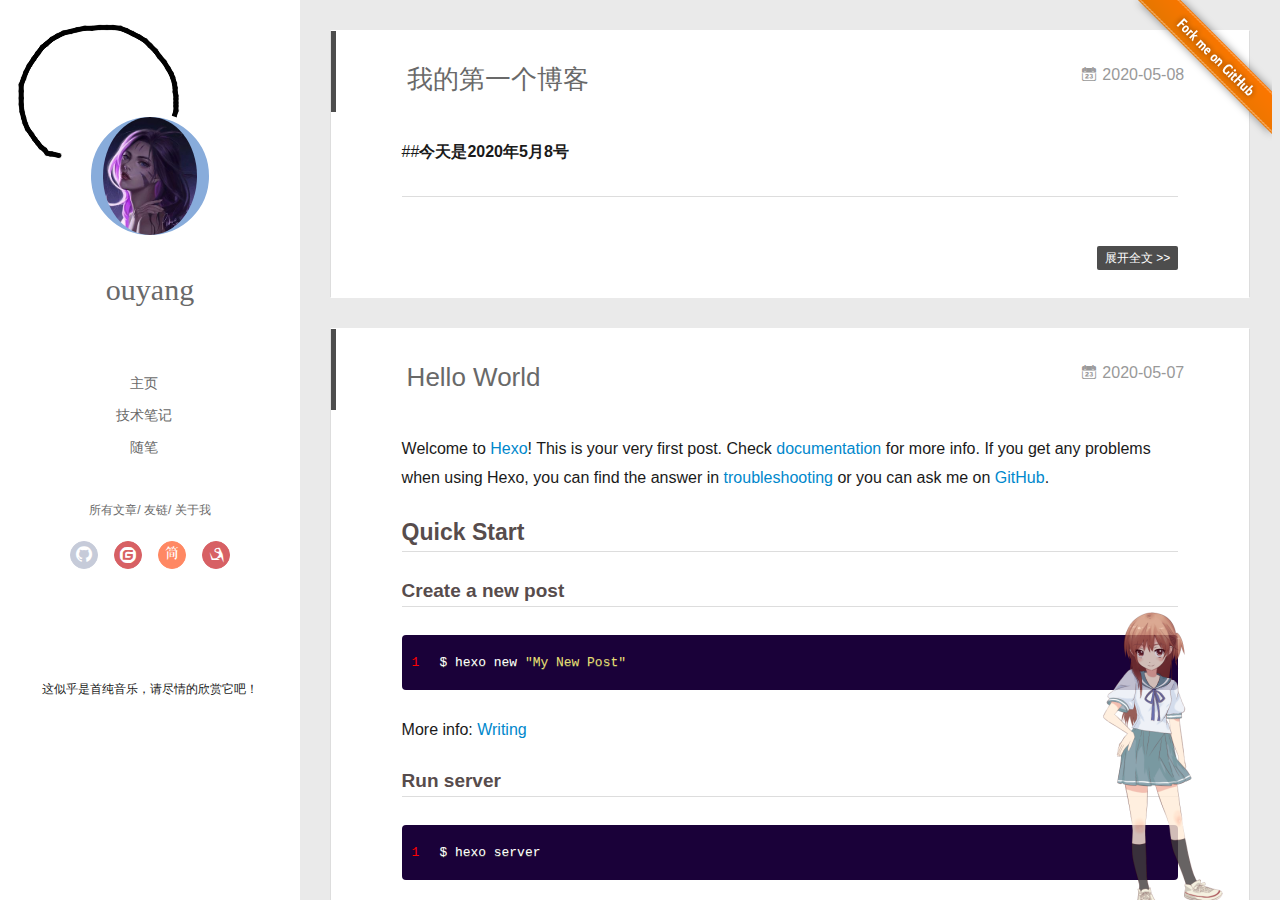
==== index.html @ 6e68d368 "Site updated: 2020-05-08 09:09:51" ====
<!DOCTYPE html>
<html>
<head>
  <meta charset="utf-8">
  
  <meta name="renderer" content="webkit">
  <meta http-equiv="X-UA-Compatible" content="IE=edge" >
  <link rel="dns-prefetch" href="http://yoursite.com">
  <title>OuYang0-0</title>
  <meta name="generator" content="hexo-theme-yilia-plus">
  <meta name="viewport" content="width=device-width, initial-scale=1, maximum-scale=1">
  
    
    <!-- <meta name="keywords" content="">
    <meta name="description" content=""> -->
  
  <meta property="og:type" content="website">
<meta property="og:title" content="OuYang0-0">
<meta property="og:url" content="http://yoursite.com/index.html">
<meta property="og:site_name" content="OuYang0-0">
<meta property="og:locale" content="en_US">
<meta property="article:author" content="ouyang">
<meta name="twitter:card" content="summary">
  
    <link rel="alternative" href="/atom.xml" title="OuYang0-0" type="application/atom+xml">
  
  
    <link rel="icon" href="/favicon.ico">
  
  
    <link rel="apple-touch-icon" href="/apple-touch-icon-180x180.png">
  
  <link rel="stylesheet" type="text/css" href="/./main.a5fda8.css">
  <style type="text/css">
    
    #container.show {
      background: linear-gradient(200deg,#a0cfe4,#e8c37e);
    }
  </style>
  

  

  
    
 	  <script src="/lib/clickLove.js"></script>
  
  


  

</head>

<body>
  <div id="container" q-class="show:isCtnShow">
    <canvas id="anm-canvas" class="anm-canvas"></canvas>
    <div class="left-col" q-class="show:isShow">
      


<div class="overlay" style="background: #4d4d4d;background: url('/img/biubiubiu.gif') no-repeat ;"></div>
<div class="intrude-less">
	<header id="header" class="inner">
		<a href="/" class="profilepic">
			<img src="/img/head.jpg" class="js-avatar">
		</a>
		<hgroup>
			<h1 class="header-author"><a href="/">ouyang</a></h1>
		</hgroup>
		

		<nav class="header-menu">
			<ul>
			
				<li><a href="/" target="_blank">主页</a></li>
			
				<li><a href="https://www.baidu.com" target="_blank">技术笔记</a></li>
			
				<li><a href="/tags/%E9%9A%8F%E7%AC%94/" target="_blank">随笔</a></li>
			
			</ul>
		</nav>
		<nav class="header-smart-menu">
			
				
					<a q-on="click: openSlider(e, 'innerArchive')" href="javascript:void(0)">所有文章</a>
				
			
				
					<a q-on="click: openSlider(e, 'friends')" href="javascript:void(0)">友链</a>
				
			
				
					<a q-on="click: openSlider(e, 'aboutme')" href="javascript:void(0)">关于我</a>
				
			
		</nav>
		<nav class="header-nav">
			<div class="social">
				
					<a class="github" href="#" title="GitHub" target="_blank"><i class="icon-github"></i></a>
				
					<a class="gitee" href="#" title="gitee" target="_blank"><i class="icon-gitee"></i></a>
				
					<a class="jianshu" href="#" title="jianshu" target="_blank"><i class="icon-jianshu"></i></a>
				
					<a class="cnblog" href="#" title="cnblog" target="_blank"><i class="icon-cnblog"></i></a>
				
			</div>
		
			
			
			
			
			<div>
				<iframe frameborder="no" border="0" marginwidth="0" marginheight="0" width="240" height="86" src="//music.163.com/outchain/player?type=2&id=1334445174&auto=1&height=66"></iframe>
			</div>
			
				
				<p style="font-size: 12px;">这似乎是首纯音乐，请尽情的欣赏它吧！<p>
			
		
		</nav>
	</header>		
</div>

    </div>
    <div class="mid-col" q-class="show:isShow,hide:isShow|isFalse">
      
      
      <a class="forkMe" style="position:absolute;z-index:999;top:0;right:0.5em;" 
        href="https://github.com/JoeyBling/hexo-theme-yilia-plus" target="_blank">
        <img src="/img/forkme.png"
          class="attachment-full size-full" alt="Fork me on GitHub" data-recalc-dims="1"></a>
      
      
<nav id="mobile-nav">
  	<div class="overlay js-overlay" style="background: #4d4d4d"></div>
	<div class="btnctn js-mobile-btnctn">
  		<div class="slider-trigger list" q-on="click: openSlider(e)"><i class="icon icon-sort"></i></div>
	</div>
	<div class="intrude-less">
		<header id="header" class="inner">
			<div class="profilepic">
				<a href="/">
					<img src="/img/head.jpg" class="js-avatar">
				</a>
			</div>
			<hgroup>
			  <h1 class="header-author js-header-author">ouyang</h1>
			</hgroup>
			
			
			
				
			
				
			
				
			
			
			
			<nav class="header-nav">
				<div class="social">
					
						<a class="github" target="_blank" href="#" title="GitHub"><i class="icon-github"></i></a>
			        
						<a class="gitee" target="_blank" href="#" title="gitee"><i class="icon-gitee"></i></a>
			        
						<a class="jianshu" target="_blank" href="#" title="jianshu"><i class="icon-jianshu"></i></a>
			        
						<a class="cnblog" target="_blank" href="#" title="cnblog"><i class="icon-cnblog"></i></a>
			        
				</div>
			</nav>

			<nav class="header-menu js-header-menu">
				<ul style="width: 70%">
				
				
					<li style="width: 33.333333333333336%"><a href="/">主页</a></li>
		        
					<li style="width: 33.333333333333336%"><a href="https://www.baidu.com" target="_blank" rel="noopener">技术笔记</a></li>
		        
					<li style="width: 33.333333333333336%"><a href="/tags/%E9%9A%8F%E7%AC%94/">随笔</a></li>
		        
				</ul>
			</nav>
		</header>				
	</div>
	<div class="mobile-mask" style="display:none" q-show="isShow"></div>
</nav>

      <div id="wrapper" class="body-wrap">
        <div class="menu-l">
          <div class="canvas-wrap">
            <canvas data-colors="#eaeaea" data-sectionHeight="100" data-contentId="js-content" id="myCanvas1"
              class="anm-canvas"></canvas>
          </div>
          <div id="js-content" class="content-ll">
            

  
    <article id="post-我的第一个博客" class="article article-type-post  article-index" itemscope itemprop="blogPost">
  <div class="article-inner">
    
      <header class="article-header">
  
  
    <h1 itemprop="name">
	
	  <a class="article-title" href="/2020/05/08/%E6%88%91%E7%9A%84%E7%AC%AC%E4%B8%80%E4%B8%AA%E5%8D%9A%E5%AE%A2/" target="_blank">我的第一个博客</a>
  
    </h1>
  


  
  
<a href="/2020/05/08/%E6%88%91%E7%9A%84%E7%AC%AC%E4%B8%80%E4%B8%AA%E5%8D%9A%E5%AE%A2/" class="archive-article-date">
        <time datetime="2020-05-08T00:57:03.000Z" itemprop="datePublished"><i class="icon-calendar icon"></i>2020-05-08</time>
</a>

  
  
    

  
  </header>
  
  <div class="article-entry" itemprop="articleBody">
    
    <p>  ##<strong>今天是2020年5月8号</strong></p>
<p><u></u></p>

    

    

    

  </div>
  <div class="article-info article-info-index">
    
    
    

    
    <p class="article-more-link">
      <a class="article-more-a" href="/2020/05/08/%E6%88%91%E7%9A%84%E7%AC%AC%E4%B8%80%E4%B8%AA%E5%8D%9A%E5%AE%A2/">展开全文 >></a>
    </p>
    

    
    <div class="clearfix"></div>
  </div>
  </div>
</article>

<aside class="wrap-side-operation">
    <div class="mod-side-operation">
        
        <div class="jump-container" id="js-jump-container" style="display:none;">
            <a href="javascript:void(0)" class="mod-side-operation__jump-to-top">
                <i class="icon-font icon-back"></i>
            </a>
            <div id="js-jump-plan-container" class="jump-plan-container" style="top: -11px;">
                <i class="icon-font icon-plane jump-plane"></i>
            </div>
        </div>
        
        
    </div>
</aside>




  
    <article id="post-hello-world" class="article article-type-post  article-index" itemscope itemprop="blogPost">
  <div class="article-inner">
    
      <header class="article-header">
  
  
    <h1 itemprop="name">
	
	  <a class="article-title" href="/2020/05/07/hello-world/" target="_blank">Hello World</a>
  
    </h1>
  


  
  
<a href="/2020/05/07/hello-world/" class="archive-article-date">
        <time datetime="2020-05-07T12:29:23.844Z" itemprop="datePublished"><i class="icon-calendar icon"></i>2020-05-07</time>
</a>

  
  
    

  
  </header>
  
  <div class="article-entry" itemprop="articleBody">
    
    <p>Welcome to <a href="https://hexo.io/" target="_blank" rel="noopener">Hexo</a>! This is your very first post. Check <a href="https://hexo.io/docs/" target="_blank" rel="noopener">documentation</a> for more info. If you get any problems when using Hexo, you can find the answer in <a href="https://hexo.io/docs/troubleshooting.html" target="_blank" rel="noopener">troubleshooting</a> or you can ask me on <a href="https://github.com/hexojs/hexo/issues" target="_blank" rel="noopener">GitHub</a>.</p>
<h2 id="Quick-Start"><a href="#Quick-Start" class="headerlink" title="Quick Start"></a>Quick Start</h2><h3 id="Create-a-new-post"><a href="#Create-a-new-post" class="headerlink" title="Create a new post"></a>Create a new post</h3><figure class="highlight bash"><table><tr><td class="gutter"><pre><span class="line">1</span><br></pre></td><td class="code"><pre><span class="line">$ hexo new <span class="string">"My New Post"</span></span><br></pre></td></tr></table></figure>

<p>More info: <a href="https://hexo.io/docs/writing.html" target="_blank" rel="noopener">Writing</a></p>
<h3 id="Run-server"><a href="#Run-server" class="headerlink" title="Run server"></a>Run server</h3><figure class="highlight bash"><table><tr><td class="gutter"><pre><span class="line">1</span><br></pre></td><td class="code"><pre><span class="line">$ hexo server</span><br></pre></td></tr></table></figure>

<p>More info: <a href="https://hexo.io/docs/server.html" target="_blank" rel="noopener">Server</a></p>
<h3 id="Generate-static-files"><a href="#Generate-static-files" class="headerlink" title="Generate static files"></a>Generate static files</h3><figure class="highlight bash"><table><tr><td class="gutter"><pre><span class="line">1</span><br></pre></td><td class="code"><pre><span class="line">$ hexo generate</span><br></pre></td></tr></table></figure>

<p>More info: <a href="https://hexo.io/docs/generating.html" target="_blank" rel="noopener">Generating</a></p>
<h3 id="Deploy-to-remote-sites"><a href="#Deploy-to-remote-sites" class="headerlink" title="Deploy to remote sites"></a>Deploy to remote sites</h3><figure class="highlight bash"><table><tr><td class="gutter"><pre><span class="line">1</span><br></pre></td><td class="code"><pre><span class="line">$ hexo deploy</span><br></pre></td></tr></table></figure>

<p>More info: <a href="https://hexo.io/docs/one-command-deployment.html" target="_blank" rel="noopener">Deployment</a></p>

    

    

    

  </div>
  <div class="article-info article-info-index">
    
    
    

    
    <p class="article-more-link">
      <a class="article-more-a" href="/2020/05/07/hello-world/">展开全文 >></a>
    </p>
    

    
    <div class="clearfix"></div>
  </div>
  </div>
</article>

<aside class="wrap-side-operation">
    <div class="mod-side-operation">
        
        <div class="jump-container" id="js-jump-container" style="display:none;">
            <a href="javascript:void(0)" class="mod-side-operation__jump-to-top">
                <i class="icon-font icon-back"></i>
            </a>
            <div id="js-jump-plan-container" class="jump-plan-container" style="top: -11px;">
                <i class="icon-font icon-plane jump-plane"></i>
            </div>
        </div>
        
        
    </div>
</aside>




  
  


          </div>
        </div>
      </div>
      <footer id="footer">
  <div class="outer">
    <div id="footer-info">
    	<div class="footer-left">
    		&copy; 2018-2020 <a href="http://yoursite.com/" target="_blank">ouyang</a>
    	</div>
      	<div class="footer-right">
			
			
      		GitHub:<a href="https://github.com/JoeyBling/hexo-theme-yilia-plus" target="_blank">hexo-theme-yilia-plus</a> by Litten
      	</div>
    </div>
  </div>
  
  
	<script src="/lib/busuanzi.pure.js"></script>
	
  
  
	
	<span id="busuanzi_container_site_pv" style="display:none">
		本站总访问量<span id="busuanzi_value_site_pv"></span>次	
	        <span class="post-meta-divider" >|</span>
	</span>
  	<span id="busuanzi_container_site_uv" style='display:none'>
  		本站访客数<span id="busuanzi_value_site_uv"></span>人
  	</span>
  
</footer>

    </div>
    <script>
	var yiliaConfig = {
		mathjax: false,
		isHome: true,
		isPost: false,
		isArchive: false,
		isTag: false,
		isCategory: false,
		open_in_new: true,
		toc_hide_index: true,
		root: "/",
		innerArchive: true,
		showTags: true
	}
</script>

<script>!function(r){function e(t){if(i[t])return i[t].exports;var n=i[t]={exports:{},id:t,loaded:!1};return r[t].call(n.exports,n,n.exports,e),n.loaded=!0,n.exports}var i={};e.m=r,e.c=i,e.p="./",e(0)}([function(t,n,r){r(208),t.exports=r(205)},function(t,n,r){var d=r(3),y=r(46),g=r(26),b=r(27),x=r(47),m="prototype",S=function(t,n,r){var e,i,o,u,c=t&S.F,f=t&S.G,a=t&S.S,s=t&S.P,l=t&S.B,h=f?d:a?d[n]||(d[n]={}):(d[n]||{})[m],v=f?y:y[n]||(y[n]={}),p=v[m]||(v[m]={});for(e in f&&(r=n),r)o=((i=!c&&h&&void 0!==h[e])?h:r)[e],u=l&&i?x(o,d):s&&"function"==typeof o?x(Function.call,o):o,h&&b(h,e,o,t&S.U),v[e]!=o&&g(v,e,u),s&&p[e]!=o&&(p[e]=o)};d.core=y,S.F=1,S.G=2,S.S=4,S.P=8,S.B=16,S.W=32,S.U=64,S.R=128,t.exports=S},function(t,n,r){var e=r(5);t.exports=function(t){if(!e(t))throw TypeError(t+" is not an object!");return t}},function(t,n){var r=t.exports="undefined"!=typeof window&&window.Math==Math?window:"undefined"!=typeof self&&self.Math==Math?self:Function("return this")();"number"==typeof __g&&(__g=r)},function(t,n){t.exports=function(t){try{return!!t()}catch(t){return!0}}},function(t,n){t.exports=function(t){return"object"==typeof t?null!==t:"function"==typeof t}},function(t,n){var r=t.exports="undefined"!=typeof window&&window.Math==Math?window:"undefined"!=typeof self&&self.Math==Math?self:Function("return this")();"number"==typeof __g&&(__g=r)},function(t,n,r){var e=r(118)("wks"),i=r(79),o=r(3).Symbol,u="function"==typeof o;(t.exports=function(t){return e[t]||(e[t]=u&&o[t]||(u?o:i)("Symbol."+t))}).store=e},function(t,n,r){var e=r(49),i=Math.min;t.exports=function(t){return 0<t?i(e(t),9007199254740991):0}},function(t,n){var r={}.hasOwnProperty;t.exports=function(t,n){return r.call(t,n)}},function(t,n,r){t.exports=!r(4)(function(){return 7!=Object.defineProperty({},"a",{get:function(){return 7}}).a})},function(t,n,r){var e=r(2),i=r(174),o=r(53),u=Object.defineProperty;n.f=r(10)?Object.defineProperty:function(t,n,r){if(e(t),n=o(n,!0),e(r),i)try{return u(t,n,r)}catch(t){}if("get"in r||"set"in r)throw TypeError("Accessors not supported!");return"value"in r&&(t[n]=r.value),t}},function(t,n,r){t.exports=!r(20)(function(){return 7!=Object.defineProperty({},"a",{get:function(){return 7}}).a})},function(t,n,r){var e=r(14),i=r(24);t.exports=r(12)?function(t,n,r){return e.f(t,n,i(1,r))}:function(t,n,r){return t[n]=r,t}},function(t,n,r){var e=r(22),i=r(60),o=r(42),u=Object.defineProperty;n.f=r(12)?Object.defineProperty:function(t,n,r){if(e(t),n=o(n,!0),e(r),i)try{return u(t,n,r)}catch(t){}if("get"in r||"set"in r)throw TypeError("Accessors not supported!");return"value"in r&&(t[n]=r.value),t}},function(t,n,r){var e=r(96),i=r(34);t.exports=function(t){return e(i(t))}},function(t,n,r){var e=r(40)("wks"),i=r(25),o=r(6).Symbol,u="function"==typeof o;(t.exports=function(t){return e[t]||(e[t]=u&&o[t]||(u?o:i)("Symbol."+t))}).store=e},function(t,n,r){var e=r(51);t.exports=function(t){return Object(e(t))}},function(t,n){t.exports=function(t){return"object"==typeof t?null!==t:"function"==typeof t}},function(t,n){var r=t.exports={version:"2.6.9"};"number"==typeof __e&&(__e=r)},function(t,n){t.exports=function(t){try{return!!t()}catch(t){return!0}}},function(t,n){t.exports=function(t){if("function"!=typeof t)throw TypeError(t+" is not a function!");return t}},function(t,n,r){var e=r(18);t.exports=function(t){if(!e(t))throw TypeError(t+" is not an object!");return t}},function(t,n){t.exports=!0},function(t,n){t.exports=function(t,n){return{enumerable:!(1&t),configurable:!(2&t),writable:!(4&t),value:n}}},function(t,n){var r=0,e=Math.random();t.exports=function(t){return"Symbol(".concat(void 0===t?"":t,")_",(++r+e).toString(36))}},function(t,n,r){var e=r(11),i=r(75);t.exports=r(10)?function(t,n,r){return e.f(t,n,i(1,r))}:function(t,n,r){return t[n]=r,t}},function(t,n,r){var o=r(3),u=r(26),c=r(30),f=r(79)("src"),e=r(219),i="toString",a=(""+e).split(i);r(46).inspectSource=function(t){return e.call(t)},(t.exports=function(t,n,r,e){var i="function"==typeof r;i&&(c(r,"name")||u(r,"name",n)),t[n]!==r&&(i&&(c(r,f)||u(r,f,t[n]?""+t[n]:a.join(String(n)))),t===o?t[n]=r:e?t[n]?t[n]=r:u(t,n,r):(delete t[n],u(t,n,r)))})(Function.prototype,i,function(){return"function"==typeof this&&this[f]||e.call(this)})},function(t,n,r){var e=r(1),i=r(4),u=r(51),c=/"/g,o=function(t,n,r,e){var i=String(u(t)),o="<"+n;return""!==r&&(o+=" "+r+'="'+String(e).replace(c,"&quot;")+'"'),o+">"+i+"</"+n+">"};t.exports=function(n,t){var r={};r[n]=t(o),e(e.P+e.F*i(function(){var t=""[n]('"');return t!==t.toLowerCase()||3<t.split('"').length}),"String",r)}},function(t,n,r){var e=r(65),i=r(35);t.exports=Object.keys||function(t){return e(t,i)}},function(t,n){var r={}.hasOwnProperty;t.exports=function(t,n){return r.call(t,n)}},function(t,n,r){var e=r(117),i=r(75),o=r(33),u=r(53),c=r(30),f=r(174),a=Object.getOwnPropertyDescriptor;n.f=r(10)?a:function(t,n){if(t=o(t),n=u(n,!0),f)try{return a(t,n)}catch(t){}if(c(t,n))return i(!e.f.call(t,n),t[n])}},function(t,n,r){var e=r(30),i=r(17),o=r(154)("IE_PROTO"),u=Object.prototype;t.exports=Object.getPrototypeOf||function(t){return t=i(t),e(t,o)?t[o]:"function"==typeof t.constructor&&t instanceof t.constructor?t.constructor.prototype:t instanceof Object?u:null}},function(t,n,r){var e=r(116),i=r(51);t.exports=function(t){return e(i(t))}},function(t,n){t.exports=function(t){if(null==t)throw TypeError("Can't call method on  "+t);return t}},function(t,n){t.exports="constructor,hasOwnProperty,isPrototypeOf,propertyIsEnumerable,toLocaleString,toString,valueOf".split(",")},function(t,n){t.exports={}},function(t,n){n.f={}.propertyIsEnumerable},function(t,n,r){var e=r(14).f,i=r(9),o=r(16)("toStringTag");t.exports=function(t,n,r){t&&!i(t=r?t:t.prototype,o)&&e(t,o,{configurable:!0,value:n})}},function(t,n,r){var e=r(40)("keys"),i=r(25);t.exports=function(t){return e[t]||(e[t]=i(t))}},function(t,n,r){var e=r(19),i=r(6),o="__core-js_shared__",u=i[o]||(i[o]={});(t.exports=function(t,n){return u[t]||(u[t]=void 0!==n?n:{})})("versions",[]).push({version:e.version,mode:r(23)?"pure":"global",copyright:"© 2019 Denis Pushkarev (zloirock.ru)"})},function(t,n){var r=Math.ceil,e=Math.floor;t.exports=function(t){return isNaN(t=+t)?0:(0<t?e:r)(t)}},function(t,n,r){var i=r(18);t.exports=function(t,n){if(!i(t))return t;var r,e;if(n&&"function"==typeof(r=t.toString)&&!i(e=r.call(t)))return e;if("function"==typeof(r=t.valueOf)&&!i(e=r.call(t)))return e;if(!n&&"function"==typeof(r=t.toString)&&!i(e=r.call(t)))return e;throw TypeError("Can't convert object to primitive value")}},function(t,n,r){var e=r(6),i=r(19),o=r(23),u=r(44),c=r(14).f;t.exports=function(t){var n=i.Symbol||(i.Symbol=o?{}:e.Symbol||{});"_"==t.charAt(0)||t in n||c(n,t,{value:u.f(t)})}},function(t,n,r){n.f=r(16)},function(t,n){var r={}.toString;t.exports=function(t){return r.call(t).slice(8,-1)}},function(t,n){var r=t.exports={version:"2.6.9"};"number"==typeof __e&&(__e=r)},function(t,n,r){var o=r(21);t.exports=function(e,i,t){if(o(e),void 0===i)return e;switch(t){case 1:return function(t){return e.call(i,t)};case 2:return function(t,n){return e.call(i,t,n)};case 3:return function(t,n,r){return e.call(i,t,n,r)}}return function(){return e.apply(i,arguments)}}},function(t,n,r){"use strict";var e=r(4);t.exports=function(t,n){return!!t&&e(function(){n?t.call(null,function(){},1):t.call(null)})}},function(t,n){var r=Math.ceil,e=Math.floor;t.exports=function(t){return isNaN(t=+t)?0:(0<t?e:r)(t)}},function(t,n,r){var x=r(47),m=r(116),S=r(17),w=r(8),e=r(138);t.exports=function(l,t){var h=1==l,v=2==l,p=3==l,d=4==l,y=6==l,g=5==l||y,b=t||e;return function(t,n,r){for(var e,i,o=S(t),u=m(o),c=x(n,r,3),f=w(u.length),a=0,s=h?b(t,f):v?b(t,0):void 0;a<f;a++)if((g||a in u)&&(i=c(e=u[a],a,o),l))if(h)s[a]=i;else if(i)switch(l){case 3:return!0;case 5:return e;case 6:return a;case 2:s.push(e)}else if(d)return!1;return y?-1:p||d?d:s}}},function(t,n){t.exports=function(t){if(null==t)throw TypeError("Can't call method on  "+t);return t}},function(t,n,r){var i=r(1),o=r(46),u=r(4);t.exports=function(t,n){var r=(o.Object||{})[t]||Object[t],e={};e[t]=n(r),i(i.S+i.F*u(function(){r(1)}),"Object",e)}},function(t,n,r){var i=r(5);t.exports=function(t,n){if(!i(t))return t;var r,e;if(n&&"function"==typeof(r=t.toString)&&!i(e=r.call(t)))return e;if("function"==typeof(r=t.valueOf)&&!i(e=r.call(t)))return e;if(!n&&"function"==typeof(r=t.toString)&&!i(e=r.call(t)))return e;throw TypeError("Can't convert object to primitive value")}},function(t,n,r){var d=r(6),y=r(19),g=r(93),b=r(13),x=r(9),m="prototype",S=function(t,n,r){var e,i,o,u=t&S.F,c=t&S.G,f=t&S.S,a=t&S.P,s=t&S.B,l=t&S.W,h=c?y:y[n]||(y[n]={}),v=h[m],p=c?d:f?d[n]:(d[n]||{})[m];for(e in c&&(r=n),r)(i=!u&&p&&void 0!==p[e])&&x(h,e)||(o=i?p[e]:r[e],h[e]=c&&"function"!=typeof p[e]?r[e]:s&&i?g(o,d):l&&p[e]==o?function(e){var t=function(t,n,r){if(this instanceof e){switch(arguments.length){case 0:return new e;case 1:return new e(t);case 2:return new e(t,n)}return new e(t,n,r)}return e.apply(this,arguments)};return t[m]=e[m],t}(o):a&&"function"==typeof o?g(Function.call,o):o,a&&((h.virtual||(h.virtual={}))[e]=o,t&S.R&&v&&!v[e]&&b(v,e,o)))};S.F=1,S.G=2,S.S=4,S.P=8,S.B=16,S.W=32,S.U=64,S.R=128,t.exports=S},function(t,n,r){var e=r(34);t.exports=function(t){return Object(e(t))}},function(t,n,r){var o=r(196),e=r(1),i=r(118)("metadata"),u=i.store||(i.store=new(r(200))),c=function(t,n,r){var e=u.get(t);if(!e){if(!r)return;u.set(t,e=new o)}var i=e.get(n);if(!i){if(!r)return;e.set(n,i=new o)}return i};t.exports={store:u,map:c,has:function(t,n,r){var e=c(n,r,!1);return void 0!==e&&e.has(t)},get:function(t,n,r){var e=c(n,r,!1);return void 0===e?void 0:e.get(t)},set:function(t,n,r,e){c(r,e,!0).set(t,n)},keys:function(t,n){var r=c(t,n,!1),e=[];return r&&r.forEach(function(t,n){e.push(n)}),e},key:function(t){return void 0===t||"symbol"==typeof t?t:String(t)},exp:function(t){e(e.S,"Reflect",t)}}},function(t,n,r){"use strict";if(r(10)){var g=r(68),b=r(3),x=r(4),m=r(1),S=r(132),e=r(159),h=r(47),w=r(70),i=r(75),_=r(26),o=r(76),u=r(49),O=r(8),E=r(194),c=r(78),f=r(53),a=r(30),M=r(81),P=r(5),v=r(17),p=r(145),j=r(72),F=r(32),A=r(73).f,d=r(161),s=r(79),l=r(7),y=r(50),I=r(120),L=r(119),N=r(162),T=r(82),k=r(125),R=r(77),C=r(137),D=r(166),G=r(11),W=r(31),U=G.f,V=W.f,B=b.RangeError,q=b.TypeError,z=b.Uint8Array,K="ArrayBuffer",H="Shared"+K,J="BYTES_PER_ELEMENT",$="prototype",Y=Array[$],X=e.ArrayBuffer,Q=e.DataView,Z=y(0),tt=y(2),nt=y(3),rt=y(4),et=y(5),it=y(6),ot=I(!0),ut=I(!1),ct=N.values,ft=N.keys,at=N.entries,st=Y.lastIndexOf,lt=Y.reduce,ht=Y.reduceRight,vt=Y.join,pt=Y.sort,dt=Y.slice,yt=Y.toString,gt=Y.toLocaleString,bt=l("iterator"),xt=l("toStringTag"),mt=s("typed_constructor"),St=s("def_constructor"),wt=S.CONSTR,_t=S.TYPED,Ot=S.VIEW,Et="Wrong length!",Mt=y(1,function(t,n){return It(L(t,t[St]),n)}),Pt=x(function(){return 1===new z(new Uint16Array([1]).buffer)[0]}),jt=!!z&&!!z[$].set&&x(function(){new z(1).set({})}),Ft=function(t,n){var r=u(t);if(r<0||r%n)throw B("Wrong offset!");return r},At=function(t){if(P(t)&&_t in t)return t;throw q(t+" is not a typed array!")},It=function(t,n){if(!(P(t)&&mt in t))throw q("It is not a typed array constructor!");return new t(n)},Lt=function(t,n){return Nt(L(t,t[St]),n)},Nt=function(t,n){for(var r=0,e=n.length,i=It(t,e);r<e;)i[r]=n[r++];return i},Tt=function(t,n,r){U(t,n,{get:function(){return this._d[r]}})},kt=function(t){var n,r,e,i,o,u,c=v(t),f=arguments.length,a=1<f?arguments[1]:void 0,s=void 0!==a,l=d(c);if(null!=l&&!p(l)){for(u=l.call(c),e=[],n=0;!(o=u.next()).done;n++)e.push(o.value);c=e}for(s&&2<f&&(a=h(a,arguments[2],2)),n=0,r=O(c.length),i=It(this,r);n<r;n++)i[n]=s?a(c[n],n):c[n];return i},Rt=function(){for(var t=0,n=arguments.length,r=It(this,n);t<n;)r[t]=arguments[t++];return r},Ct=!!z&&x(function(){gt.call(new z(1))}),Dt=function(){return gt.apply(Ct?dt.call(At(this)):At(this),arguments)},Gt={copyWithin:function(t,n){return D.call(At(this),t,n,2<arguments.length?arguments[2]:void 0)},every:function(t){return rt(At(this),t,1<arguments.length?arguments[1]:void 0)},fill:function(t){return C.apply(At(this),arguments)},filter:function(t){return Lt(this,tt(At(this),t,1<arguments.length?arguments[1]:void 0))},find:function(t){return et(At(this),t,1<arguments.length?arguments[1]:void 0)},findIndex:function(t){return it(At(this),t,1<arguments.length?arguments[1]:void 0)},forEach:function(t){Z(At(this),t,1<arguments.length?arguments[1]:void 0)},indexOf:function(t){return ut(At(this),t,1<arguments.length?arguments[1]:void 0)},includes:function(t){return ot(At(this),t,1<arguments.length?arguments[1]:void 0)},join:function(t){return vt.apply(At(this),arguments)},lastIndexOf:function(t){return st.apply(At(this),arguments)},map:function(t){return Mt(At(this),t,1<arguments.length?arguments[1]:void 0)},reduce:function(t){return lt.apply(At(this),arguments)},reduceRight:function(t){return ht.apply(At(this),arguments)},reverse:function(){for(var t,n=this,r=At(n).length,e=Math.floor(r/2),i=0;i<e;)t=n[i],n[i++]=n[--r],n[r]=t;return n},some:function(t){return nt(At(this),t,1<arguments.length?arguments[1]:void 0)},sort:function(t){return pt.call(At(this),t)},subarray:function(t,n){var r=At(this),e=r.length,i=c(t,e);return new(L(r,r[St]))(r.buffer,r.byteOffset+i*r.BYTES_PER_ELEMENT,O((void 0===n?e:c(n,e))-i))}},Wt=function(t,n){return Lt(this,dt.call(At(this),t,n))},Ut=function(t){At(this);var n=Ft(arguments[1],1),r=this.length,e=v(t),i=O(e.length),o=0;if(r<i+n)throw B(Et);for(;o<i;)this[n+o]=e[o++]},Vt={entries:function(){return at.call(At(this))},keys:function(){return ft.call(At(this))},values:function(){return ct.call(At(this))}},Bt=function(t,n){return P(t)&&t[_t]&&"symbol"!=typeof n&&n in t&&String(+n)==String(n)},qt=function(t,n){return Bt(t,n=f(n,!0))?i(2,t[n]):V(t,n)},zt=function(t,n,r){return!(Bt(t,n=f(n,!0))&&P(r)&&a(r,"value"))||a(r,"get")||a(r,"set")||r.configurable||a(r,"writable")&&!r.writable||a(r,"enumerable")&&!r.enumerable?U(t,n,r):(t[n]=r.value,t)};wt||(W.f=qt,G.f=zt),m(m.S+m.F*!wt,"Object",{getOwnPropertyDescriptor:qt,defineProperty:zt}),x(function(){yt.call({})})&&(yt=gt=function(){return vt.call(this)});var Kt=o({},Gt);o(Kt,Vt),_(Kt,bt,Vt.values),o(Kt,{slice:Wt,set:Ut,constructor:function(){},toString:yt,toLocaleString:Dt}),Tt(Kt,"buffer","b"),Tt(Kt,"byteOffset","o"),Tt(Kt,"byteLength","l"),Tt(Kt,"length","e"),U(Kt,xt,{get:function(){return this[_t]}}),t.exports=function(t,l,n,o){var h=t+((o=!!o)?"Clamped":"")+"Array",r="get"+t,u="set"+t,v=b[h],c=v||{},e=v&&F(v),i=!v||!S.ABV,f={},a=v&&v[$],p=function(t,i){U(t,i,{get:function(){return t=i,(n=this._d).v[r](t*l+n.o,Pt);var t,n},set:function(t){return n=i,r=t,e=this._d,o&&(r=(r=Math.round(r))<0?0:255<r?255:255&r),void e.v[u](n*l+e.o,r,Pt);var n,r,e},enumerable:!0})};i?(v=n(function(t,n,r,e){w(t,v,h,"_d");var i,o,u,c,f=0,a=0;if(P(n)){if(!(n instanceof X||(c=M(n))==K||c==H))return _t in n?Nt(v,n):kt.call(v,n);i=n,a=Ft(r,l);var s=n.byteLength;if(void 0===e){if(s%l)throw B(Et);if((o=s-a)<0)throw B(Et)}else if(s<(o=O(e)*l)+a)throw B(Et);u=o/l}else u=E(n),i=new X(o=u*l);for(_(t,"_d",{b:i,o:a,l:o,e:u,v:new Q(i)});f<u;)p(t,f++)}),a=v[$]=j(Kt),_(a,"constructor",v)):x(function(){v(1)})&&x(function(){new v(-1)})&&k(function(t){new v,new v(null),new v(1.5),new v(t)},!0)||(v=n(function(t,n,r,e){var i;return w(t,v,h),P(n)?n instanceof X||(i=M(n))==K||i==H?void 0!==e?new c(n,Ft(r,l),e):void 0!==r?new c(n,Ft(r,l)):new c(n):_t in n?Nt(v,n):kt.call(v,n):new c(E(n))}),Z(e!==Function.prototype?A(c).concat(A(e)):A(c),function(t){t in v||_(v,t,c[t])}),v[$]=a,g||(a.constructor=v));var s=a[bt],d=!!s&&("values"==s.name||null==s.name),y=Vt.values;_(v,mt,!0),_(a,_t,h),_(a,Ot,!0),_(a,St,v),(o?new v(1)[xt]==h:xt in a)||U(a,xt,{get:function(){return h}}),f[h]=v,m(m.G+m.W+m.F*(v!=c),f),m(m.S,h,{BYTES_PER_ELEMENT:l}),m(m.S+m.F*x(function(){c.of.call(v,1)}),h,{from:kt,of:Rt}),J in a||_(a,J,l),m(m.P,h,Gt),R(h),m(m.P+m.F*jt,h,{set:Ut}),m(m.P+m.F*!d,h,Vt),g||a.toString==yt||(a.toString=yt),m(m.P+m.F*x(function(){new v(1).slice()}),h,{slice:Wt}),m(m.P+m.F*(x(function(){return[1,2].toLocaleString()!=new v([1,2]).toLocaleString()})||!x(function(){a.toLocaleString.call([1,2])})),h,{toLocaleString:Dt}),T[h]=d?s:y,g||d||_(a,bt,y)}}else t.exports=function(){}},function(t,n){var r={}.toString;t.exports=function(t){return r.call(t).slice(8,-1)}},function(t,n,r){var e=r(18),i=r(6).document,o=e(i)&&e(i.createElement);t.exports=function(t){return o?i.createElement(t):{}}},function(t,n,r){t.exports=!r(12)&&!r(20)(function(){return 7!=Object.defineProperty(r(59)("div"),"a",{get:function(){return 7}}).a})},function(t,n,r){"use strict";var x=r(23),m=r(54),S=r(66),w=r(13),_=r(36),O=r(98),E=r(38),M=r(104),P=r(16)("iterator"),j=!([].keys&&"next"in[].keys()),F="values",A=function(){return this};t.exports=function(t,n,r,e,i,o,u){O(r,n,e);var c,f,a,s=function(t){if(!j&&t in p)return p[t];switch(t){case"keys":case F:return function(){return new r(this,t)}}return function(){return new r(this,t)}},l=n+" Iterator",h=i==F,v=!1,p=t.prototype,d=p[P]||p["@@iterator"]||i&&p[i],y=d||s(i),g=i?h?s("entries"):y:void 0,b="Array"==n&&p.entries||d;if(b&&((a=M(b.call(new t)))!==Object.prototype&&a.next&&(E(a,l,!0),x||"function"==typeof a[P]||w(a,P,A))),h&&d&&d.name!==F&&(v=!0,y=function(){return d.call(this)}),x&&!u||!j&&!v&&p[P]||w(p,P,y),_[n]=y,_[l]=A,i)if(c={values:h?y:s(F),keys:o?y:s("keys"),entries:g},u)for(f in c)f in p||S(p,f,c[f]);else m(m.P+m.F*(j||v),n,c);return c}},function(t,n,e){var i=e(22),o=e(101),u=e(35),c=e(39)("IE_PROTO"),f=function(){},a="prototype",s=function(){var t,n=e(59)("iframe"),r=u.length;for(n.style.display="none",e(95).appendChild(n),n.src="javascript:",(t=n.contentWindow.document).open(),t.write("<script>document.F=Object<\/script>"),t.close(),s=t.F;r--;)delete s[a][u[r]];return s()};t.exports=Object.create||function(t,n){var r;return null!==t?(f[a]=i(t),r=new f,f[a]=null,r[c]=t):r=s(),void 0===n?r:o(r,n)}},function(t,n,r){var e=r(65),i=r(35).concat("length","prototype");n.f=Object.getOwnPropertyNames||function(t){return e(t,i)}},function(t,n){n.f=Object.getOwnPropertySymbols},function(t,n,r){var u=r(9),c=r(15),f=r(92)(!1),a=r(39)("IE_PROTO");t.exports=function(t,n){var r,e=c(t),i=0,o=[];for(r in e)r!=a&&u(e,r)&&o.push(r);for(;n.length>i;)u(e,r=n[i++])&&(~f(o,r)||o.push(r));return o}},function(t,n,r){t.exports=r(13)},function(t,n,r){var e=r(7)("unscopables"),i=Array.prototype;null==i[e]&&r(26)(i,e,{}),t.exports=function(t){i[e][t]=!0}},function(t,n){t.exports=!1},function(t,n,r){var e=r(79)("meta"),i=r(5),o=r(30),u=r(11).f,c=0,f=Object.isExtensible||function(){return!0},a=!r(4)(function(){return f(Object.preventExtensions({}))}),s=function(t){u(t,e,{value:{i:"O"+ ++c,w:{}}})},l=t.exports={KEY:e,NEED:!1,fastKey:function(t,n){if(!i(t))return"symbol"==typeof t?t:("string"==typeof t?"S":"P")+t;if(!o(t,e)){if(!f(t))return"F";if(!n)return"E";s(t)}return t[e].i},getWeak:function(t,n){if(!o(t,e)){if(!f(t))return!0;if(!n)return!1;s(t)}return t[e].w},onFreeze:function(t){return a&&l.NEED&&f(t)&&!o(t,e)&&s(t),t}}},function(t,n){t.exports=function(t,n,r,e){if(!(t instanceof n)||void 0!==e&&e in t)throw TypeError(r+": incorrect invocation!");return t}},function(t,n,r){var h=r(47),v=r(177),p=r(145),d=r(2),y=r(8),g=r(161),b={},x={};(n=t.exports=function(t,n,r,e,i){var o,u,c,f,a=i?function(){return t}:g(t),s=h(r,e,n?2:1),l=0;if("function"!=typeof a)throw TypeError(t+" is not iterable!");if(p(a)){for(o=y(t.length);l<o;l++)if((f=n?s(d(u=t[l])[0],u[1]):s(t[l]))===b||f===x)return f}else for(c=a.call(t);!(u=c.next()).done;)if((f=v(c,s,u.value,n))===b||f===x)return f}).BREAK=b,n.RETURN=x},function(t,n,e){var i=e(2),o=e(183),u=e(141),c=e(154)("IE_PROTO"),f=function(){},a="prototype",s=function(){var t,n=e(140)("iframe"),r=u.length;for(n.style.display="none",e(143).appendChild(n),n.src="javascript:",(t=n.contentWindow.document).open(),t.write("<script>document.F=Object<\/script>"),t.close(),s=t.F;r--;)delete s[a][u[r]];return s()};t.exports=Object.create||function(t,n){var r;return null!==t?(f[a]=i(t),r=new f,f[a]=null,r[c]=t):r=s(),void 0===n?r:o(r,n)}},function(t,n,r){var e=r(185),i=r(141).concat("length","prototype");n.f=Object.getOwnPropertyNames||function(t){return e(t,i)}},function(t,n,r){var e=r(185),i=r(141);t.exports=Object.keys||function(t){return e(t,i)}},function(t,n){t.exports=function(t,n){return{enumerable:!(1&t),configurable:!(2&t),writable:!(4&t),value:n}}},function(t,n,r){var i=r(27);t.exports=function(t,n,r){for(var e in n)i(t,e,n[e],r);return t}},function(t,n,r){"use strict";var e=r(3),i=r(11),o=r(10),u=r(7)("species");t.exports=function(t){var n=e[t];o&&n&&!n[u]&&i.f(n,u,{configurable:!0,get:function(){return this}})}},function(t,n,r){var e=r(49),i=Math.max,o=Math.min;t.exports=function(t,n){return(t=e(t))<0?i(t+n,0):o(t,n)}},function(t,n){var r=0,e=Math.random();t.exports=function(t){return"Symbol(".concat(void 0===t?"":t,")_",(++r+e).toString(36))}},function(t,n,r){var e=r(5);t.exports=function(t,n){if(!e(t)||t._t!==n)throw TypeError("Incompatible receiver, "+n+" required!");return t}},function(t,n,r){var i=r(45),o=r(7)("toStringTag"),u="Arguments"==i(function(){return arguments}());t.exports=function(t){var n,r,e;return void 0===t?"Undefined":null===t?"Null":"string"==typeof(r=function(t,n){try{return t[n]}catch(t){}}(n=Object(t),o))?r:u?i(n):"Object"==(e=i(n))&&"function"==typeof n.callee?"Arguments":e}},function(t,n){t.exports={}},function(t,n,r){var e=r(11).f,i=r(30),o=r(7)("toStringTag");t.exports=function(t,n,r){t&&!i(t=r?t:t.prototype,o)&&e(t,o,{configurable:!0,value:n})}},function(t,n,r){var u=r(1),e=r(51),c=r(4),f=r(157),i="["+f+"]",o=RegExp("^"+i+i+"*"),a=RegExp(i+i+"*$"),s=function(t,n,r){var e={},i=c(function(){return!!f[t]()||"​"!="​"[t]()}),o=e[t]=i?n(l):f[t];r&&(e[r]=o),u(u.P+u.F*i,"String",e)},l=s.trim=function(t,n){return t=String(e(t)),1&n&&(t=t.replace(o,"")),2&n&&(t=t.replace(a,"")),t};t.exports=s},function(t,n,r){t.exports={default:r(88),__esModule:!0}},function(t,n,r){t.exports={default:r(89),__esModule:!0}},function(t,n,r){"use strict";function e(t){return t&&t.__esModule?t:{default:t}}n.__esModule=!0;var i=e(r(86)),o=e(r(85)),u="function"==typeof o.default&&"symbol"==typeof i.default?function(t){return typeof t}:function(t){return t&&"function"==typeof o.default&&t.constructor===o.default&&t!==o.default.prototype?"symbol":typeof t};n.default="function"==typeof o.default&&"symbol"===u(i.default)?function(t){return void 0===t?"undefined":u(t)}:function(t){return t&&"function"==typeof o.default&&t.constructor===o.default&&t!==o.default.prototype?"symbol":void 0===t?"undefined":u(t)}},function(t,n,r){r(111),r(109),r(112),r(113),t.exports=r(19).Symbol},function(t,n,r){r(110),r(114),t.exports=r(44).f("iterator")},function(t,n){t.exports=function(t){if("function"!=typeof t)throw TypeError(t+" is not a function!");return t}},function(t,n){t.exports=function(){}},function(t,n,r){var f=r(15),a=r(107),s=r(106);t.exports=function(c){return function(t,n,r){var e,i=f(t),o=a(i.length),u=s(r,o);if(c&&n!=n){for(;u<o;)if((e=i[u++])!=e)return!0}else for(;u<o;u++)if((c||u in i)&&i[u]===n)return c||u||0;return!c&&-1}}},function(t,n,r){var o=r(90);t.exports=function(e,i,t){if(o(e),void 0===i)return e;switch(t){case 1:return function(t){return e.call(i,t)};case 2:return function(t,n){return e.call(i,t,n)};case 3:return function(t,n,r){return e.call(i,t,n,r)}}return function(){return e.apply(i,arguments)}}},function(t,n,r){var c=r(29),f=r(64),a=r(37);t.exports=function(t){var n=c(t),r=f.f;if(r)for(var e,i=r(t),o=a.f,u=0;i.length>u;)o.call(t,e=i[u++])&&n.push(e);return n}},function(t,n,r){var e=r(6).document;t.exports=e&&e.documentElement},function(t,n,r){var e=r(58);t.exports=Object("z").propertyIsEnumerable(0)?Object:function(t){return"String"==e(t)?t.split(""):Object(t)}},function(t,n,r){var e=r(58);t.exports=Array.isArray||function(t){return"Array"==e(t)}},function(t,n,r){"use strict";var e=r(62),i=r(24),o=r(38),u={};r(13)(u,r(16)("iterator"),function(){return this}),t.exports=function(t,n,r){t.prototype=e(u,{next:i(1,r)}),o(t,n+" Iterator")}},function(t,n){t.exports=function(t,n){return{value:n,done:!!t}}},function(t,n,r){var e=r(25)("meta"),i=r(18),o=r(9),u=r(14).f,c=0,f=Object.isExtensible||function(){return!0},a=!r(20)(function(){return f(Object.preventExtensions({}))}),s=function(t){u(t,e,{value:{i:"O"+ ++c,w:{}}})},l=t.exports={KEY:e,NEED:!1,fastKey:function(t,n){if(!i(t))return"symbol"==typeof t?t:("string"==typeof t?"S":"P")+t;if(!o(t,e)){if(!f(t))return"F";if(!n)return"E";s(t)}return t[e].i},getWeak:function(t,n){if(!o(t,e)){if(!f(t))return!0;if(!n)return!1;s(t)}return t[e].w},onFreeze:function(t){return a&&l.NEED&&f(t)&&!o(t,e)&&s(t),t}}},function(t,n,r){var u=r(14),c=r(22),f=r(29);t.exports=r(12)?Object.defineProperties:function(t,n){c(t);for(var r,e=f(n),i=e.length,o=0;o<i;)u.f(t,r=e[o++],n[r]);return t}},function(t,n,r){var e=r(37),i=r(24),o=r(15),u=r(42),c=r(9),f=r(60),a=Object.getOwnPropertyDescriptor;n.f=r(12)?a:function(t,n){if(t=o(t),n=u(n,!0),f)try{return a(t,n)}catch(t){}if(c(t,n))return i(!e.f.call(t,n),t[n])}},function(t,n,r){var e=r(15),i=r(63).f,o={}.toString,u="object"==typeof window&&window&&Object.getOwnPropertyNames?Object.getOwnPropertyNames(window):[];t.exports.f=function(t){return u&&"[object Window]"==o.call(t)?function(t){try{return i(t)}catch(t){return u.slice()}}(t):i(e(t))}},function(t,n,r){var e=r(9),i=r(55),o=r(39)("IE_PROTO"),u=Object.prototype;t.exports=Object.getPrototypeOf||function(t){return t=i(t),e(t,o)?t[o]:"function"==typeof t.constructor&&t instanceof t.constructor?t.constructor.prototype:t instanceof Object?u:null}},function(t,n,r){var f=r(41),a=r(34);t.exports=function(c){return function(t,n){var r,e,i=String(a(t)),o=f(n),u=i.length;return o<0||u<=o?c?"":void 0:(r=i.charCodeAt(o))<55296||56319<r||o+1===u||(e=i.charCodeAt(o+1))<56320||57343<e?c?i.charAt(o):r:c?i.slice(o,o+2):e-56320+(r-55296<<10)+65536}}},function(t,n,r){var e=r(41),i=Math.max,o=Math.min;t.exports=function(t,n){return(t=e(t))<0?i(t+n,0):o(t,n)}},function(t,n,r){var e=r(41),i=Math.min;t.exports=function(t){return 0<t?i(e(t),9007199254740991):0}},function(t,n,r){"use strict";var e=r(91),i=r(99),o=r(36),u=r(15);t.exports=r(61)(Array,"Array",function(t,n){this._t=u(t),this._i=0,this._k=n},function(){var t=this._t,n=this._k,r=this._i++;return!t||r>=t.length?(this._t=void 0,i(1)):i(0,"keys"==n?r:"values"==n?t[r]:[r,t[r]])},"values"),o.Arguments=o.Array,e("keys"),e("values"),e("entries")},function(t,n){},function(t,n,r){"use strict";var e=r(105)(!0);r(61)(String,"String",function(t){this._t=String(t),this._i=0},function(){var t,n=this._t,r=this._i;return r>=n.length?{value:void 0,done:!0}:(t=e(n,r),this._i+=t.length,{value:t,done:!1})})},function(t,n,r){"use strict";var e=r(6),u=r(9),i=r(12),o=r(54),c=r(66),f=r(100).KEY,a=r(20),s=r(40),l=r(38),h=r(25),v=r(16),p=r(44),d=r(43),y=r(94),g=r(97),b=r(22),x=r(18),m=r(55),S=r(15),w=r(42),_=r(24),O=r(62),E=r(103),M=r(102),P=r(64),j=r(14),F=r(29),A=M.f,I=j.f,L=E.f,N=e.Symbol,T=e.JSON,k=T&&T.stringify,R="prototype",C=v("_hidden"),D=v("toPrimitive"),G={}.propertyIsEnumerable,W=s("symbol-registry"),U=s("symbols"),V=s("op-symbols"),B=Object[R],q="function"==typeof N&&!!P.f,z=e.QObject,K=!z||!z[R]||!z[R].findChild,H=i&&a(function(){return 7!=O(I({},"a",{get:function(){return I(this,"a",{value:7}).a}})).a})?function(t,n,r){var e=A(B,n);e&&delete B[n],I(t,n,r),e&&t!==B&&I(B,n,e)}:I,J=function(t){var n=U[t]=O(N[R]);return n._k=t,n},$=q&&"symbol"==typeof N.iterator?function(t){return"symbol"==typeof t}:function(t){return t instanceof N},Y=function(t,n,r){return t===B&&Y(V,n,r),b(t),n=w(n,!0),b(r),u(U,n)?(r.enumerable?(u(t,C)&&t[C][n]&&(t[C][n]=!1),r=O(r,{enumerable:_(0,!1)})):(u(t,C)||I(t,C,_(1,{})),t[C][n]=!0),H(t,n,r)):I(t,n,r)},X=function(t,n){b(t);for(var r,e=y(n=S(n)),i=0,o=e.length;i<o;)Y(t,r=e[i++],n[r]);return t},Q=function(t){var n=G.call(this,t=w(t,!0));return!(this===B&&u(U,t)&&!u(V,t))&&(!(n||!u(this,t)||!u(U,t)||u(this,C)&&this[C][t])||n)},Z=function(t,n){if(t=S(t),n=w(n,!0),t!==B||!u(U,n)||u(V,n)){var r=A(t,n);return!r||!u(U,n)||u(t,C)&&t[C][n]||(r.enumerable=!0),r}},tt=function(t){for(var n,r=L(S(t)),e=[],i=0;r.length>i;)u(U,n=r[i++])||n==C||n==f||e.push(n);return e},nt=function(t){for(var n,r=t===B,e=L(r?V:S(t)),i=[],o=0;e.length>o;)!u(U,n=e[o++])||r&&!u(B,n)||i.push(U[n]);return i};q||(c((N=function(){if(this instanceof N)throw TypeError("Symbol is not a constructor!");var n=h(0<arguments.length?arguments[0]:void 0),r=function(t){this===B&&r.call(V,t),u(this,C)&&u(this[C],n)&&(this[C][n]=!1),H(this,n,_(1,t))};return i&&K&&H(B,n,{configurable:!0,set:r}),J(n)})[R],"toString",function(){return this._k}),M.f=Z,j.f=Y,r(63).f=E.f=tt,r(37).f=Q,P.f=nt,i&&!r(23)&&c(B,"propertyIsEnumerable",Q,!0),p.f=function(t){return J(v(t))}),o(o.G+o.W+o.F*!q,{Symbol:N});for(var rt="hasInstance,isConcatSpreadable,iterator,match,replace,search,species,split,toPrimitive,toStringTag,unscopables".split(","),et=0;rt.length>et;)v(rt[et++]);for(var it=F(v.store),ot=0;it.length>ot;)d(it[ot++]);o(o.S+o.F*!q,"Symbol",{for:function(t){return u(W,t+="")?W[t]:W[t]=N(t)},keyFor:function(t){if(!$(t))throw TypeError(t+" is not a symbol!");for(var n in W)if(W[n]===t)return n},useSetter:function(){K=!0},useSimple:function(){K=!1}}),o(o.S+o.F*!q,"Object",{create:function(t,n){return void 0===n?O(t):X(O(t),n)},defineProperty:Y,defineProperties:X,getOwnPropertyDescriptor:Z,getOwnPropertyNames:tt,getOwnPropertySymbols:nt});var ut=a(function(){P.f(1)});o(o.S+o.F*ut,"Object",{getOwnPropertySymbols:function(t){return P.f(m(t))}}),T&&o(o.S+o.F*(!q||a(function(){var t=N();return"[null]"!=k([t])||"{}"!=k({a:t})||"{}"!=k(Object(t))})),"JSON",{stringify:function(t){for(var n,r,e=[t],i=1;arguments.length>i;)e.push(arguments[i++]);if(r=n=e[1],(x(n)||void 0!==t)&&!$(t))return g(n)||(n=function(t,n){if("function"==typeof r&&(n=r.call(this,t,n)),!$(n))return n}),e[1]=n,k.apply(T,e)}}),N[R][D]||r(13)(N[R],D,N[R].valueOf),l(N,"Symbol"),l(Math,"Math",!0),l(e.JSON,"JSON",!0)},function(t,n,r){r(43)("asyncIterator")},function(t,n,r){r(43)("observable")},function(t,n,r){r(108);for(var e=r(6),i=r(13),o=r(36),u=r(16)("toStringTag"),c="CSSRuleList,CSSStyleDeclaration,CSSValueList,ClientRectList,DOMRectList,DOMStringList,DOMTokenList,DataTransferItemList,FileList,HTMLAllCollection,HTMLCollection,HTMLFormElement,HTMLSelectElement,MediaList,MimeTypeArray,NamedNodeMap,NodeList,PaintRequestList,Plugin,PluginArray,SVGLengthList,SVGNumberList,SVGPathSegList,SVGPointList,SVGStringList,SVGTransformList,SourceBufferList,StyleSheetList,TextTrackCueList,TextTrackList,TouchList".split(","),f=0;f<c.length;f++){var a=c[f],s=e[a],l=s&&s.prototype;l&&!l[u]&&i(l,u,a),o[a]=o.Array}},function(t,n,r){"use strict";var e=r(2);t.exports=function(){var t=e(this),n="";return t.global&&(n+="g"),t.ignoreCase&&(n+="i"),t.multiline&&(n+="m"),t.unicode&&(n+="u"),t.sticky&&(n+="y"),n}},function(t,n,r){var e=r(45);t.exports=Object("z").propertyIsEnumerable(0)?Object:function(t){return"String"==e(t)?t.split(""):Object(t)}},function(t,n){n.f={}.propertyIsEnumerable},function(t,n,r){var e=r(46),i=r(3),o="__core-js_shared__",u=i[o]||(i[o]={});(t.exports=function(t,n){return u[t]||(u[t]=void 0!==n?n:{})})("versions",[]).push({version:e.version,mode:r(68)?"pure":"global",copyright:"© 2019 Denis Pushkarev (zloirock.ru)"})},function(t,n,r){var i=r(2),o=r(21),u=r(7)("species");t.exports=function(t,n){var r,e=i(t).constructor;return void 0===e||null==(r=i(e)[u])?n:o(r)}},function(t,n,r){var f=r(33),a=r(8),s=r(78);t.exports=function(c){return function(t,n,r){var e,i=f(t),o=a(i.length),u=s(r,o);if(c&&n!=n){for(;u<o;)if((e=i[u++])!=e)return!0}else for(;u<o;u++)if((c||u in i)&&i[u]===n)return c||u||0;return!c&&-1}}},function(t,n,r){"use strict";var g=r(3),b=r(1),x=r(27),m=r(76),S=r(69),w=r(71),_=r(70),O=r(5),E=r(4),M=r(125),P=r(83),j=r(144);t.exports=function(e,t,n,r,i,o){var u=g[e],c=u,f=i?"set":"add",a=c&&c.prototype,s={},l=function(t){var r=a[t];x(a,t,"delete"==t?function(t){return!(o&&!O(t))&&r.call(this,0===t?0:t)}:"has"==t?function(t){return!(o&&!O(t))&&r.call(this,0===t?0:t)}:"get"==t?function(t){return o&&!O(t)?void 0:r.call(this,0===t?0:t)}:"add"==t?function(t){return r.call(this,0===t?0:t),this}:function(t,n){return r.call(this,0===t?0:t,n),this})};if("function"==typeof c&&(o||a.forEach&&!E(function(){(new c).entries().next()}))){var h=new c,v=h[f](o?{}:-0,1)!=h,p=E(function(){h.has(1)}),d=M(function(t){new c(t)}),y=!o&&E(function(){for(var t=new c,n=5;n--;)t[f](n,n);return!t.has(-0)});d||(((c=t(function(t,n){_(t,c,e);var r=j(new u,t,c);return null!=n&&w(n,i,r[f],r),r})).prototype=a).constructor=c),(p||y)&&(l("delete"),l("has"),i&&l("get")),(y||v)&&l(f),o&&a.clear&&delete a.clear}else c=r.getConstructor(t,e,i,f),m(c.prototype,n),S.NEED=!0;return P(c,e),s[e]=c,b(b.G+b.W+b.F*(c!=u),s),o||r.setStrong(c,e,i),c}},function(t,n,r){"use strict";r(197);var s=r(27),l=r(26),h=r(4),v=r(51),p=r(7),d=r(152),y=p("species"),g=!h(function(){var t=/./;return t.exec=function(){var t=[];return t.groups={a:"7"},t},"7"!=="".replace(t,"$<a>")}),b=function(){var t=/(?:)/,n=t.exec;t.exec=function(){return n.apply(this,arguments)};var r="ab".split(t);return 2===r.length&&"a"===r[0]&&"b"===r[1]}();t.exports=function(r,t,n){var e=p(r),o=!h(function(){var t={};return t[e]=function(){return 7},7!=""[r](t)}),i=o?!h(function(){var t=!1,n=/a/;return n.exec=function(){return t=!0,null},"split"===r&&(n.constructor={},n.constructor[y]=function(){return n}),n[e](""),!t}):void 0;if(!o||!i||"replace"===r&&!g||"split"===r&&!b){var u=/./[e],c=n(v,e,""[r],function(t,n,r,e,i){return n.exec===d?o&&!i?{done:!0,value:u.call(n,r,e)}:{done:!0,value:t.call(r,n,e)}:{done:!1}}),f=c[0],a=c[1];s(String.prototype,r,f),l(RegExp.prototype,e,2==t?function(t,n){return a.call(t,this,n)}:function(t){return a.call(t,this)})}}},function(t,n,r){var e=r(45);t.exports=Array.isArray||function(t){return"Array"==e(t)}},function(t,n,r){var e=r(5),i=r(45),o=r(7)("match");t.exports=function(t){var n;return e(t)&&(void 0!==(n=t[o])?!!n:"RegExp"==i(t))}},function(t,n,r){var o=r(7)("iterator"),u=!1;try{var e=[7][o]();e.return=function(){u=!0},Array.from(e,function(){throw 2})}catch(t){}t.exports=function(t,n){if(!n&&!u)return!1;var r=!1;try{var e=[7],i=e[o]();i.next=function(){return{done:r=!0}},e[o]=function(){return i},t(e)}catch(t){}return r}},function(t,n,r){"use strict";t.exports=r(68)||!r(4)(function(){var t=Math.random();__defineSetter__.call(null,t,function(){}),delete r(3)[t]})},function(t,n){n.f=Object.getOwnPropertySymbols},function(t,n,r){"use strict";var i=r(81),o=RegExp.prototype.exec;t.exports=function(t,n){var r=t.exec;if("function"==typeof r){var e=r.call(t,n);if("object"!=typeof e)throw new TypeError("RegExp exec method returned something other than an Object or null");return e}if("RegExp"!==i(t))throw new TypeError("RegExp#exec called on incompatible receiver");return o.call(t,n)}},function(t,n,r){"use strict";var e=r(1),u=r(21),c=r(47),f=r(71);t.exports=function(t){e(e.S,t,{from:function(t){var n,r,e,i,o=arguments[1];return u(this),(n=void 0!==o)&&u(o),null==t?new this:(r=[],n?(e=0,i=c(o,arguments[2],2),f(t,!1,function(t){r.push(i(t,e++))})):f(t,!1,r.push,r),new this(r))}})}},function(t,n,r){"use strict";var e=r(1);t.exports=function(t){e(e.S,t,{of:function(){for(var t=arguments.length,n=new Array(t);t--;)n[t]=arguments[t];return new this(n)}})}},function(t,n,r){var f=r(49),a=r(51);t.exports=function(c){return function(t,n){var r,e,i=String(a(t)),o=f(n),u=i.length;return o<0||u<=o?c?"":void 0:(r=i.charCodeAt(o))<55296||56319<r||o+1===u||(e=i.charCodeAt(o+1))<56320||57343<e?c?i.charAt(o):r:c?i.slice(o,o+2):e-56320+(r-55296<<10)+65536}}},function(t,n,r){for(var e,i=r(3),o=r(26),u=r(79),c=u("typed_array"),f=u("view"),a=!(!i.ArrayBuffer||!i.DataView),s=a,l=0,h="Int8Array,Uint8Array,Uint8ClampedArray,Int16Array,Uint16Array,Int32Array,Uint32Array,Float32Array,Float64Array".split(",");l<9;)(e=i[h[l++]])?(o(e.prototype,c,!0),o(e.prototype,f,!0)):s=!1;t.exports={ABV:a,CONSTR:s,TYPED:c,VIEW:f}},function(t,n,r){var e=r(3).navigator;t.exports=e&&e.userAgent||""},function(t,n){"use strict";var r,e={versions:(r=window.navigator.userAgent,{trident:-1<r.indexOf("Trident"),presto:-1<r.indexOf("Presto"),webKit:-1<r.indexOf("AppleWebKit"),gecko:-1<r.indexOf("Gecko")&&-1==r.indexOf("KHTML"),mobile:!!r.match(/AppleWebKit.*Mobile.*/),ios:!!r.match(/\(i[^;]+;( U;)? CPU.+Mac OS X/),android:-1<r.indexOf("Android")||-1<r.indexOf("Linux"),iPhone:-1<r.indexOf("iPhone")||-1<r.indexOf("Mac"),iPad:-1<r.indexOf("iPad"),webApp:-1==r.indexOf("Safari"),weixin:-1==r.indexOf("MicroMessenger")})};t.exports=e},function(t,n,r){"use strict";var e,i=r(87),l=(e=i)&&e.__esModule?e:{default:e},h=function(){function n(t,n,r){return n||r?String.fromCharCode(n||r):o[t]||t}function r(t){return s[t]}var e=/&quot;|&lt;|&gt;|&amp;|&nbsp;|&apos;|&#(\d+);|&#(\d+)/g,i=/['<> "&]/g,o={"&quot;":'"',"&lt;":"<","&gt;":">","&amp;":"&","&nbsp;":" "},u=/\u00a0/g,c=/<br\s*\/?>/gi,f=/\r?\n/g,a=/\s/g,s={};for(var t in o)s[o[t]]=t;return o["&apos;"]="'",s["'"]="&#39;",{encode:function(t){return t?(""+t).replace(i,r).replace(f,"<br/>").replace(a,"&nbsp;"):""},decode:function(t){return t?(""+t).replace(c,"\n").replace(e,n).replace(u," "):""},encodeBase16:function(t){if(!t)return t;for(var n=[],r=0,e=(t+="").length;r<e;r++)n.push(t.charCodeAt(r).toString(16).toUpperCase());return n.join("")},encodeBase16forJSON:function(t){if(!t)return t;for(var n=[],r=0,e=(t=t.replace(/[\u4E00-\u9FBF]/gi,function(t){return escape(t).replace("%u","\\u")})).length;r<e;r++)n.push(t.charCodeAt(r).toString(16).toUpperCase());return n.join("")},decodeBase16:function(t){if(!t)return t;for(var n=[],r=0,e=(t+="").length;r<e;r+=2)n.push(String.fromCharCode("0x"+t.slice(r,r+2)));return n.join("")},encodeObject:function(t){if(t instanceof Array)for(var n=0,r=t.length;n<r;n++)t[n]=h.encodeObject(t[n]);else if("object"==(void 0===t?"undefined":(0,l.default)(t)))for(var e in t)t[e]=h.encodeObject(t[e]);else if("string"==typeof t)return h.encode(t);return t},loadScript:function(t){var n=document.createElement("script");document.getElementsByTagName("body")[0].appendChild(n),n.setAttribute("src",t)},addLoadEvent:function(t){var n=window.onload;"function"!=typeof window.onload?window.onload=t:window.onload=function(){n(),t()}}}}();t.exports=h},function(t,n,r){"use strict";var e=r(131)(!0);t.exports=function(t,n,r){return n+(r?e(t,n).length:1)}},function(t,n,r){"use strict";var c=r(17),f=r(78),a=r(8);t.exports=function(t){for(var n=c(this),r=a(n.length),e=arguments.length,i=f(1<e?arguments[1]:void 0,r),o=2<e?arguments[2]:void 0,u=void 0===o?r:f(o,r);i<u;)n[i++]=t;return n}},function(t,n,r){var e=r(215);t.exports=function(t,n){return new(e(t))(n)}},function(t,n,r){"use strict";var e=r(11),i=r(75);t.exports=function(t,n,r){n in t?e.f(t,n,i(0,r)):t[n]=r}},function(t,n,r){var e=r(5),i=r(3).document,o=e(i)&&e(i.createElement);t.exports=function(t){return o?i.createElement(t):{}}},function(t,n){t.exports="constructor,hasOwnProperty,isPrototypeOf,propertyIsEnumerable,toLocaleString,toString,valueOf".split(",")},function(t,n,r){var e=r(7)("match");t.exports=function(n){var r=/./;try{"/./"[n](r)}catch(t){try{return r[e]=!1,!"/./"[n](r)}catch(n){}}return!0}},function(t,n,r){var e=r(3).document;t.exports=e&&e.documentElement},function(t,n,r){var o=r(5),u=r(153).set;t.exports=function(t,n,r){var e,i=n.constructor;return i!==r&&"function"==typeof i&&(e=i.prototype)!==r.prototype&&o(e)&&u&&u(t,e),t}},function(t,n,r){var e=r(82),i=r(7)("iterator"),o=Array.prototype;t.exports=function(t){return void 0!==t&&(e.Array===t||o[i]===t)}},function(t,n,r){"use strict";var e=r(72),i=r(75),o=r(83),u={};r(26)(u,r(7)("iterator"),function(){return this}),t.exports=function(t,n,r){t.prototype=e(u,{next:i(1,r)}),o(t,n+" Iterator")}},function(t,n,r){"use strict";var x=r(68),m=r(1),S=r(27),w=r(26),_=r(82),O=r(146),E=r(83),M=r(32),P=r(7)("iterator"),j=!([].keys&&"next"in[].keys()),F="values",A=function(){return this};t.exports=function(t,n,r,e,i,o,u){O(r,n,e);var c,f,a,s=function(t){if(!j&&t in p)return p[t];switch(t){case"keys":case F:return function(){return new r(this,t)}}return function(){return new r(this,t)}},l=n+" Iterator",h=i==F,v=!1,p=t.prototype,d=p[P]||p["@@iterator"]||i&&p[i],y=d||s(i),g=i?h?s("entries"):y:void 0,b="Array"==n&&p.entries||d;if(b&&((a=M(b.call(new t)))!==Object.prototype&&a.next&&(E(a,l,!0),x||"function"==typeof a[P]||w(a,P,A))),h&&d&&d.name!==F&&(v=!0,y=function(){return d.call(this)}),x&&!u||!j&&!v&&p[P]||w(p,P,y),_[n]=y,_[l]=A,i)if(c={values:h?y:s(F),keys:o?y:s("keys"),entries:g},u)for(f in c)f in p||S(p,f,c[f]);else m(m.P+m.F*(j||v),n,c);return c}},function(t,n){var r=Math.expm1;t.exports=!r||22025.465794806718<r(10)||r(10)<22025.465794806718||-2e-17!=r(-2e-17)?function(t){return 0==(t=+t)?t:-1e-6<t&&t<1e-6?t+t*t/2:Math.exp(t)-1}:r},function(t,n){t.exports=Math.sign||function(t){return 0==(t=+t)||t!=t?t:t<0?-1:1}},function(t,n,r){var c=r(3),f=r(158).set,a=c.MutationObserver||c.WebKitMutationObserver,s=c.process,l=c.Promise,h="process"==r(45)(s);t.exports=function(){var r,e,i,t=function(){var t,n;for(h&&(t=s.domain)&&t.exit();r;){n=r.fn,r=r.next;try{n()}catch(t){throw r?i():e=void 0,t}}e=void 0,t&&t.enter()};if(h)i=function(){s.nextTick(t)};else if(!a||c.navigator&&c.navigator.standalone)if(l&&l.resolve){var n=l.resolve(void 0);i=function(){n.then(t)}}else i=function(){f.call(c,t)};else{var o=!0,u=document.createTextNode("");new a(t).observe(u,{characterData:!0}),i=function(){u.data=o=!o}}return function(t){var n={fn:t,next:void 0};e&&(e.next=n),r||(r=n,i()),e=n}}},function(t,n,r){"use strict";function e(t){var r,e;this.promise=new t(function(t,n){if(void 0!==r||void 0!==e)throw TypeError("Bad Promise constructor");r=t,e=n}),this.resolve=i(r),this.reject=i(e)}var i=r(21);t.exports.f=function(t){return new e(t)}},function(t,n,r){"use strict";var e,i,u=r(115),c=RegExp.prototype.exec,f=String.prototype.replace,o=c,a="lastIndex",s=(e=/a/,i=/b*/g,c.call(e,"a"),c.call(i,"a"),0!==e[a]||0!==i[a]),l=void 0!==/()??/.exec("")[1];(s||l)&&(o=function(t){var n,r,e,i,o=this;return l&&(r=new RegExp("^"+o.source+"$(?!\\s)",u.call(o))),s&&(n=o[a]),e=c.call(o,t),s&&e&&(o[a]=o.global?e.index+e[0].length:n),l&&e&&1<e.length&&f.call(e[0],r,function(){for(i=1;i<arguments.length-2;i++)void 0===arguments[i]&&(e[i]=void 0)}),e}),t.exports=o},function(t,n,i){var r=i(5),e=i(2),o=function(t,n){if(e(t),!r(n)&&null!==n)throw TypeError(n+": can't set as prototype!")};t.exports={set:Object.setPrototypeOf||("__proto__"in{}?function(t,r,e){try{(e=i(47)(Function.call,i(31).f(Object.prototype,"__proto__").set,2))(t,[]),r=!(t instanceof Array)}catch(t){r=!0}return function(t,n){return o(t,n),r?t.__proto__=n:e(t,n),t}}({},!1):void 0),check:o}},function(t,n,r){var e=r(118)("keys"),i=r(79);t.exports=function(t){return e[t]||(e[t]=i(t))}},function(t,n,r){var e=r(124),i=r(51);t.exports=function(t,n,r){if(e(n))throw TypeError("String#"+r+" doesn't accept regex!");return String(i(t))}},function(t,n,r){"use strict";var i=r(49),o=r(51);t.exports=function(t){var n=String(o(this)),r="",e=i(t);if(e<0||e==1/0)throw RangeError("Count can't be negative");for(;0<e;(e>>>=1)&&(n+=n))1&e&&(r+=n);return r}},function(t,n){t.exports="\t\n\v\f\r   ᠎             　\u2028\u2029\ufeff"},function(t,n,r){var e,i,o,u=r(47),c=r(175),f=r(143),a=r(140),s=r(3),l=s.process,h=s.setImmediate,v=s.clearImmediate,p=s.MessageChannel,d=s.Dispatch,y=0,g={},b="onreadystatechange",x=function(){var t=+this;if(g.hasOwnProperty(t)){var n=g[t];delete g[t],n()}},m=function(t){x.call(t.data)};h&&v||(h=function(t){for(var n=[],r=1;arguments.length>r;)n.push(arguments[r++]);return g[++y]=function(){c("function"==typeof t?t:Function(t),n)},e(y),y},v=function(t){delete g[t]},"process"==r(45)(l)?e=function(t){l.nextTick(u(x,t,1))}:d&&d.now?e=function(t){d.now(u(x,t,1))}:p?(o=(i=new p).port2,i.port1.onmessage=m,e=u(o.postMessage,o,1)):s.addEventListener&&"function"==typeof postMessage&&!s.importScripts?(e=function(t){s.postMessage(t+"","*")},s.addEventListener("message",m,!1)):e=b in a("script")?function(t){f.appendChild(a("script"))[b]=function(){f.removeChild(this),x.call(t)}}:function(t){setTimeout(u(x,t,1),0)}),t.exports={set:h,clear:v}},function(t,n,r){"use strict";function e(t,n,r){var e,i,o,u=new Array(r),c=8*r-n-1,f=(1<<c)-1,a=f>>1,s=23===n?W(2,-24)-W(2,-77):0,l=0,h=t<0||0===t&&1/t<0?1:0;for((t=G(t))!=t||t===C?(i=t!=t?1:0,e=f):(e=U(V(t)/B),t*(o=W(2,-e))<1&&(e--,o*=2),2<=(t+=1<=e+a?s/o:s*W(2,1-a))*o&&(e++,o/=2),f<=e+a?(i=0,e=f):1<=e+a?(i=(t*o-1)*W(2,n),e+=a):(i=t*W(2,a-1)*W(2,n),e=0));8<=n;u[l++]=255&i,i/=256,n-=8);for(e=e<<n|i,c+=n;0<c;u[l++]=255&e,e/=256,c-=8);return u[--l]|=128*h,u}function i(t,n,r){var e,i=8*r-n-1,o=(1<<i)-1,u=o>>1,c=i-7,f=r-1,a=t[f--],s=127&a;for(a>>=7;0<c;s=256*s+t[f],f--,c-=8);for(e=s&(1<<-c)-1,s>>=-c,c+=n;0<c;e=256*e+t[f],f--,c-=8);if(0===s)s=1-u;else{if(s===o)return e?NaN:a?-C:C;e+=W(2,n),s-=u}return(a?-1:1)*e*W(2,s-n)}function o(t){return t[3]<<24|t[2]<<16|t[1]<<8|t[0]}function u(t){return[255&t]}function c(t){return[255&t,t>>8&255]}function f(t){return[255&t,t>>8&255,t>>16&255,t>>24&255]}function a(t){return e(t,52,8)}function s(t){return e(t,23,4)}function l(t,n,r){M(t[I],n,{get:function(){return this[r]}})}function h(t,n,r,e){var i=O(+r);if(i+n>t[H])throw R(L);var o=t[K]._b,u=i+t[J],c=o.slice(u,u+n);return e?c:c.reverse()}function v(t,n,r,e,i,o){var u=O(+r);if(u+n>t[H])throw R(L);for(var c=t[K]._b,f=u+t[J],a=e(+i),s=0;s<n;s++)c[f+s]=a[o?s:n-s-1]}var p=r(3),d=r(10),y=r(68),g=r(132),b=r(26),x=r(76),m=r(4),S=r(70),w=r(49),_=r(8),O=r(194),E=r(73).f,M=r(11).f,P=r(137),j=r(83),F="ArrayBuffer",A="DataView",I="prototype",L="Wrong index!",N=p[F],T=p[A],k=p.Math,R=p.RangeError,C=p.Infinity,D=N,G=k.abs,W=k.pow,U=k.floor,V=k.log,B=k.LN2,q="byteLength",z="byteOffset",K=d?"_b":"buffer",H=d?"_l":q,J=d?"_o":z;if(g.ABV){if(!m(function(){N(1)})||!m(function(){new N(-1)})||m(function(){return new N,new N(1.5),new N(NaN),N.name!=F})){for(var $,Y=(N=function(t){return S(this,N),new D(O(t))})[I]=D[I],X=E(D),Q=0;X.length>Q;)($=X[Q++])in N||b(N,$,D[$]);y||(Y.constructor=N)}var Z=new T(new N(2)),tt=T[I].setInt8;Z.setInt8(0,2147483648),Z.setInt8(1,2147483649),!Z.getInt8(0)&&Z.getInt8(1)||x(T[I],{setInt8:function(t,n){tt.call(this,t,n<<24>>24)},setUint8:function(t,n){tt.call(this,t,n<<24>>24)}},!0)}else N=function(t){S(this,N,F);var n=O(t);this._b=P.call(new Array(n),0),this[H]=n},T=function(t,n,r){S(this,T,A),S(t,N,A);var e=t[H],i=w(n);if(i<0||e<i)throw R("Wrong offset!");if(e<i+(r=void 0===r?e-i:_(r)))throw R("Wrong length!");this[K]=t,this[J]=i,this[H]=r},d&&(l(N,q,"_l"),l(T,"buffer","_b"),l(T,q,"_l"),l(T,z,"_o")),x(T[I],{getInt8:function(t){return h(this,1,t)[0]<<24>>24},getUint8:function(t){return h(this,1,t)[0]},getInt16:function(t){var n=h(this,2,t,arguments[1]);return(n[1]<<8|n[0])<<16>>16},getUint16:function(t){var n=h(this,2,t,arguments[1]);return n[1]<<8|n[0]},getInt32:function(t){return o(h(this,4,t,arguments[1]))},getUint32:function(t){return o(h(this,4,t,arguments[1]))>>>0},getFloat32:function(t){return i(h(this,4,t,arguments[1]),23,4)},getFloat64:function(t){return i(h(this,8,t,arguments[1]),52,8)},setInt8:function(t,n){v(this,1,t,u,n)},setUint8:function(t,n){v(this,1,t,u,n)},setInt16:function(t,n){v(this,2,t,c,n,arguments[2])},setUint16:function(t,n){v(this,2,t,c,n,arguments[2])},setInt32:function(t,n){v(this,4,t,f,n,arguments[2])},setUint32:function(t,n){v(this,4,t,f,n,arguments[2])},setFloat32:function(t,n){v(this,4,t,s,n,arguments[2])},setFloat64:function(t,n){v(this,8,t,a,n,arguments[2])}});j(N,F),j(T,A),b(T[I],g.VIEW,!0),n[F]=N,n[A]=T},function(t,n,r){var e=r(3),i=r(46),o=r(68),u=r(195),c=r(11).f;t.exports=function(t){var n=i.Symbol||(i.Symbol=o?{}:e.Symbol||{});"_"==t.charAt(0)||t in n||c(n,t,{value:u.f(t)})}},function(t,n,r){var e=r(81),i=r(7)("iterator"),o=r(82);t.exports=r(46).getIteratorMethod=function(t){if(null!=t)return t[i]||t["@@iterator"]||o[e(t)]}},function(t,n,r){"use strict";var e=r(67),i=r(178),o=r(82),u=r(33);t.exports=r(147)(Array,"Array",function(t,n){this._t=u(t),this._i=0,this._k=n},function(){var t=this._t,n=this._k,r=this._i++;return!t||r>=t.length?(this._t=void 0,i(1)):i(0,"keys"==n?r:"values"==n?t[r]:[r,t[r]])},"values"),o.Arguments=o.Array,e("keys"),e("values"),e("entries")},function(t,n){t.exports=function(t,n){t.classList?t.classList.add(n):t.className+=" "+n}},function(t,n){t.exports=function(t,n){if(t.classList)t.classList.remove(n);else{var r=new RegExp("(^|\\b)"+n.split(" ").join("|")+"(\\b|$)","gi");t.className=t.className.replace(r," ")}}},function(t,n,r){var e=r(45);t.exports=function(t,n){if("number"!=typeof t&&"Number"!=e(t))throw TypeError(n);return+t}},function(t,n,r){"use strict";var a=r(17),s=r(78),l=r(8);t.exports=[].copyWithin||function(t,n){var r=a(this),e=l(r.length),i=s(t,e),o=s(n,e),u=2<arguments.length?arguments[2]:void 0,c=Math.min((void 0===u?e:s(u,e))-o,e-i),f=1;for(o<i&&i<o+c&&(f=-1,o+=c-1,i+=c-1);0<c--;)o in r?r[i]=r[o]:delete r[i],i+=f,o+=f;return r}},function(t,n,r){var e=r(71);t.exports=function(t,n){var r=[];return e(t,!1,r.push,r,n),r}},function(t,n,r){var s=r(21),l=r(17),h=r(116),v=r(8);t.exports=function(t,n,r,e,i){s(n);var o=l(t),u=h(o),c=v(o.length),f=i?c-1:0,a=i?-1:1;if(r<2)for(;;){if(f in u){e=u[f],f+=a;break}if(f+=a,i?f<0:c<=f)throw TypeError("Reduce of empty array with no initial value")}for(;i?0<=f:f<c;f+=a)f in u&&(e=n(e,u[f],f,o));return e}},function(t,n,r){"use strict";var o=r(21),u=r(5),c=r(175),f=[].slice,a={};t.exports=Function.bind||function(n){var r=o(this),e=f.call(arguments,1),i=function(){var t=e.concat(f.call(arguments));return this instanceof i?function(t,n,r){if(!(n in a)){for(var e=[],i=0;i<n;i++)e[i]="a["+i+"]";a[n]=Function("F,a","return new F("+e.join(",")+")")}return a[n](t,r)}(r,t.length,t):c(r,t,n)};return u(r.prototype)&&(i.prototype=r.prototype),i}},function(t,n,r){"use strict";var u=r(11).f,c=r(72),f=r(76),a=r(47),s=r(70),l=r(71),e=r(147),i=r(178),o=r(77),h=r(10),v=r(69).fastKey,p=r(80),d=h?"_s":"size",y=function(t,n){var r,e=v(n);if("F"!==e)return t._i[e];for(r=t._f;r;r=r.n)if(r.k==n)return r};t.exports={getConstructor:function(t,o,r,e){var i=t(function(t,n){s(t,i,o,"_i"),t._t=o,t._i=c(null),t._f=void 0,t._l=void 0,t[d]=0,null!=n&&l(n,r,t[e],t)});return f(i.prototype,{clear:function(){for(var t=p(this,o),n=t._i,r=t._f;r;r=r.n)r.r=!0,r.p&&(r.p=r.p.n=void 0),delete n[r.i];t._f=t._l=void 0,t[d]=0},delete:function(t){var n=p(this,o),r=y(n,t);if(r){var e=r.n,i=r.p;delete n._i[r.i],r.r=!0,i&&(i.n=e),e&&(e.p=i),n._f==r&&(n._f=e),n._l==r&&(n._l=i),n[d]--}return!!r},forEach:function(t){p(this,o);for(var n,r=a(t,1<arguments.length?arguments[1]:void 0,3);n=n?n.n:this._f;)for(r(n.v,n.k,this);n&&n.r;)n=n.p},has:function(t){return!!y(p(this,o),t)}}),h&&u(i.prototype,"size",{get:function(){return p(this,o)[d]}}),i},def:function(t,n,r){var e,i,o=y(t,n);return o?o.v=r:(t._l=o={i:i=v(n,!0),k:n,v:r,p:e=t._l,n:void 0,r:!1},t._f||(t._f=o),e&&(e.n=o),t[d]++,"F"!==i&&(t._i[i]=o)),t},getEntry:y,setStrong:function(t,r,n){e(t,r,function(t,n){this._t=p(t,r),this._k=n,this._l=void 0},function(){for(var t=this,n=t._k,r=t._l;r&&r.r;)r=r.p;return t._t&&(t._l=r=r?r.n:t._t._f)?i(0,"keys"==n?r.k:"values"==n?r.v:[r.k,r.v]):(t._t=void 0,i(1))},n?"entries":"values",!n,!0),o(r)}}},function(t,n,r){var e=r(81),i=r(167);t.exports=function(t){return function(){if(e(this)!=t)throw TypeError(t+"#toJSON isn't generic");return i(this)}}},function(t,n,r){"use strict";var u=r(76),c=r(69).getWeak,i=r(2),f=r(5),a=r(70),s=r(71),e=r(50),l=r(30),h=r(80),o=e(5),v=e(6),p=0,d=function(t){return t._l||(t._l=new y)},y=function(){this.a=[]},g=function(t,n){return o(t.a,function(t){return t[0]===n})};y.prototype={get:function(t){var n=g(this,t);if(n)return n[1]},has:function(t){return!!g(this,t)},set:function(t,n){var r=g(this,t);r?r[1]=n:this.a.push([t,n])},delete:function(n){var t=v(this.a,function(t){return t[0]===n});return~t&&this.a.splice(t,1),!!~t}},t.exports={getConstructor:function(t,r,e,i){var o=t(function(t,n){a(t,o,r,"_i"),t._t=r,t._i=p++,t._l=void 0,null!=n&&s(n,e,t[i],t)});return u(o.prototype,{delete:function(t){if(!f(t))return!1;var n=c(t);return!0===n?d(h(this,r)).delete(t):n&&l(n,this._i)&&delete n[this._i]},has:function(t){if(!f(t))return!1;var n=c(t);return!0===n?d(h(this,r)).has(t):n&&l(n,this._i)}}),o},def:function(t,n,r){var e=c(i(n),!0);return!0===e?d(t).set(n,r):e[t._i]=r,t},ufstore:d}},function(t,n,r){"use strict";var p=r(123),d=r(5),y=r(8),g=r(47),b=r(7)("isConcatSpreadable");t.exports=function t(n,r,e,i,o,u,c,f){for(var a,s,l=o,h=0,v=!!c&&g(c,f,3);h<i;){if(h in e){if(a=v?v(e[h],h,r):e[h],s=!1,d(a)&&(s=void 0!==(s=a[b])?!!s:p(a)),s&&0<u)l=t(n,r,a,y(a.length),l,u-1)-1;else{if(9007199254740991<=l)throw TypeError();n[l]=a}l++}h++}return l}},function(t,n,r){t.exports=!r(10)&&!r(4)(function(){return 7!=Object.defineProperty(r(140)("div"),"a",{get:function(){return 7}}).a})},function(t,n){t.exports=function(t,n,r){var e=void 0===r;switch(n.length){case 0:return e?t():t.call(r);case 1:return e?t(n[0]):t.call(r,n[0]);case 2:return e?t(n[0],n[1]):t.call(r,n[0],n[1]);case 3:return e?t(n[0],n[1],n[2]):t.call(r,n[0],n[1],n[2]);case 4:return e?t(n[0],n[1],n[2],n[3]):t.call(r,n[0],n[1],n[2],n[3])}return t.apply(r,n)}},function(t,n,r){var e=r(5),i=Math.floor;t.exports=function(t){return!e(t)&&isFinite(t)&&i(t)===t}},function(t,n,r){var o=r(2);t.exports=function(t,n,r,e){try{return e?n(o(r)[0],r[1]):n(r)}catch(n){var i=t.return;throw void 0!==i&&o(i.call(t)),n}}},function(t,n){t.exports=function(t,n){return{value:n,done:!!t}}},function(t,n,r){var o=r(149),e=Math.pow,u=e(2,-52),c=e(2,-23),f=e(2,127)*(2-c),a=e(2,-126);t.exports=Math.fround||function(t){var n,r,e=Math.abs(t),i=o(t);return e<a?i*(e/a/c+1/u-1/u)*a*c:f<(r=(n=(1+c/u)*e)-(n-e))||r!=r?i*(1/0):i*r}},function(t,n){t.exports=Math.log1p||function(t){return-1e-8<(t=+t)&&t<1e-8?t-t*t/2:Math.log(1+t)}},function(t,n){t.exports=Math.scale||function(t,n,r,e,i){return 0===arguments.length||t!=t||n!=n||r!=r||e!=e||i!=i?NaN:t===1/0||t===-1/0?t:(t-n)*(i-e)/(r-n)+e}},function(t,n,r){"use strict";var h=r(10),v=r(74),p=r(127),d=r(117),y=r(17),g=r(116),i=Object.assign;t.exports=!i||r(4)(function(){var t={},n={},r=Symbol(),e="abcdefghijklmnopqrst";return t[r]=7,e.split("").forEach(function(t){n[t]=t}),7!=i({},t)[r]||Object.keys(i({},n)).join("")!=e})?function(t,n){for(var r=y(t),e=arguments.length,i=1,o=p.f,u=d.f;i<e;)for(var c,f=g(arguments[i++]),a=o?v(f).concat(o(f)):v(f),s=a.length,l=0;l<s;)c=a[l++],h&&!u.call(f,c)||(r[c]=f[c]);return r}:i},function(t,n,r){var u=r(11),c=r(2),f=r(74);t.exports=r(10)?Object.defineProperties:function(t,n){c(t);for(var r,e=f(n),i=e.length,o=0;o<i;)u.f(t,r=e[o++],n[r]);return t}},function(t,n,r){var e=r(33),i=r(73).f,o={}.toString,u="object"==typeof window&&window&&Object.getOwnPropertyNames?Object.getOwnPropertyNames(window):[];t.exports.f=function(t){return u&&"[object Window]"==o.call(t)?function(t){try{return i(t)}catch(t){return u.slice()}}(t):i(e(t))}},function(t,n,r){var u=r(30),c=r(33),f=r(120)(!1),a=r(154)("IE_PROTO");t.exports=function(t,n){var r,e=c(t),i=0,o=[];for(r in e)r!=a&&u(e,r)&&o.push(r);for(;n.length>i;)u(e,r=n[i++])&&(~f(o,r)||o.push(r));return o}},function(t,n,r){var f=r(10),a=r(74),s=r(33),l=r(117).f;t.exports=function(c){return function(t){for(var n,r=s(t),e=a(r),i=e.length,o=0,u=[];o<i;)n=e[o++],f&&!l.call(r,n)||u.push(c?[n,r[n]]:r[n]);return u}}},function(t,n,r){var e=r(73),i=r(127),o=r(2),u=r(3).Reflect;t.exports=u&&u.ownKeys||function(t){var n=e.f(o(t)),r=i.f;return r?n.concat(r(t)):n}},function(t,n,r){var e=r(3).parseFloat,i=r(84).trim;t.exports=1/e(r(157)+"-0")!=-1/0?function(t){var n=i(String(t),3),r=e(n);return 0===r&&"-"==n.charAt(0)?-0:r}:e},function(t,n,r){var e=r(3).parseInt,i=r(84).trim,o=r(157),u=/^[-+]?0[xX]/;t.exports=8!==e(o+"08")||22!==e(o+"0x16")?function(t,n){var r=i(String(t),3);return e(r,n>>>0||(u.test(r)?16:10))}:e},function(t,n){t.exports=function(t){try{return{e:!1,v:t()}}catch(t){return{e:!0,v:t}}}},function(t,n,r){var e=r(2),i=r(5),o=r(151);t.exports=function(t,n){if(e(t),i(n)&&n.constructor===t)return n;var r=o.f(t);return(0,r.resolve)(n),r.promise}},function(t,n){t.exports=Object.is||function(t,n){return t===n?0!==t||1/t==1/n:t!=t&&n!=n}},function(t,n,r){var s=r(8),l=r(156),h=r(51);t.exports=function(t,n,r,e){var i=String(h(t)),o=i.length,u=void 0===r?" ":String(r),c=s(n);if(c<=o||""==u)return i;var f=c-o,a=l.call(u,Math.ceil(f/u.length));return a.length>f&&(a=a.slice(0,f)),e?a+i:i+a}},function(t,n,r){var e=r(49),i=r(8);t.exports=function(t){if(void 0===t)return 0;var n=e(t),r=i(n);if(n!==r)throw RangeError("Wrong length!");return r}},function(t,n,r){n.f=r(7)},function(t,n,r){"use strict";var e=r(170),i=r(80);t.exports=r(121)("Map",function(t){return function(){return t(this,0<arguments.length?arguments[0]:void 0)}},{get:function(t){var n=e.getEntry(i(this,"Map"),t);return n&&n.v},set:function(t,n){return e.def(i(this,"Map"),0===t?0:t,n)}},e,!0)},function(t,n,r){"use strict";var e=r(152);r(1)({target:"RegExp",proto:!0,forced:e!==/./.exec},{exec:e})},function(t,n,r){r(10)&&"g"!=/./g.flags&&r(11).f(RegExp.prototype,"flags",{configurable:!0,get:r(115)})},function(t,n,r){"use strict";var e=r(170),i=r(80);t.exports=r(121)("Set",function(t){return function(){return t(this,0<arguments.length?arguments[0]:void 0)}},{add:function(t){return e.def(i(this,"Set"),t=0===t?0:t,t)}},e)},function(t,n,r){"use strict";var o,e=r(3),i=r(50)(0),u=r(27),c=r(69),f=r(182),a=r(172),s=r(5),l=r(80),h=r(80),v=!e.ActiveXObject&&"ActiveXObject"in e,p="WeakMap",d=c.getWeak,y=Object.isExtensible,g=a.ufstore,b=function(t){return function(){return t(this,0<arguments.length?arguments[0]:void 0)}},x={get:function(t){if(s(t)){var n=d(t);return!0===n?g(l(this,p)).get(t):n?n[this._i]:void 0}},set:function(t,n){return a.def(l(this,p),t,n)}},m=t.exports=r(121)(p,b,x,a,!0,!0);h&&v&&(f((o=a.getConstructor(b,p)).prototype,x),c.NEED=!0,i(["delete","has","get","set"],function(e){var t=m.prototype,i=t[e];u(t,e,function(t,n){if(!s(t)||y(t))return i.call(this,t,n);this._f||(this._f=new o);var r=this._f[e](t,n);return"set"==e?this:r})}))},,,,function(t,n){"use strict";t.exports={init:function(){var t=document.querySelector("#page-nav");t&&!document.querySelector("#page-nav .extend.prev")&&(t.innerHTML='<a class="extend prev disabled" rel="prev">&laquo; Prev</a>'+t.innerHTML),t&&!document.querySelector("#page-nav .extend.next")&&(t.innerHTML=t.innerHTML+'<a class="extend next disabled" rel="next">Next &raquo;</a>'),yiliaConfig&&yiliaConfig.open_in_new&&document.querySelectorAll(".article-entry a:not(.article-more-a)").forEach(function(t){var n=t.getAttribute("target");n&&""!==n||t.setAttribute("target","_blank")}),yiliaConfig&&yiliaConfig.toc_hide_index&&document.querySelectorAll(".toc-number").forEach(function(t){t.style.display="none"})}}},function(t,n,r){"use strict";function e(t){return t&&t.__esModule?t:{default:t}}function i(t,n,r,e,i){var o=function(t){for(var n=t.offsetLeft,r=t.offsetParent;null!==r;)n+=r.offsetLeft,r=r.offsetParent;return n}(t),u=function(t){for(var n=t.offsetTop,r=t.offsetParent;null!==r;)n+=r.offsetTop,r=r.offsetParent;return n}(t)-n;if(u-r<=i){var c=t.$newDom;c||(c=t.cloneNode(!0),(0,a.default)(t,c),(t.$newDom=c).style.position="fixed",c.style.top=(r||u)+"px",c.style.left=o+"px",c.style.zIndex=e||2,c.style.width="100%",c.style.color="#fff"),c.style.visibility="visible",t.style.visibility="hidden"}else{t.style.visibility="visible";var f=t.$newDom;f&&(f.style.visibility="hidden")}}function o(){var t=document.querySelector(".js-overlay"),n=document.querySelector(".js-header-menu");i(t,document.body.scrollTop,-63,2,0),i(n,document.body.scrollTop,1,3,0)}var f=e(r(163)),a=e((e(r(164)),r(414))),u=e(r(134)),c=e(r(204)),s=r(135);u.default.versions.mobile&&window.screen.width<800&&(function(){for(var t=document.querySelectorAll(".js-header-menu li a"),n=window.location.pathname,r=0,e=t.length;r<e;r++){var i=t[r];o=n,u=i.getAttribute("href"),c=/\/|index.html/g,o.replace(c,"")===u.replace(c,"")&&(0,f.default)(i,"active")}var o,u,c}(),document.querySelector("#container").addEventListener("scroll",function(t){o()}),window.addEventListener("scroll",function(t){o()}),o()),(0,s.addLoadEvent)(function(){c.default.init()}),t.exports={}},,,function(t,n,r){(function(t){"use strict";function n(t,n,r){t[n]||Object.defineProperty(t,n,{writable:!0,configurable:!0,value:r})}if(r(413),r(209),r(211),t._babelPolyfill)throw new Error("only one instance of babel-polyfill is allowed");t._babelPolyfill=!0;n(String.prototype,"padLeft","".padStart),n(String.prototype,"padRight","".padEnd),"pop,reverse,shift,keys,values,entries,indexOf,every,some,forEach,map,filter,find,findIndex,includes,join,slice,concat,push,splice,unshift,sort,lastIndexOf,reduce,reduceRight,copyWithin,fill".split(",").forEach(function(t){[][t]&&n(Array,t,Function.call.bind([][t]))})}).call(n,function(){return this}())},function(L,t){(function(t){!function(t){"use strict";function o(t,n,r,e){var o,u,c,f,i=n&&n.prototype instanceof h?n:h,a=Object.create(i.prototype),s=new p(e||[]);return a._invoke=(o=t,u=r,c=s,f=_,function(t,n){if(f===E)throw new Error("Generator is already running");if(f===M){if("throw"===t)throw n;return d()}for(c.method=t,c.arg=n;;){var r=c.delegate;if(r){var e=v(r,c);if(e){if(e===P)continue;return e}}if("next"===c.method)c.sent=c._sent=c.arg;else if("throw"===c.method){if(f===_)throw f=M,c.arg;c.dispatchException(c.arg)}else"return"===c.method&&c.abrupt("return",c.arg);f=E;var i=l(o,u,c);if("normal"===i.type){if(f=c.done?M:O,i.arg===P)continue;return{value:i.arg,done:c.done}}"throw"===i.type&&(f=M,c.method="throw",c.arg=i.arg)}}),a}function l(t,n,r){try{return{type:"normal",arg:t.call(n,r)}}catch(t){return{type:"throw",arg:t}}}function h(){}function r(){}function n(){}function e(t){["next","throw","return"].forEach(function(n){t[n]=function(t){return this._invoke(n,t)}})}function u(c){function f(t,n,r,e){var i=l(c[t],c,n);if("throw"!==i.type){var o=i.arg,u=o.value;return u&&"object"==typeof u&&y.call(u,"__await")?Promise.resolve(u.__await).then(function(t){f("next",t,r,e)},function(t){f("throw",t,r,e)}):Promise.resolve(u).then(function(t){o.value=t,r(o)},e)}e(i.arg)}var n;"object"==typeof t.process&&t.process.domain&&(f=t.process.domain.bind(f)),this._invoke=function(r,e){function t(){return new Promise(function(t,n){f(r,e,t,n)})}return n=n?n.then(t,t):t()}}function v(t,n){var r=t.iterator[n.method];if(r===a){if(n.delegate=null,"throw"===n.method){if(t.iterator.return&&(n.method="return",n.arg=a,v(t,n),"throw"===n.method))return P;n.method="throw",n.arg=new TypeError("The iterator does not provide a 'throw' method")}return P}var e=l(r,t.iterator,n.arg);if("throw"===e.type)return n.method="throw",n.arg=e.arg,n.delegate=null,P;var i=e.arg;return i?i.done?(n[t.resultName]=i.value,n.next=t.nextLoc,"return"!==n.method&&(n.method="next",n.arg=a),n.delegate=null,P):i:(n.method="throw",n.arg=new TypeError("iterator result is not an object"),n.delegate=null,P)}function i(t){var n={tryLoc:t[0]};1 in t&&(n.catchLoc=t[1]),2 in t&&(n.finallyLoc=t[2],n.afterLoc=t[3]),this.tryEntries.push(n)}function c(t){var n=t.completion||{};n.type="normal",delete n.arg,t.completion=n}function p(t){this.tryEntries=[{tryLoc:"root"}],t.forEach(i,this),this.reset(!0)}function f(n){if(n){var t=n[b];if(t)return t.call(n);if("function"==typeof n.next)return n;if(!isNaN(n.length)){var r=-1,e=function t(){for(;++r<n.length;)if(y.call(n,r))return t.value=n[r],t.done=!1,t;return t.value=a,t.done=!0,t};return e.next=e}}return{next:d}}function d(){return{value:a,done:!0}}var a,s=Object.prototype,y=s.hasOwnProperty,g="function"==typeof Symbol?Symbol:{},b=g.iterator||"@@iterator",x=g.asyncIterator||"@@asyncIterator",m=g.toStringTag||"@@toStringTag",S="object"==typeof L,w=t.regeneratorRuntime;if(w)S&&(L.exports=w);else{(w=t.regeneratorRuntime=S?L.exports:{}).wrap=o;var _="suspendedStart",O="suspendedYield",E="executing",M="completed",P={},j={};j[b]=function(){return this};var F=Object.getPrototypeOf,A=F&&F(F(f([])));A&&A!==s&&y.call(A,b)&&(j=A);var I=n.prototype=h.prototype=Object.create(j);r.prototype=I.constructor=n,n.constructor=r,n[m]=r.displayName="GeneratorFunction",w.isGeneratorFunction=function(t){var n="function"==typeof t&&t.constructor;return!!n&&(n===r||"GeneratorFunction"===(n.displayName||n.name))},w.mark=function(t){return Object.setPrototypeOf?Object.setPrototypeOf(t,n):(t.__proto__=n,m in t||(t[m]="GeneratorFunction")),t.prototype=Object.create(I),t},w.awrap=function(t){return{__await:t}},e(u.prototype),u.prototype[x]=function(){return this},w.AsyncIterator=u,w.async=function(t,n,r,e){var i=new u(o(t,n,r,e));return w.isGeneratorFunction(n)?i:i.next().then(function(t){return t.done?t.value:i.next()})},e(I),I[m]="Generator",I[b]=function(){return this},I.toString=function(){return"[object Generator]"},w.keys=function(r){var e=[];for(var t in r)e.push(t);return e.reverse(),function t(){for(;e.length;){var n=e.pop();if(n in r)return t.value=n,t.done=!1,t}return t.done=!0,t}},w.values=f,p.prototype={constructor:p,reset:function(t){if(this.prev=0,this.next=0,this.sent=this._sent=a,this.done=!1,this.delegate=null,this.method="next",this.arg=a,this.tryEntries.forEach(c),!t)for(var n in this)"t"===n.charAt(0)&&y.call(this,n)&&!isNaN(+n.slice(1))&&(this[n]=a)},stop:function(){this.done=!0;var t=this.tryEntries[0].completion;if("throw"===t.type)throw t.arg;return this.rval},dispatchException:function(r){function t(t,n){return o.type="throw",o.arg=r,e.next=t,n&&(e.method="next",e.arg=a),!!n}if(this.done)throw r;for(var e=this,n=this.tryEntries.length-1;0<=n;--n){var i=this.tryEntries[n],o=i.completion;if("root"===i.tryLoc)return t("end");if(i.tryLoc<=this.prev){var u=y.call(i,"catchLoc"),c=y.call(i,"finallyLoc");if(u&&c){if(this.prev<i.catchLoc)return t(i.catchLoc,!0);if(this.prev<i.finallyLoc)return t(i.finallyLoc)}else if(u){if(this.prev<i.catchLoc)return t(i.catchLoc,!0)}else{if(!c)throw new Error("try statement without catch or finally");if(this.prev<i.finallyLoc)return t(i.finallyLoc)}}}},abrupt:function(t,n){for(var r=this.tryEntries.length-1;0<=r;--r){var e=this.tryEntries[r];if(e.tryLoc<=this.prev&&y.call(e,"finallyLoc")&&this.prev<e.finallyLoc){var i=e;break}}i&&("break"===t||"continue"===t)&&i.tryLoc<=n&&n<=i.finallyLoc&&(i=null);var o=i?i.completion:{};return o.type=t,o.arg=n,i?(this.method="next",this.next=i.finallyLoc,P):this.complete(o)},complete:function(t,n){if("throw"===t.type)throw t.arg;return"break"===t.type||"continue"===t.type?this.next=t.arg:"return"===t.type?(this.rval=this.arg=t.arg,this.method="return",this.next="end"):"normal"===t.type&&n&&(this.next=n),P},finish:function(t){for(var n=this.tryEntries.length-1;0<=n;--n){var r=this.tryEntries[n];if(r.finallyLoc===t)return this.complete(r.completion,r.afterLoc),c(r),P}},catch:function(t){for(var n=this.tryEntries.length-1;0<=n;--n){var r=this.tryEntries[n];if(r.tryLoc===t){var e=r.completion;if("throw"===e.type){var i=e.arg;c(r)}return i}}throw new Error("illegal catch attempt")},delegateYield:function(t,n,r){return this.delegate={iterator:f(t),resultName:n,nextLoc:r},"next"===this.method&&(this.arg=a),P}}}}("object"==typeof t?t:"object"==typeof window?window:"object"==typeof self?self:this)}).call(t,function(){return this}())},,function(t,n,r){r(221),t.exports=r(46).RegExp.escape},,,,function(t,n,r){var e=r(5),i=r(123),o=r(7)("species");t.exports=function(t){var n;return i(t)&&("function"!=typeof(n=t.constructor)||n!==Array&&!i(n.prototype)||(n=void 0),e(n)&&(null===(n=n[o])&&(n=void 0))),void 0===n?Array:n}},function(t,n,r){"use strict";var e=r(4),i=Date.prototype.getTime,o=Date.prototype.toISOString,u=function(t){return 9<t?t:"0"+t};t.exports=e(function(){return"0385-07-25T07:06:39.999Z"!=o.call(new Date(-5e13-1))})||!e(function(){o.call(new Date(NaN))})?function(){if(!isFinite(i.call(this)))throw RangeError("Invalid time value");var t=this,n=t.getUTCFullYear(),r=t.getUTCMilliseconds(),e=n<0?"-":9999<n?"+":"";return e+("00000"+Math.abs(n)).slice(e?-6:-4)+"-"+u(t.getUTCMonth()+1)+"-"+u(t.getUTCDate())+"T"+u(t.getUTCHours())+":"+u(t.getUTCMinutes())+":"+u(t.getUTCSeconds())+"."+(99<r?r:"0"+u(r))+"Z"}:o},function(t,n,r){"use strict";var e=r(2),i=r(53);t.exports=function(t){if("string"!==t&&"number"!==t&&"default"!==t)throw TypeError("Incorrect hint");return i(e(this),"number"!=t)}},function(t,n,r){var c=r(74),f=r(127),a=r(117);t.exports=function(t){var n=c(t),r=f.f;if(r)for(var e,i=r(t),o=a.f,u=0;i.length>u;)o.call(t,e=i[u++])&&n.push(e);return n}},function(t,n,r){t.exports=r(118)("native-function-to-string",Function.toString)},function(t,n){t.exports=function(n,r){var e=r===Object(r)?function(t){return r[t]}:r;return function(t){return String(t).replace(n,e)}}},function(t,n,r){var e=r(1),i=r(220)(/[\\^$*+?.()|[\]{}]/g,"\\$&");e(e.S,"RegExp",{escape:function(t){return i(t)}})},function(t,n,r){var e=r(1);e(e.P,"Array",{copyWithin:r(166)}),r(67)("copyWithin")},function(t,n,r){"use strict";var e=r(1),i=r(50)(4);e(e.P+e.F*!r(48)([].every,!0),"Array",{every:function(t){return i(this,t,arguments[1])}})},function(t,n,r){var e=r(1);e(e.P,"Array",{fill:r(137)}),r(67)("fill")},function(t,n,r){"use strict";var e=r(1),i=r(50)(2);e(e.P+e.F*!r(48)([].filter,!0),"Array",{filter:function(t){return i(this,t,arguments[1])}})},function(t,n,r){"use strict";var e=r(1),i=r(50)(6),o="findIndex",u=!0;o in[]&&Array(1)[o](function(){u=!1}),e(e.P+e.F*u,"Array",{findIndex:function(t){return i(this,t,1<arguments.length?arguments[1]:void 0)}}),r(67)(o)},function(t,n,r){"use strict";var e=r(1),i=r(50)(5),o="find",u=!0;o in[]&&Array(1)[o](function(){u=!1}),e(e.P+e.F*u,"Array",{find:function(t){return i(this,t,1<arguments.length?arguments[1]:void 0)}}),r(67)(o)},function(t,n,r){"use strict";var e=r(1),i=r(50)(0),o=r(48)([].forEach,!0);e(e.P+e.F*!o,"Array",{forEach:function(t){return i(this,t,arguments[1])}})},function(t,n,r){"use strict";var h=r(47),e=r(1),v=r(17),p=r(177),d=r(145),y=r(8),g=r(139),b=r(161);e(e.S+e.F*!r(125)(function(t){Array.from(t)}),"Array",{from:function(t){var n,r,e,i,o=v(t),u="function"==typeof this?this:Array,c=arguments.length,f=1<c?arguments[1]:void 0,a=void 0!==f,s=0,l=b(o);if(a&&(f=h(f,2<c?arguments[2]:void 0,2)),null==l||u==Array&&d(l))for(r=new u(n=y(o.length));s<n;s++)g(r,s,a?f(o[s],s):o[s]);else for(i=l.call(o),r=new u;!(e=i.next()).done;s++)g(r,s,a?p(i,f,[e.value,s],!0):e.value);return r.length=s,r}})},function(t,n,r){"use strict";var e=r(1),i=r(120)(!1),o=[].indexOf,u=!!o&&1/[1].indexOf(1,-0)<0;e(e.P+e.F*(u||!r(48)(o)),"Array",{indexOf:function(t){return u?o.apply(this,arguments)||0:i(this,t,arguments[1])}})},function(t,n,r){var e=r(1);e(e.S,"Array",{isArray:r(123)})},function(t,n,r){"use strict";var e=r(1),i=r(33),o=[].join;e(e.P+e.F*(r(116)!=Object||!r(48)(o)),"Array",{join:function(t){return o.call(i(this),void 0===t?",":t)}})},function(t,n,r){"use strict";var e=r(1),i=r(33),o=r(49),u=r(8),c=[].lastIndexOf,f=!!c&&1/[1].lastIndexOf(1,-0)<0;e(e.P+e.F*(f||!r(48)(c)),"Array",{lastIndexOf:function(t){if(f)return c.apply(this,arguments)||0;var n=i(this),r=u(n.length),e=r-1;for(1<arguments.length&&(e=Math.min(e,o(arguments[1]))),e<0&&(e=r+e);0<=e;e--)if(e in n&&n[e]===t)return e||0;return-1}})},function(t,n,r){"use strict";var e=r(1),i=r(50)(1);e(e.P+e.F*!r(48)([].map,!0),"Array",{map:function(t){return i(this,t,arguments[1])}})},function(t,n,r){"use strict";var e=r(1),i=r(139);e(e.S+e.F*r(4)(function(){function t(){}return!(Array.of.call(t)instanceof t)}),"Array",{of:function(){for(var t=0,n=arguments.length,r=new("function"==typeof this?this:Array)(n);t<n;)i(r,t,arguments[t++]);return r.length=n,r}})},function(t,n,r){"use strict";var e=r(1),i=r(168);e(e.P+e.F*!r(48)([].reduceRight,!0),"Array",{reduceRight:function(t){return i(this,t,arguments.length,arguments[1],!0)}})},function(t,n,r){"use strict";var e=r(1),i=r(168);e(e.P+e.F*!r(48)([].reduce,!0),"Array",{reduce:function(t){return i(this,t,arguments.length,arguments[1],!1)}})},function(t,n,r){"use strict";var e=r(1),i=r(143),a=r(45),s=r(78),l=r(8),h=[].slice;e(e.P+e.F*r(4)(function(){i&&h.call(i)}),"Array",{slice:function(t,n){var r=l(this.length),e=a(this);if(n=void 0===n?r:n,"Array"==e)return h.call(this,t,n);for(var i=s(t,r),o=s(n,r),u=l(o-i),c=new Array(u),f=0;f<u;f++)c[f]="String"==e?this.charAt(i+f):this[i+f];return c}})},function(t,n,r){"use strict";var e=r(1),i=r(50)(3);e(e.P+e.F*!r(48)([].some,!0),"Array",{some:function(t){return i(this,t,arguments[1])}})},function(t,n,r){"use strict";var e=r(1),i=r(21),o=r(17),u=r(4),c=[].sort,f=[1,2,3];e(e.P+e.F*(u(function(){f.sort(void 0)})||!u(function(){f.sort(null)})||!r(48)(c)),"Array",{sort:function(t){return void 0===t?c.call(o(this)):c.call(o(this),i(t))}})},function(t,n,r){r(77)("Array")},function(t,n,r){var e=r(1);e(e.S,"Date",{now:function(){return(new Date).getTime()}})},function(t,n,r){var e=r(1),i=r(216);e(e.P+e.F*(Date.prototype.toISOString!==i),"Date",{toISOString:i})},function(t,n,r){"use strict";var e=r(1),i=r(17),o=r(53);e(e.P+e.F*r(4)(function(){return null!==new Date(NaN).toJSON()||1!==Date.prototype.toJSON.call({toISOString:function(){return 1}})}),"Date",{toJSON:function(t){var n=i(this),r=o(n);return"number"!=typeof r||isFinite(r)?n.toISOString():null}})},function(t,n,r){var e=r(7)("toPrimitive"),i=Date.prototype;e in i||r(26)(i,e,r(217))},function(t,n,r){var e=Date.prototype,i="Invalid Date",o="toString",u=e[o],c=e.getTime;new Date(NaN)+""!=i&&r(27)(e,o,function(){var t=c.call(this);return t==t?u.call(this):i})},function(t,n,r){var e=r(1);e(e.P,"Function",{bind:r(169)})},function(t,n,r){"use strict";var e=r(5),i=r(32),o=r(7)("hasInstance"),u=Function.prototype;o in u||r(11).f(u,o,{value:function(t){if("function"!=typeof this||!e(t))return!1;if(!e(this.prototype))return t instanceof this;for(;t=i(t);)if(this.prototype===t)return!0;return!1}})},function(t,n,r){var e=r(11).f,i=Function.prototype,o=/^\s*function ([^ (]*)/;"name"in i||r(10)&&e(i,"name",{configurable:!0,get:function(){try{return(""+this).match(o)[1]}catch(t){return""}}})},function(t,n,r){var e=r(1),i=r(180),o=Math.sqrt,u=Math.acosh;e(e.S+e.F*!(u&&710==Math.floor(u(Number.MAX_VALUE))&&u(1/0)==1/0),"Math",{acosh:function(t){return(t=+t)<1?NaN:94906265.62425156<t?Math.log(t)+Math.LN2:i(t-1+o(t-1)*o(t+1))}})},function(t,n,r){var e=r(1),i=Math.asinh;e(e.S+e.F*!(i&&0<1/i(0)),"Math",{asinh:function t(n){return isFinite(n=+n)&&0!=n?n<0?-t(-n):Math.log(n+Math.sqrt(n*n+1)):n}})},function(t,n,r){var e=r(1),i=Math.atanh;e(e.S+e.F*!(i&&1/i(-0)<0),"Math",{atanh:function(t){return 0==(t=+t)?t:Math.log((1+t)/(1-t))/2}})},function(t,n,r){var e=r(1),i=r(149);e(e.S,"Math",{cbrt:function(t){return i(t=+t)*Math.pow(Math.abs(t),1/3)}})},function(t,n,r){var e=r(1);e(e.S,"Math",{clz32:function(t){return(t>>>=0)?31-Math.floor(Math.log(t+.5)*Math.LOG2E):32}})},function(t,n,r){var e=r(1),i=Math.exp;e(e.S,"Math",{cosh:function(t){return(i(t=+t)+i(-t))/2}})},function(t,n,r){var e=r(1),i=r(148);e(e.S+e.F*(i!=Math.expm1),"Math",{expm1:i})},function(t,n,r){var e=r(1);e(e.S,"Math",{fround:r(179)})},function(t,n,r){var e=r(1),f=Math.abs;e(e.S,"Math",{hypot:function(t,n){for(var r,e,i=0,o=0,u=arguments.length,c=0;o<u;)c<(r=f(arguments[o++]))?(i=i*(e=c/r)*e+1,c=r):0<r?i+=(e=r/c)*e:i+=r;return c===1/0?1/0:c*Math.sqrt(i)}})},function(t,n,r){var e=r(1),i=Math.imul;e(e.S+e.F*r(4)(function(){return-5!=i(4294967295,5)||2!=i.length}),"Math",{imul:function(t,n){var r=65535,e=+t,i=+n,o=r&e,u=r&i;return 0|o*u+((r&e>>>16)*u+o*(r&i>>>16)<<16>>>0)}})},function(t,n,r){var e=r(1);e(e.S,"Math",{log10:function(t){return Math.log(t)*Math.LOG10E}})},function(t,n,r){var e=r(1);e(e.S,"Math",{log1p:r(180)})},function(t,n,r){var e=r(1);e(e.S,"Math",{log2:function(t){return Math.log(t)/Math.LN2}})},function(t,n,r){var e=r(1);e(e.S,"Math",{sign:r(149)})},function(t,n,r){var e=r(1),i=r(148),o=Math.exp;e(e.S+e.F*r(4)(function(){return-2e-17!=!Math.sinh(-2e-17)}),"Math",{sinh:function(t){return Math.abs(t=+t)<1?(i(t)-i(-t))/2:(o(t-1)-o(-t-1))*(Math.E/2)}})},function(t,n,r){var e=r(1),i=r(148),o=Math.exp;e(e.S,"Math",{tanh:function(t){var n=i(t=+t),r=i(-t);return n==1/0?1:r==1/0?-1:(n-r)/(o(t)+o(-t))}})},function(t,n,r){var e=r(1);e(e.S,"Math",{trunc:function(t){return(0<t?Math.floor:Math.ceil)(t)}})},function(t,n,r){"use strict";var e=r(3),i=r(30),o=r(45),u=r(144),s=r(53),c=r(4),f=r(73).f,a=r(31).f,l=r(11).f,h=r(84).trim,v="Number",p=e[v],d=p,y=p.prototype,g=o(r(72)(y))==v,b="trim"in String.prototype,x=function(t){var n=s(t,!1);if("string"==typeof n&&2<n.length){var r,e,i,o=(n=b?n.trim():h(n,3)).charCodeAt(0);if(43===o||45===o){if(88===(r=n.charCodeAt(2))||120===r)return NaN}else if(48===o){switch(n.charCodeAt(1)){case 66:case 98:e=2,i=49;break;case 79:case 111:e=8,i=55;break;default:return+n}for(var u,c=n.slice(2),f=0,a=c.length;f<a;f++)if((u=c.charCodeAt(f))<48||i<u)return NaN;return parseInt(c,e)}}return+n};if(!p(" 0o1")||!p("0b1")||p("+0x1")){p=function(t){var n=arguments.length<1?0:t,r=this;return r instanceof p&&(g?c(function(){y.valueOf.call(r)}):o(r)!=v)?u(new d(x(n)),r,p):x(n)};for(var m,S=r(10)?f(d):"MAX_VALUE,MIN_VALUE,NaN,NEGATIVE_INFINITY,POSITIVE_INFINITY,EPSILON,isFinite,isInteger,isNaN,isSafeInteger,MAX_SAFE_INTEGER,MIN_SAFE_INTEGER,parseFloat,parseInt,isInteger".split(","),w=0;S.length>w;w++)i(d,m=S[w])&&!i(p,m)&&l(p,m,a(d,m));(p.prototype=y).constructor=p,r(27)(e,v,p)}},function(t,n,r){var e=r(1);e(e.S,"Number",{EPSILON:Math.pow(2,-52)})},function(t,n,r){var e=r(1),i=r(3).isFinite;e(e.S,"Number",{isFinite:function(t){return"number"==typeof t&&i(t)}})},function(t,n,r){var e=r(1);e(e.S,"Number",{isInteger:r(176)})},function(t,n,r){var e=r(1);e(e.S,"Number",{isNaN:function(t){return t!=t}})},function(t,n,r){var e=r(1),i=r(176),o=Math.abs;e(e.S,"Number",{isSafeInteger:function(t){return i(t)&&o(t)<=9007199254740991}})},function(t,n,r){var e=r(1);e(e.S,"Number",{MAX_SAFE_INTEGER:9007199254740991})},function(t,n,r){var e=r(1);e(e.S,"Number",{MIN_SAFE_INTEGER:-9007199254740991})},function(t,n,r){var e=r(1),i=r(188);e(e.S+e.F*(Number.parseFloat!=i),"Number",{parseFloat:i})},function(t,n,r){var e=r(1),i=r(189);e(e.S+e.F*(Number.parseInt!=i),"Number",{parseInt:i})},function(t,n,r){"use strict";var e=r(1),a=r(49),s=r(165),l=r(156),i=1..toFixed,o=Math.floor,u=[0,0,0,0,0,0],h="Number.toFixed: incorrect invocation!",v=function(t,n){for(var r=-1,e=n;++r<6;)e+=t*u[r],u[r]=e%1e7,e=o(e/1e7)},p=function(t){for(var n=6,r=0;0<=--n;)r+=u[n],u[n]=o(r/t),r=r%t*1e7},d=function(){for(var t=6,n="";0<=--t;)if(""!==n||0===t||0!==u[t]){var r=String(u[t]);n=""===n?r:n+l.call("0",7-r.length)+r}return n},y=function(t,n,r){return 0===n?r:n%2==1?y(t,n-1,r*t):y(t*t,n/2,r)};e(e.P+e.F*(!!i&&("0.000"!==8e-5.toFixed(3)||"1"!==.9.toFixed(0)||"1.25"!==1.255.toFixed(2)||"1000000000000000128"!==(0xde0b6b3a7640080).toFixed(0))||!r(4)(function(){i.call({})})),"Number",{toFixed:function(t){var n,r,e,i,o=s(this,h),u=a(t),c="",f="0";if(u<0||20<u)throw RangeError(h);if(o!=o)return"NaN";if(o<=-1e21||1e21<=o)return String(o);if(o<0&&(c="-",o=-o),1e-21<o)if(r=(n=function(t){for(var n=0,r=t;4096<=r;)n+=12,r/=4096;for(;2<=r;)n+=1,r/=2;return n}(o*y(2,69,1))-69)<0?o*y(2,-n,1):o/y(2,n,1),r*=4503599627370496,0<(n=52-n)){for(v(0,r),e=u;7<=e;)v(1e7,0),e-=7;for(v(y(10,e,1),0),e=n-1;23<=e;)p(1<<23),e-=23;p(1<<e),v(1,1),p(2),f=d()}else v(0,r),v(1<<-n,0),f=d()+l.call("0",u);return f=0<u?c+((i=f.length)<=u?"0."+l.call("0",u-i)+f:f.slice(0,i-u)+"."+f.slice(i-u)):c+f}})},function(t,n,r){"use strict";var e=r(1),i=r(4),o=r(165),u=1..toPrecision;e(e.P+e.F*(i(function(){return"1"!==u.call(1,void 0)})||!i(function(){u.call({})})),"Number",{toPrecision:function(t){var n=o(this,"Number#toPrecision: incorrect invocation!");return void 0===t?u.call(n):u.call(n,t)}})},function(t,n,r){var e=r(1);e(e.S+e.F,"Object",{assign:r(182)})},function(t,n,r){var e=r(1);e(e.S,"Object",{create:r(72)})},function(t,n,r){var e=r(1);e(e.S+e.F*!r(10),"Object",{defineProperties:r(183)})},function(t,n,r){var e=r(1);e(e.S+e.F*!r(10),"Object",{defineProperty:r(11).f})},function(t,n,r){var e=r(5),i=r(69).onFreeze;r(52)("freeze",function(n){return function(t){return n&&e(t)?n(i(t)):t}})},function(t,n,r){var e=r(33),i=r(31).f;r(52)("getOwnPropertyDescriptor",function(){return function(t,n){return i(e(t),n)}})},function(t,n,r){r(52)("getOwnPropertyNames",function(){return r(184).f})},function(t,n,r){var e=r(17),i=r(32);r(52)("getPrototypeOf",function(){return function(t){return i(e(t))}})},function(t,n,r){var e=r(5);r(52)("isExtensible",function(n){return function(t){return!!e(t)&&(!n||n(t))}})},function(t,n,r){var e=r(5);r(52)("isFrozen",function(n){return function(t){return!e(t)||!!n&&n(t)}})},function(t,n,r){var e=r(5);r(52)("isSealed",function(n){return function(t){return!e(t)||!!n&&n(t)}})},function(t,n,r){var e=r(1);e(e.S,"Object",{is:r(192)})},function(t,n,r){var e=r(17),i=r(74);r(52)("keys",function(){return function(t){return i(e(t))}})},function(t,n,r){var e=r(5),i=r(69).onFreeze;r(52)("preventExtensions",function(n){return function(t){return n&&e(t)?n(i(t)):t}})},function(t,n,r){var e=r(5),i=r(69).onFreeze;r(52)("seal",function(n){return function(t){return n&&e(t)?n(i(t)):t}})},function(t,n,r){var e=r(1);e(e.S,"Object",{setPrototypeOf:r(153).set})},function(t,n,r){"use strict";var e=r(81),i={};i[r(7)("toStringTag")]="z",i+""!="[object z]"&&r(27)(Object.prototype,"toString",function(){return"[object "+e(this)+"]"},!0)},function(t,n,r){var e=r(1),i=r(188);e(e.G+e.F*(parseFloat!=i),{parseFloat:i})},function(t,n,r){var e=r(1),i=r(189);e(e.G+e.F*(parseInt!=i),{parseInt:i})},function(t,n,r){"use strict";var e,i,o,u,c=r(68),f=r(3),a=r(47),s=r(81),l=r(1),h=r(5),v=r(21),p=r(70),d=r(71),y=r(119),g=r(158).set,b=r(150)(),x=r(151),m=r(190),S=r(133),w=r(191),_="Promise",O=f.TypeError,E=f.process,M=E&&E.versions,P=M&&M.v8||"",j=f[_],F="process"==s(E),A=function(){},I=i=x.f,L=!!function(){try{var t=j.resolve(1),n=(t.constructor={})[r(7)("species")]=function(t){t(A,A)};return(F||"function"==typeof PromiseRejectionEvent)&&t.then(A)instanceof n&&0!==P.indexOf("6.6")&&-1===S.indexOf("Chrome/66")}catch(t){}}(),N=function(t){var n;return!(!h(t)||"function"!=typeof(n=t.then))&&n},T=function(s,r){if(!s._n){s._n=!0;var e=s._c;b(function(){for(var f=s._v,a=1==s._s,t=0,n=function(t){var n,r,e,i=a?t.ok:t.fail,o=t.resolve,u=t.reject,c=t.domain;try{i?(a||(2==s._h&&C(s),s._h=1),!0===i?n=f:(c&&c.enter(),n=i(f),c&&(c.exit(),e=!0)),n===t.promise?u(O("Promise-chain cycle")):(r=N(n))?r.call(n,o,u):o(n)):u(f)}catch(t){c&&!e&&c.exit(),u(t)}};e.length>t;)n(e[t++]);s._c=[],s._n=!1,r&&!s._h&&k(s)})}},k=function(o){g.call(f,function(){var t,n,r,e=o._v,i=R(o);if(i&&(t=m(function(){F?E.emit("unhandledRejection",e,o):(n=f.onunhandledrejection)?n({promise:o,reason:e}):(r=f.console)&&r.error&&r.error("Unhandled promise rejection",e)}),o._h=F||R(o)?2:1),o._a=void 0,i&&t.e)throw t.v})},R=function(t){return 1!==t._h&&0===(t._a||t._c).length},C=function(n){g.call(f,function(){var t;F?E.emit("rejectionHandled",n):(t=f.onrejectionhandled)&&t({promise:n,reason:n._v})})},D=function(t){var n=this;n._d||(n._d=!0,(n=n._w||n)._v=t,n._s=2,n._a||(n._a=n._c.slice()),T(n,!0))},G=function(t){var r,e=this;if(!e._d){e._d=!0,e=e._w||e;try{if(e===t)throw O("Promise can't be resolved itself");(r=N(t))?b(function(){var n={_w:e,_d:!1};try{r.call(t,a(G,n,1),a(D,n,1))}catch(t){D.call(n,t)}}):(e._v=t,e._s=1,T(e,!1))}catch(t){D.call({_w:e,_d:!1},t)}}};L||(j=function(t){p(this,j,_,"_h"),v(t),e.call(this);try{t(a(G,this,1),a(D,this,1))}catch(t){D.call(this,t)}},(e=function(t){this._c=[],this._a=void 0,this._s=0,this._d=!1,this._v=void 0,this._h=0,this._n=!1}).prototype=r(76)(j.prototype,{then:function(t,n){var r=I(y(this,j));return r.ok="function"!=typeof t||t,r.fail="function"==typeof n&&n,r.domain=F?E.domain:void 0,this._c.push(r),this._a&&this._a.push(r),this._s&&T(this,!1),r.promise},catch:function(t){return this.then(void 0,t)}}),o=function(){var t=new e;this.promise=t,this.resolve=a(G,t,1),this.reject=a(D,t,1)},x.f=I=function(t){return t===j||t===u?new o(t):i(t)}),l(l.G+l.W+l.F*!L,{Promise:j}),r(83)(j,_),r(77)(_),u=r(46)[_],l(l.S+l.F*!L,_,{reject:function(t){var n=I(this);return(0,n.reject)(t),n.promise}}),l(l.S+l.F*(c||!L),_,{resolve:function(t){return w(c&&this===u?j:this,t)}}),l(l.S+l.F*!(L&&r(125)(function(t){j.all(t).catch(A)})),_,{all:function(t){var u=this,n=I(u),c=n.resolve,f=n.reject,r=m(function(){var e=[],i=0,o=1;d(t,!1,function(t){var n=i++,r=!1;e.push(void 0),o++,u.resolve(t).then(function(t){r||(r=!0,e[n]=t,--o||c(e))},f)}),--o||c(e)});return r.e&&f(r.v),n.promise},race:function(t){var n=this,r=I(n),e=r.reject,i=m(function(){d(t,!1,function(t){n.resolve(t).then(r.resolve,e)})});return i.e&&e(i.v),r.promise}})},function(t,n,r){var e=r(1),o=r(21),u=r(2),c=(r(3).Reflect||{}).apply,f=Function.apply;e(e.S+e.F*!r(4)(function(){c(function(){})}),"Reflect",{apply:function(t,n,r){var e=o(t),i=u(r);return c?c(e,n,i):f.call(e,n,i)}})},function(t,n,r){var e=r(1),c=r(72),f=r(21),a=r(2),s=r(5),i=r(4),l=r(169),h=(r(3).Reflect||{}).construct,v=i(function(){function t(){}return!(h(function(){},[],t)instanceof t)}),p=!i(function(){h(function(){})});e(e.S+e.F*(v||p),"Reflect",{construct:function(t,n){f(t),a(n);var r=arguments.length<3?t:f(arguments[2]);if(p&&!v)return h(t,n,r);if(t==r){switch(n.length){case 0:return new t;case 1:return new t(n[0]);case 2:return new t(n[0],n[1]);case 3:return new t(n[0],n[1],n[2]);case 4:return new t(n[0],n[1],n[2],n[3])}var e=[null];return e.push.apply(e,n),new(l.apply(t,e))}var i=r.prototype,o=c(s(i)?i:Object.prototype),u=Function.apply.call(t,o,n);return s(u)?u:o}})},function(t,n,r){var e=r(11),i=r(1),o=r(2),u=r(53);i(i.S+i.F*r(4)(function(){Reflect.defineProperty(e.f({},1,{value:1}),1,{value:2})}),"Reflect",{defineProperty:function(t,n,r){o(t),n=u(n,!0),o(r);try{return e.f(t,n,r),!0}catch(t){return!1}}})},function(t,n,r){var e=r(1),i=r(31).f,o=r(2);e(e.S,"Reflect",{deleteProperty:function(t,n){var r=i(o(t),n);return!(r&&!r.configurable)&&delete t[n]}})},function(t,n,r){"use strict";var e=r(1),i=r(2),o=function(t){this._t=i(t),this._i=0;var n,r=this._k=[];for(n in t)r.push(n)};r(146)(o,"Object",function(){var t,n=this._k;do{if(this._i>=n.length)return{value:void 0,done:!0}}while(!((t=n[this._i++])in this._t));return{value:t,done:!1}}),e(e.S,"Reflect",{enumerate:function(t){return new o(t)}})},function(t,n,r){var e=r(31),i=r(1),o=r(2);i(i.S,"Reflect",{getOwnPropertyDescriptor:function(t,n){return e.f(o(t),n)}})},function(t,n,r){var e=r(1),i=r(32),o=r(2);e(e.S,"Reflect",{getPrototypeOf:function(t){return i(o(t))}})},function(t,n,r){var u=r(31),c=r(32),f=r(30),e=r(1),a=r(5),s=r(2);e(e.S,"Reflect",{get:function t(n,r){var e,i,o=arguments.length<3?n:arguments[2];return s(n)===o?n[r]:(e=u.f(n,r))?f(e,"value")?e.value:void 0!==e.get?e.get.call(o):void 0:a(i=c(n))?t(i,r,o):void 0}})},function(t,n,r){var e=r(1);e(e.S,"Reflect",{has:function(t,n){return n in t}})},function(t,n,r){var e=r(1),i=r(2),o=Object.isExtensible;e(e.S,"Reflect",{isExtensible:function(t){return i(t),!o||o(t)}})},function(t,n,r){var e=r(1);e(e.S,"Reflect",{ownKeys:r(187)})},function(t,n,r){var e=r(1),i=r(2),o=Object.preventExtensions;e(e.S,"Reflect",{preventExtensions:function(t){i(t);try{return o&&o(t),!0}catch(t){return!1}}})},function(t,n,r){var e=r(1),i=r(153);i&&e(e.S,"Reflect",{setPrototypeOf:function(t,n){i.check(t,n);try{return i.set(t,n),!0}catch(t){return!1}}})},function(t,n,r){var f=r(11),a=r(31),s=r(32),l=r(30),e=r(1),h=r(75),v=r(2),p=r(5);e(e.S,"Reflect",{set:function t(n,r,e){var i,o,u=arguments.length<4?n:arguments[3],c=a.f(v(n),r);if(!c){if(p(o=s(n)))return t(o,r,e,u);c=h(0)}if(l(c,"value")){if(!1===c.writable||!p(u))return!1;if(i=a.f(u,r)){if(i.get||i.set||!1===i.writable)return!1;i.value=e,f.f(u,r,i)}else f.f(u,r,h(0,e));return!0}return void 0!==c.set&&(c.set.call(u,e),!0)}})},function(t,n,r){var e=r(3),o=r(144),i=r(11).f,u=r(73).f,c=r(124),f=r(115),a=e.RegExp,s=a,l=a.prototype,h=/a/g,v=/a/g,p=new a(h)!==h;if(r(10)&&(!p||r(4)(function(){return v[r(7)("match")]=!1,a(h)!=h||a(v)==v||"/a/i"!=a(h,"i")}))){a=function(t,n){var r=this instanceof a,e=c(t),i=void 0===n;return!r&&e&&t.constructor===a&&i?t:o(p?new s(e&&!i?t.source:t,n):s((e=t instanceof a)?t.source:t,e&&i?f.call(t):n),r?this:l,a)};for(var d=function(n){n in a||i(a,n,{configurable:!0,get:function(){return s[n]},set:function(t){s[n]=t}})},y=u(s),g=0;y.length>g;)d(y[g++]);(l.constructor=a).prototype=l,r(27)(e,"RegExp",a)}r(77)("RegExp")},function(t,n,r){"use strict";var l=r(2),h=r(8),v=r(136),p=r(128);r(122)("match",1,function(e,i,a,s){return[function(t){var n=e(this),r=null==t?void 0:t[i];return void 0!==r?r.call(t,n):new RegExp(t)[i](String(n))},function(t){var n=s(a,t,this);if(n.done)return n.value;var r=l(t),e=String(this);if(!r.global)return p(r,e);for(var i,o=r.unicode,u=[],c=r.lastIndex=0;null!==(i=p(r,e));){var f=String(i[0]);""===(u[c]=f)&&(r.lastIndex=v(e,h(r.lastIndex),o)),c++}return 0===c?null:u}]})},function(t,n,r){"use strict";var O=r(2),e=r(17),E=r(8),M=r(49),P=r(136),j=r(128),F=Math.max,A=Math.min,h=Math.floor,v=/\$([$&`']|\d\d?|<[^>]*>)/g,p=/\$([$&`']|\d\d?)/g;r(122)("replace",2,function(i,o,S,w){function _(o,u,c,f,a,t){var s=c+o.length,l=f.length,n=p;return void 0!==a&&(a=e(a),n=v),S.call(t,n,function(t,n){var r;switch(n.charAt(0)){case"$":return"$";case"&":return o;case"`":return u.slice(0,c);case"'":return u.slice(s);case"<":r=a[n.slice(1,-1)];break;default:var e=+n;if(0===e)return t;if(l<e){var i=h(e/10);return 0===i?t:i<=l?void 0===f[i-1]?n.charAt(1):f[i-1]+n.charAt(1):t}r=f[e-1]}return void 0===r?"":r})}return[function(t,n){var r=i(this),e=null==t?void 0:t[o];return void 0!==e?e.call(t,r,n):S.call(String(r),t,n)},function(t,n){var r=w(S,t,this,n);if(r.done)return r.value;var e=O(t),i=String(this),o="function"==typeof n;o||(n=String(n));var u,c=e.global;if(c){var f=e.unicode;e.lastIndex=0}for(var a=[];;){var s=j(e,i);if(null===s)break;if(a.push(s),!c)break;""===String(s[0])&&(e.lastIndex=P(i,E(e.lastIndex),f))}for(var l="",h=0,v=0;v<a.length;v++){s=a[v];for(var p=String(s[0]),d=F(A(M(s.index),i.length),0),y=[],g=1;g<s.length;g++)y.push(void 0===(u=s[g])?u:String(u));var b=s.groups;if(o){var x=[p].concat(y,d,i);void 0!==b&&x.push(b);var m=String(n.apply(void 0,x))}else m=_(p,i,d,y,b,n);h<=d&&(l+=i.slice(h,d)+m,h=d+p.length)}return l+i.slice(h)}]})},function(t,n,r){"use strict";var f=r(2),a=r(192),s=r(128);r(122)("search",1,function(e,i,u,c){return[function(t){var n=e(this),r=null==t?void 0:t[i];return void 0!==r?r.call(t,n):new RegExp(t)[i](String(n))},function(t){var n=c(u,t,this);if(n.done)return n.value;var r=f(t),e=String(this),i=r.lastIndex;a(i,0)||(r.lastIndex=0);var o=s(r,e);return a(r.lastIndex,i)||(r.lastIndex=i),null===o?-1:o.index}]})},function(t,n,r){"use strict";var l=r(124),x=r(2),m=r(119),S=r(136),w=r(8),_=r(128),h=r(152),e=r(4),O=Math.min,v=[].push,u="split",p="length",d="lastIndex",E=4294967295,M=!e(function(){RegExp(E,"y")});r(122)("split",2,function(i,o,y,g){var b;return b="c"=="abbc"[u](/(b)*/)[1]||4!="test"[u](/(?:)/,-1)[p]||2!="ab"[u](/(?:ab)*/)[p]||4!="."[u](/(.?)(.?)/)[p]||1<"."[u](/()()/)[p]||""[u](/.?/)[p]?function(t,n){var r=String(this);if(void 0===t&&0===n)return[];if(!l(t))return y.call(r,t,n);for(var e,i,o,u=[],c=(t.ignoreCase?"i":"")+(t.multiline?"m":"")+(t.unicode?"u":"")+(t.sticky?"y":""),f=0,a=void 0===n?E:n>>>0,s=new RegExp(t.source,c+"g");(e=h.call(s,r))&&!(f<(i=s[d])&&(u.push(r.slice(f,e.index)),1<e[p]&&e.index<r[p]&&v.apply(u,e.slice(1)),o=e[0][p],f=i,u[p]>=a));)s[d]===e.index&&s[d]++;return f===r[p]?!o&&s.test("")||u.push(""):u.push(r.slice(f)),u[p]>a?u.slice(0,a):u}:"0"[u](void 0,0)[p]?function(t,n){return void 0===t&&0===n?[]:y.call(this,t,n)}:y,[function(t,n){var r=i(this),e=null==t?void 0:t[o];return void 0!==e?e.call(t,r,n):b.call(String(r),t,n)},function(t,n){var r=g(b,t,this,n,b!==y);if(r.done)return r.value;var e=x(t),i=String(this),o=m(e,RegExp),u=e.unicode,c=(e.ignoreCase?"i":"")+(e.multiline?"m":"")+(e.unicode?"u":"")+(M?"y":"g"),f=new o(M?e:"^(?:"+e.source+")",c),a=void 0===n?E:n>>>0;if(0===a)return[];if(0===i.length)return null===_(f,i)?[i]:[];for(var s=0,l=0,h=[];l<i.length;){f.lastIndex=M?l:0;var v,p=_(f,M?i:i.slice(l));if(null===p||(v=O(w(f.lastIndex+(M?0:l)),i.length))===s)l=S(i,l,u);else{if(h.push(i.slice(s,l)),h.length===a)return h;for(var d=1;d<=p.length-1;d++)if(h.push(p[d]),h.length===a)return h;l=s=v}}return h.push(i.slice(s)),h}]})},function(t,n,r){"use strict";r(198);var e=r(2),i=r(115),o=r(10),u="toString",c=/./[u],f=function(t){r(27)(RegExp.prototype,u,t,!0)};r(4)(function(){return"/a/b"!=c.call({source:"a",flags:"b"})})?f(function(){var t=e(this);return"/".concat(t.source,"/","flags"in t?t.flags:!o&&t instanceof RegExp?i.call(t):void 0)}):c.name!=u&&f(function(){return c.call(this)})},function(t,n,r){"use strict";r(28)("anchor",function(n){return function(t){return n(this,"a","name",t)}})},function(t,n,r){"use strict";r(28)("big",function(t){return function(){return t(this,"big","","")}})},function(t,n,r){"use strict";r(28)("blink",function(t){return function(){return t(this,"blink","","")}})},function(t,n,r){"use strict";r(28)("bold",function(t){return function(){return t(this,"b","","")}})},function(t,n,r){"use strict";var e=r(1),i=r(131)(!1);e(e.P,"String",{codePointAt:function(t){return i(this,t)}})},function(t,n,r){"use strict";var e=r(1),u=r(8),c=r(155),f="endsWith",a=""[f];e(e.P+e.F*r(142)(f),"String",{endsWith:function(t){var n=c(this,t,f),r=1<arguments.length?arguments[1]:void 0,e=u(n.length),i=void 0===r?e:Math.min(u(r),e),o=String(t);return a?a.call(n,o,i):n.slice(i-o.length,i)===o}})},function(t,n,r){"use strict";r(28)("fixed",function(t){return function(){return t(this,"tt","","")}})},function(t,n,r){"use strict";r(28)("fontcolor",function(n){return function(t){return n(this,"font","color",t)}})},function(t,n,r){"use strict";r(28)("fontsize",function(n){return function(t){return n(this,"font","size",t)}})},function(t,n,r){var e=r(1),o=r(78),u=String.fromCharCode,i=String.fromCodePoint;e(e.S+e.F*(!!i&&1!=i.length),"String",{fromCodePoint:function(t){for(var n,r=[],e=arguments.length,i=0;i<e;){if(n=+arguments[i++],o(n,1114111)!==n)throw RangeError(n+" is not a valid code point");r.push(n<65536?u(n):u(55296+((n-=65536)>>10),n%1024+56320))}return r.join("")}})},function(t,n,r){"use strict";var e=r(1),i=r(155);e(e.P+e.F*r(142)("includes"),"String",{includes:function(t){return!!~i(this,t,"includes").indexOf(t,1<arguments.length?arguments[1]:void 0)}})},function(t,n,r){"use strict";r(28)("italics",function(t){return function(){return t(this,"i","","")}})},function(t,n,r){"use strict";var e=r(131)(!0);r(147)(String,"String",function(t){this._t=String(t),this._i=0},function(){var t,n=this._t,r=this._i;return r>=n.length?{value:void 0,done:!0}:(t=e(n,r),this._i+=t.length,{value:t,done:!1})})},function(t,n,r){"use strict";r(28)("link",function(n){return function(t){return n(this,"a","href",t)}})},function(t,n,r){var e=r(1),u=r(33),c=r(8);e(e.S,"String",{raw:function(t){for(var n=u(t.raw),r=c(n.length),e=arguments.length,i=[],o=0;o<r;)i.push(String(n[o++])),o<e&&i.push(String(arguments[o]));return i.join("")}})},function(t,n,r){var e=r(1);e(e.P,"String",{repeat:r(156)})},function(t,n,r){"use strict";r(28)("small",function(t){return function(){return t(this,"small","","")}})},function(t,n,r){"use strict";var e=r(1),i=r(8),o=r(155),u="startsWith",c=""[u];e(e.P+e.F*r(142)(u),"String",{startsWith:function(t){var n=o(this,t,u),r=i(Math.min(1<arguments.length?arguments[1]:void 0,n.length)),e=String(t);return c?c.call(n,e,r):n.slice(r,r+e.length)===e}})},function(t,n,r){"use strict";r(28)("strike",function(t){return function(){return t(this,"strike","","")}})},function(t,n,r){"use strict";r(28)("sub",function(t){return function(){return t(this,"sub","","")}})},function(t,n,r){"use strict";r(28)("sup",function(t){return function(){return t(this,"sup","","")}})},function(t,n,r){"use strict";r(84)("trim",function(t){return function(){return t(this,3)}})},function(t,n,r){"use strict";var e=r(3),u=r(30),i=r(10),o=r(1),c=r(27),f=r(69).KEY,a=r(4),s=r(118),l=r(83),h=r(79),v=r(7),p=r(195),d=r(160),y=r(218),g=r(123),b=r(2),x=r(5),m=r(17),S=r(33),w=r(53),_=r(75),O=r(72),E=r(184),M=r(31),P=r(127),j=r(11),F=r(74),A=M.f,I=j.f,L=E.f,N=e.Symbol,T=e.JSON,k=T&&T.stringify,R="prototype",C=v("_hidden"),D=v("toPrimitive"),G={}.propertyIsEnumerable,W=s("symbol-registry"),U=s("symbols"),V=s("op-symbols"),B=Object[R],q="function"==typeof N&&!!P.f,z=e.QObject,K=!z||!z[R]||!z[R].findChild,H=i&&a(function(){return 7!=O(I({},"a",{get:function(){return I(this,"a",{value:7}).a}})).a})?function(t,n,r){var e=A(B,n);e&&delete B[n],I(t,n,r),e&&t!==B&&I(B,n,e)}:I,J=function(t){var n=U[t]=O(N[R]);return n._k=t,n},$=q&&"symbol"==typeof N.iterator?function(t){return"symbol"==typeof t}:function(t){return t instanceof N},Y=function(t,n,r){return t===B&&Y(V,n,r),b(t),n=w(n,!0),b(r),u(U,n)?(r.enumerable?(u(t,C)&&t[C][n]&&(t[C][n]=!1),r=O(r,{enumerable:_(0,!1)})):(u(t,C)||I(t,C,_(1,{})),t[C][n]=!0),H(t,n,r)):I(t,n,r)},X=function(t,n){b(t);for(var r,e=y(n=S(n)),i=0,o=e.length;i<o;)Y(t,r=e[i++],n[r]);return t},Q=function(t){var n=G.call(this,t=w(t,!0));return!(this===B&&u(U,t)&&!u(V,t))&&(!(n||!u(this,t)||!u(U,t)||u(this,C)&&this[C][t])||n)},Z=function(t,n){if(t=S(t),n=w(n,!0),t!==B||!u(U,n)||u(V,n)){var r=A(t,n);return!r||!u(U,n)||u(t,C)&&t[C][n]||(r.enumerable=!0),r}},tt=function(t){for(var n,r=L(S(t)),e=[],i=0;r.length>i;)u(U,n=r[i++])||n==C||n==f||e.push(n);return e},nt=function(t){for(var n,r=t===B,e=L(r?V:S(t)),i=[],o=0;e.length>o;)!u(U,n=e[o++])||r&&!u(B,n)||i.push(U[n]);return i};q||(c((N=function(){if(this instanceof N)throw TypeError("Symbol is not a constructor!");var n=h(0<arguments.length?arguments[0]:void 0),r=function(t){this===B&&r.call(V,t),u(this,C)&&u(this[C],n)&&(this[C][n]=!1),H(this,n,_(1,t))};return i&&K&&H(B,n,{configurable:!0,set:r}),J(n)})[R],"toString",function(){return this._k}),M.f=Z,j.f=Y,r(73).f=E.f=tt,r(117).f=Q,P.f=nt,i&&!r(68)&&c(B,"propertyIsEnumerable",Q,!0),p.f=function(t){return J(v(t))}),o(o.G+o.W+o.F*!q,{Symbol:N});for(var rt="hasInstance,isConcatSpreadable,iterator,match,replace,search,species,split,toPrimitive,toStringTag,unscopables".split(","),et=0;rt.length>et;)v(rt[et++]);for(var it=F(v.store),ot=0;it.length>ot;)d(it[ot++]);o(o.S+o.F*!q,"Symbol",{for:function(t){return u(W,t+="")?W[t]:W[t]=N(t)},keyFor:function(t){if(!$(t))throw TypeError(t+" is not a symbol!");for(var n in W)if(W[n]===t)return n},useSetter:function(){K=!0},useSimple:function(){K=!1}}),o(o.S+o.F*!q,"Object",{create:function(t,n){return void 0===n?O(t):X(O(t),n)},defineProperty:Y,defineProperties:X,getOwnPropertyDescriptor:Z,getOwnPropertyNames:tt,getOwnPropertySymbols:nt});var ut=a(function(){P.f(1)});o(o.S+o.F*ut,"Object",{getOwnPropertySymbols:function(t){return P.f(m(t))}}),T&&o(o.S+o.F*(!q||a(function(){var t=N();return"[null]"!=k([t])||"{}"!=k({a:t})||"{}"!=k(Object(t))})),"JSON",{stringify:function(t){for(var n,r,e=[t],i=1;arguments.length>i;)e.push(arguments[i++]);if(r=n=e[1],(x(n)||void 0!==t)&&!$(t))return g(n)||(n=function(t,n){if("function"==typeof r&&(n=r.call(this,t,n)),!$(n))return n}),e[1]=n,k.apply(T,e)}}),N[R][D]||r(26)(N[R],D,N[R].valueOf),l(N,"Symbol"),l(Math,"Math",!0),l(e.JSON,"JSON",!0)},function(t,n,r){"use strict";var e=r(1),i=r(132),o=r(159),a=r(2),s=r(78),l=r(8),u=r(5),c=r(3).ArrayBuffer,h=r(119),v=o.ArrayBuffer,p=o.DataView,f=i.ABV&&c.isView,d=v.prototype.slice,y=i.VIEW,g="ArrayBuffer";e(e.G+e.W+e.F*(c!==v),{ArrayBuffer:v}),e(e.S+e.F*!i.CONSTR,g,{isView:function(t){return f&&f(t)||u(t)&&y in t}}),e(e.P+e.U+e.F*r(4)(function(){return!new v(2).slice(1,void 0).byteLength}),g,{slice:function(t,n){if(void 0!==d&&void 0===n)return d.call(a(this),t);for(var r=a(this).byteLength,e=s(t,r),i=s(void 0===n?r:n,r),o=new(h(this,v))(l(i-e)),u=new p(this),c=new p(o),f=0;e<i;)c.setUint8(f++,u.getUint8(e++));return o}}),r(77)(g)},function(t,n,r){var e=r(1);e(e.G+e.W+e.F*!r(132).ABV,{DataView:r(159).DataView})},function(t,n,r){r(57)("Float32",4,function(e){return function(t,n,r){return e(this,t,n,r)}})},function(t,n,r){r(57)("Float64",8,function(e){return function(t,n,r){return e(this,t,n,r)}})},function(t,n,r){r(57)("Int16",2,function(e){return function(t,n,r){return e(this,t,n,r)}})},function(t,n,r){r(57)("Int32",4,function(e){return function(t,n,r){return e(this,t,n,r)}})},function(t,n,r){r(57)("Int8",1,function(e){return function(t,n,r){return e(this,t,n,r)}})},function(t,n,r){r(57)("Uint16",2,function(e){return function(t,n,r){return e(this,t,n,r)}})},function(t,n,r){r(57)("Uint32",4,function(e){return function(t,n,r){return e(this,t,n,r)}})},function(t,n,r){r(57)("Uint8",1,function(e){return function(t,n,r){return e(this,t,n,r)}})},function(t,n,r){r(57)("Uint8",1,function(e){return function(t,n,r){return e(this,t,n,r)}},!0)},function(t,n,r){"use strict";var e=r(172),i=r(80);r(121)("WeakSet",function(t){return function(){return t(this,0<arguments.length?arguments[0]:void 0)}},{add:function(t){return e.def(i(this,"WeakSet"),t,!0)}},e,!1,!0)},function(t,n,r){"use strict";var e=r(1),i=r(173),o=r(17),u=r(8),c=r(21),f=r(138);e(e.P,"Array",{flatMap:function(t){var n,r,e=o(this);return c(t),n=u(e.length),r=f(e,0),i(r,e,e,n,0,1,t,arguments[1]),r}}),r(67)("flatMap")},function(t,n,r){"use strict";var e=r(1),i=r(173),o=r(17),u=r(8),c=r(49),f=r(138);e(e.P,"Array",{flatten:function(){var t=arguments[0],n=o(this),r=u(n.length),e=f(n,0);return i(e,n,n,r,0,void 0===t?1:c(t)),e}}),r(67)("flatten")},function(t,n,r){"use strict";var e=r(1),i=r(120)(!0);e(e.P,"Array",{includes:function(t){return i(this,t,1<arguments.length?arguments[1]:void 0)}}),r(67)("includes")},function(t,n,r){var e=r(1),i=r(150)(),o=r(3).process,u="process"==r(45)(o);e(e.G,{asap:function(t){var n=u&&o.domain;i(n?n.bind(t):t)}})},function(t,n,r){var e=r(1),i=r(45);e(e.S,"Error",{isError:function(t){return"Error"===i(t)}})},function(t,n,r){var e=r(1);e(e.G,{global:r(3)})},function(t,n,r){r(129)("Map")},function(t,n,r){r(130)("Map")},function(t,n,r){var e=r(1);e(e.P+e.R,"Map",{toJSON:r(171)("Map")})},function(t,n,r){var e=r(1);e(e.S,"Math",{clamp:function(t,n,r){return Math.min(r,Math.max(n,t))}})},function(t,n,r){var e=r(1);e(e.S,"Math",{DEG_PER_RAD:Math.PI/180})},function(t,n,r){var e=r(1),i=180/Math.PI;e(e.S,"Math",{degrees:function(t){return t*i}})},function(t,n,r){var e=r(1),o=r(181),u=r(179);e(e.S,"Math",{fscale:function(t,n,r,e,i){return u(o(t,n,r,e,i))}})},function(t,n,r){var e=r(1);e(e.S,"Math",{iaddh:function(t,n,r,e){var i=t>>>0,o=r>>>0;return(n>>>0)+(e>>>0)+((i&o|(i|o)&~(i+o>>>0))>>>31)|0}})},function(t,n,r){var e=r(1);e(e.S,"Math",{imulh:function(t,n){var r=+t,e=+n,i=65535&r,o=65535&e,u=r>>16,c=e>>16,f=(u*o>>>0)+(i*o>>>16);return u*c+(f>>16)+((i*c>>>0)+(65535&f)>>16)}})},function(t,n,r){var e=r(1);e(e.S,"Math",{isubh:function(t,n,r,e){var i=t>>>0,o=r>>>0;return(n>>>0)-(e>>>0)-((~i&o|~(i^o)&i-o>>>0)>>>31)|0}})},function(t,n,r){var e=r(1);e(e.S,"Math",{RAD_PER_DEG:180/Math.PI})},function(t,n,r){var e=r(1),i=Math.PI/180;e(e.S,"Math",{radians:function(t){return t*i}})},function(t,n,r){var e=r(1);e(e.S,"Math",{scale:r(181)})},function(t,n,r){var e=r(1);e(e.S,"Math",{signbit:function(t){return(t=+t)!=t?t:0==t?1/t==1/0:0<t}})},function(t,n,r){var e=r(1);e(e.S,"Math",{umulh:function(t,n){var r=+t,e=+n,i=65535&r,o=65535&e,u=r>>>16,c=e>>>16,f=(u*o>>>0)+(i*o>>>16);return u*c+(f>>>16)+((i*c>>>0)+(65535&f)>>>16)}})},function(t,n,r){"use strict";var e=r(1),i=r(17),o=r(21),u=r(11);r(10)&&e(e.P+r(126),"Object",{__defineGetter__:function(t,n){u.f(i(this),t,{get:o(n),enumerable:!0,configurable:!0})}})},function(t,n,r){"use strict";var e=r(1),i=r(17),o=r(21),u=r(11);r(10)&&e(e.P+r(126),"Object",{__defineSetter__:function(t,n){u.f(i(this),t,{set:o(n),enumerable:!0,configurable:!0})}})},function(t,n,r){var e=r(1),i=r(186)(!0);e(e.S,"Object",{entries:function(t){return i(t)}})},function(t,n,r){var e=r(1),f=r(187),a=r(33),s=r(31),l=r(139);e(e.S,"Object",{getOwnPropertyDescriptors:function(t){for(var n,r,e=a(t),i=s.f,o=f(e),u={},c=0;o.length>c;)void 0!==(r=i(e,n=o[c++]))&&l(u,n,r);return u}})},function(t,n,r){"use strict";var e=r(1),i=r(17),o=r(53),u=r(32),c=r(31).f;r(10)&&e(e.P+r(126),"Object",{__lookupGetter__:function(t){var n,r=i(this),e=o(t,!0);do{if(n=c(r,e))return n.get}while(r=u(r))}})},function(t,n,r){"use strict";var e=r(1),i=r(17),o=r(53),u=r(32),c=r(31).f;r(10)&&e(e.P+r(126),"Object",{__lookupSetter__:function(t){var n,r=i(this),e=o(t,!0);do{if(n=c(r,e))return n.set}while(r=u(r))}})},function(t,n,r){var e=r(1),i=r(186)(!1);e(e.S,"Object",{values:function(t){return i(t)}})},function(t,n,r){"use strict";var e=r(1),o=r(3),u=r(46),i=r(150)(),c=r(7)("observable"),f=r(21),a=r(2),s=r(70),l=r(76),h=r(26),v=r(71),p=v.RETURN,d=function(t){return null==t?void 0:f(t)},y=function(t){var n=t._c;n&&(t._c=void 0,n())},g=function(t){return void 0===t._o},b=function(t){g(t)||(t._o=void 0,y(t))},x=function(t,n){a(t),this._c=void 0,this._o=t,t=new m(this);try{var r=n(t),e=r;null!=r&&("function"==typeof r.unsubscribe?r=function(){e.unsubscribe()}:f(r),this._c=r)}catch(n){return void t.error(n)}g(this)&&y(this)};x.prototype=l({},{unsubscribe:function(){b(this)}});var m=function(t){this._s=t};m.prototype=l({},{next:function(t){var n=this._s;if(!g(n)){var r=n._o;try{var e=d(r.next);if(e)return e.call(r,t)}catch(t){try{b(n)}finally{throw t}}}},error:function(t){var n=this._s;if(g(n))throw t;var r=n._o;n._o=void 0;try{var e=d(r.error);if(!e)throw t;t=e.call(r,t)}catch(t){try{y(n)}finally{throw t}}return y(n),t},complete:function(t){var n=this._s;if(!g(n)){var r=n._o;n._o=void 0;try{var e=d(r.complete);t=e?e.call(r,t):void 0}catch(t){try{y(n)}finally{throw t}}return y(n),t}}});var S=function(t){s(this,S,"Observable","_f")._f=f(t)};l(S.prototype,{subscribe:function(t){return new x(t,this._f)},forEach:function(e){var i=this;return new(u.Promise||o.Promise)(function(t,n){f(e);var r=i.subscribe({next:function(t){try{return e(t)}catch(t){n(t),r.unsubscribe()}},error:n,complete:t})})}}),l(S,{from:function(t){var n="function"==typeof this?this:S,r=d(a(t)[c]);if(r){var e=a(r.call(t));return e.constructor===n?e:new n(function(t){return e.subscribe(t)})}return new n(function(n){var r=!1;return i(function(){if(!r){try{if(v(t,!1,function(t){if(n.next(t),r)return p})===p)return}catch(t){if(r)throw t;return void n.error(t)}n.complete()}}),function(){r=!0}})},of:function(){for(var t=0,n=arguments.length,e=new Array(n);t<n;)e[t]=arguments[t++];return new("function"==typeof this?this:S)(function(n){var r=!1;return i(function(){if(!r){for(var t=0;t<e.length;++t)if(n.next(e[t]),r)return;n.complete()}}),function(){r=!0}})}}),h(S.prototype,c,function(){return this}),e(e.G,{Observable:S}),r(77)("Observable")},function(t,n,r){"use strict";var e=r(1),i=r(46),o=r(3),u=r(119),c=r(191);e(e.P+e.R,"Promise",{finally:function(n){var r=u(this,i.Promise||o.Promise),t="function"==typeof n;return this.then(t?function(t){return c(r,n()).then(function(){return t})}:n,t?function(t){return c(r,n()).then(function(){throw t})}:n)}})},function(t,n,r){"use strict";var e=r(1),i=r(151),o=r(190);e(e.S,"Promise",{try:function(t){var n=i.f(this),r=o(t);return(r.e?n.reject:n.resolve)(r.v),n.promise}})},function(t,n,r){var e=r(56),i=r(2),o=e.key,u=e.set;e.exp({defineMetadata:function(t,n,r,e){u(t,n,i(r),o(e))}})},function(t,n,r){var e=r(56),o=r(2),u=e.key,c=e.map,f=e.store;e.exp({deleteMetadata:function(t,n){var r=arguments.length<3?void 0:u(arguments[2]),e=c(o(n),r,!1);if(void 0===e||!e.delete(t))return!1;if(e.size)return!0;var i=f.get(n);return i.delete(r),!!i.size||f.delete(n)}})},function(t,n,r){var o=r(199),u=r(167),e=r(56),i=r(2),c=r(32),f=e.keys,a=e.key,s=function(t,n){var r=f(t,n),e=c(t);if(null===e)return r;var i=s(e,n);return i.length?r.length?u(new o(r.concat(i))):i:r};e.exp({getMetadataKeys:function(t){return s(i(t),arguments.length<2?void 0:a(arguments[1]))}})},function(t,n,r){var e=r(56),i=r(2),o=r(32),u=e.has,c=e.get,f=e.key,a=function(t,n,r){if(u(t,n,r))return c(t,n,r);var e=o(n);return null!==e?a(t,e,r):void 0};e.exp({getMetadata:function(t,n){return a(t,i(n),arguments.length<3?void 0:f(arguments[2]))}})},function(t,n,r){var e=r(56),i=r(2),o=e.keys,u=e.key;e.exp({getOwnMetadataKeys:function(t){return o(i(t),arguments.length<2?void 0:u(arguments[1]))}})},function(t,n,r){var e=r(56),i=r(2),o=e.get,u=e.key;e.exp({getOwnMetadata:function(t,n){return o(t,i(n),arguments.length<3?void 0:u(arguments[2]))}})},function(t,n,r){var e=r(56),i=r(2),o=r(32),u=e.has,c=e.key,f=function(t,n,r){if(u(t,n,r))return!0;var e=o(n);return null!==e&&f(t,e,r)};e.exp({hasMetadata:function(t,n){return f(t,i(n),arguments.length<3?void 0:c(arguments[2]))}})},function(t,n,r){var e=r(56),i=r(2),o=e.has,u=e.key;e.exp({hasOwnMetadata:function(t,n){return o(t,i(n),arguments.length<3?void 0:u(arguments[2]))}})},function(t,n,r){var e=r(56),i=r(2),o=r(21),u=e.key,c=e.set;e.exp({metadata:function(r,e){return function(t,n){c(r,e,(void 0!==n?i:o)(t),u(n))}}})},function(t,n,r){r(129)("Set")},function(t,n,r){r(130)("Set")},function(t,n,r){var e=r(1);e(e.P+e.R,"Set",{toJSON:r(171)("Set")})},function(t,n,r){"use strict";var e=r(1),i=r(131)(!0);e(e.P,"String",{at:function(t){return i(this,t)}})},function(t,n,r){"use strict";var e=r(1),i=r(51),o=r(8),u=r(124),c=r(115),f=RegExp.prototype,a=function(t,n){this._r=t,this._s=n};r(146)(a,"RegExp String",function(){var t=this._r.exec(this._s);return{value:t,done:null===t}}),e(e.P,"String",{matchAll:function(t){if(i(this),!u(t))throw TypeError(t+" is not a regexp!");var n=String(this),r="flags"in f?String(t.flags):c.call(t),e=new RegExp(t.source,~r.indexOf("g")?r:"g"+r);return e.lastIndex=o(t.lastIndex),new a(e,n)}})},function(t,n,r){"use strict";var e=r(1),i=r(193),o=r(133),u=/Version\/10\.\d+(\.\d+)?( Mobile\/\w+)? Safari\//.test(o);e(e.P+e.F*u,"String",{padEnd:function(t){return i(this,t,1<arguments.length?arguments[1]:void 0,!1)}})},function(t,n,r){"use strict";var e=r(1),i=r(193),o=r(133),u=/Version\/10\.\d+(\.\d+)?( Mobile\/\w+)? Safari\//.test(o);e(e.P+e.F*u,"String",{padStart:function(t){return i(this,t,1<arguments.length?arguments[1]:void 0,!0)}})},function(t,n,r){"use strict";r(84)("trimLeft",function(t){return function(){return t(this,1)}},"trimStart")},function(t,n,r){"use strict";r(84)("trimRight",function(t){return function(){return t(this,2)}},"trimEnd")},function(t,n,r){r(160)("asyncIterator")},function(t,n,r){r(160)("observable")},function(t,n,r){var e=r(1);e(e.S,"System",{global:r(3)})},function(t,n,r){r(129)("WeakMap")},function(t,n,r){r(130)("WeakMap")},function(t,n,r){r(129)("WeakSet")},function(t,n,r){r(130)("WeakSet")},function(t,n,r){for(var e=r(162),i=r(74),o=r(27),u=r(3),c=r(26),f=r(82),a=r(7),s=a("iterator"),l=a("toStringTag"),h=f.Array,v={CSSRuleList:!0,CSSStyleDeclaration:!1,CSSValueList:!1,ClientRectList:!1,DOMRectList:!1,DOMStringList:!1,DOMTokenList:!0,DataTransferItemList:!1,FileList:!1,HTMLAllCollection:!1,HTMLCollection:!1,HTMLFormElement:!1,HTMLSelectElement:!1,MediaList:!0,MimeTypeArray:!1,NamedNodeMap:!1,NodeList:!0,PaintRequestList:!1,Plugin:!1,PluginArray:!1,SVGLengthList:!1,SVGNumberList:!1,SVGPathSegList:!1,SVGPointList:!1,SVGStringList:!1,SVGTransformList:!1,SourceBufferList:!1,StyleSheetList:!0,TextTrackCueList:!1,TextTrackList:!1,TouchList:!1},p=i(v),d=0;d<p.length;d++){var y,g=p[d],b=v[g],x=u[g],m=x&&x.prototype;if(m&&(m[s]||c(m,s,h),m[l]||c(m,l,g),f[g]=h,b))for(y in e)m[y]||o(m,y,e[y],!0)}},function(t,n,r){var e=r(1),i=r(158);e(e.G+e.B,{setImmediate:i.set,clearImmediate:i.clear})},function(t,n,r){var e=r(3),i=r(1),o=r(133),u=[].slice,c=/MSIE .\./.test(o),f=function(i){return function(t,n){var r=2<arguments.length,e=!!r&&u.call(arguments,2);return i(r?function(){("function"==typeof t?t:Function(t)).apply(this,e)}:t,n)}};i(i.G+i.B+i.F*c,{setTimeout:f(e.setTimeout),setInterval:f(e.setInterval)})},function(t,n,r){r(341),r(280),r(282),r(281),r(284),r(286),r(291),r(285),r(283),r(293),r(292),r(288),r(289),r(287),r(279),r(290),r(294),r(295),r(247),r(249),r(248),r(297),r(296),r(267),r(277),r(278),r(268),r(269),r(270),r(271),r(272),r(273),r(274),r(275),r(276),r(250),r(251),r(252),r(253),r(254),r(255),r(256),r(257),r(258),r(259),r(260),r(261),r(262),r(263),r(264),r(265),r(266),r(328),r(333),r(340),r(331),r(323),r(324),r(329),r(334),r(336),r(319),r(320),r(321),r(322),r(325),r(326),r(327),r(330),r(332),r(335),r(337),r(338),r(339),r(242),r(244),r(243),r(246),r(245),r(231),r(229),r(235),r(232),r(238),r(240),r(228),r(234),r(225),r(239),r(223),r(237),r(236),r(230),r(233),r(222),r(224),r(227),r(226),r(241),r(162),r(313),r(197),r(318),r(198),r(314),r(315),r(316),r(317),r(298),r(196),r(199),r(200),r(353),r(342),r(343),r(348),r(351),r(352),r(346),r(349),r(347),r(350),r(344),r(345),r(299),r(300),r(301),r(302),r(303),r(306),r(304),r(305),r(307),r(308),r(309),r(310),r(312),r(311),r(356),r(354),r(355),r(397),r(400),r(399),r(401),r(402),r(398),r(403),r(404),r(378),r(381),r(377),r(375),r(376),r(379),r(380),r(362),r(396),r(361),r(395),r(407),r(409),r(360),r(394),r(406),r(408),r(359),r(405),r(358),r(363),r(364),r(365),r(366),r(367),r(369),r(368),r(370),r(371),r(372),r(374),r(373),r(383),r(384),r(385),r(386),r(388),r(387),r(390),r(389),r(391),r(392),r(393),r(357),r(382),r(412),r(411),r(410),t.exports=r(46)},function(t,n){t.exports=function(t,n){if("string"==typeof n)return t.insertAdjacentHTML("afterend",n);var r=t.nextSibling;return r?t.parentNode.insertBefore(n,r):t.parentNode.appendChild(n)}}])</script><script src="/./main.a5fda8.js"></script><script>!function(){var e,t;e="/slider.27463f.js",t=document.createElement("script"),document.getElementsByTagName("body")[0].appendChild(t),t.setAttribute("src",e)}()</script>



<!--  -->

<script>
  /* 标签页标题切换 */
  var originTitle = document.title;
  var titleTime;
  document.addEventListener("visibilitychange", function () {
    if (document.hidden) {
      document.title = "(つェ⊂) 我藏好了哦~ " + originTitle;
      clearTimeout(titleTime);
    } else {
      document.title = "(*´∇｀*) 被你发现啦~ " + originTitle;
      titleTime = setTimeout(function () {
        document.title = originTitle;
      }, 2000);
    }
  });
</script>


    
<div class="tools-col" q-class="show:isShow,hide:isShow|isFalse" q-on="click:stop(e)">
  <div class="tools-nav header-menu">
    
    
      
      
      
    
      
      
      
    
      
      
      
    
    

    <ul style="width: 70%">
    
    
      
      <li style="width: 33.333333333333336%" q-on="click: openSlider(e, 'innerArchive')"><a href="javascript:void(0)" q-class="active:innerArchive">所有文章</a></li>
      
        
      
      <li style="width: 33.333333333333336%" q-on="click: openSlider(e, 'friends')"><a href="javascript:void(0)" q-class="active:friends">友链</a></li>
      
        
      
      <li style="width: 33.333333333333336%" q-on="click: openSlider(e, 'aboutme')"><a href="javascript:void(0)" q-class="active:aboutme">关于我</a></li>
      
        
    </ul>
  </div>
  <div class="tools-wrap">
    
    	<section class="tools-section tools-section-all" q-show="innerArchive">
        <div class="search-wrap">
          <input class="search-ipt" q-model="search" type="text" placeholder="find something…">
          <i class="icon-search icon" q-show="search|isEmptyStr"></i>
          <i class="icon-close icon" q-show="search|isNotEmptyStr" q-on="click:clearChose(e)"></i>
        </div>
        <div class="widget tagcloud search-tag">
          <p class="search-tag-wording">tag:</p>
          <label class="search-switch">
            <input type="checkbox" q-on="click:toggleTag(e)" q-attr="checked:showTags">
          </label>
          <ul class="article-tag-list" q-show="showTags">
            
            <div class="clearfix"></div>
          </ul>
        </div>
        <ul class="search-ul">
          <p q-show="jsonFail" style="padding: 20px; font-size: 12px;">
            缺失模块。<br/>1、请确保node版本大于6.2<br/>2、在博客根目录（注意不是yilia-plus根目录）执行以下命令：<br/> npm i hexo-generator-json-content --save<br/><br/>
            3、在根目录_config.yml里添加配置：
<pre style="font-size: 12px;" q-show="jsonFail">
  jsonContent:
    meta: false
    pages: false
    posts:
      title: true
      date: true
      path: true
      text: false
      raw: false
      content: false
      slug: false
      updated: false
      comments: false
      link: false
      permalink: false
      excerpt: false
      categories: false
      tags: true
</pre>
          </p>
          <li class="search-li" q-repeat="items" q-show="isShow">
            <a q-attr="href:path|urlformat" class="search-title"><i class="icon-quo-left icon"></i><span q-text="title"></span></a>
            <p class="search-time">
              <i class="icon-calendar icon"></i>
              <span q-text="date|dateformat"></span>
            </p>
            <p class="search-tag">
              <i class="icon-price-tags icon"></i>
              <span q-repeat="tags" q-on="click:choseTag(e, name)" q-text="name|tagformat"></span>
            </p>
          </li>
        </ul>
    	</section>
    

    
    	<section class="tools-section tools-section-friends" q-show="friends">
  		
        <ul class="search-ul">
          
            <li class="search-li">
              <a href="https://zhousiwei.gitee.io/ibooks/" target="_blank" class="search-title" title="记录工作和学习过程中的笔记：Java、前端开发、Hexo博客、聚合支付、Linux笔记、ElasticSearch、ELK日志分析">
                
                  <img src="https://zhousiwei.gitee.io/ibooks/favicon.ico">
                
                技术笔记
              </a>
            </li>
          
            <li class="search-li">
              <a href="https://github.com/JoeyBling" target="_blank" class="search-title" >
                
                  <i class="icon-link icon"></i>
                
                GitHub
              </a>
            </li>
          
            <li class="search-li">
              <a href="https://gitee.com/zhousiwei" target="_blank" class="search-title" >
                
                  <i class="icon-link icon"></i>
                
                码云
              </a>
            </li>
          
            <li class="search-li">
              <a href="https://www.jianshu.com/u/02cbf31a043a" target="_blank" class="search-title" >
                
                  <i class="icon-link icon"></i>
                
                简书
              </a>
            </li>
          
            <li class="search-li">
              <a href="https://blog.csdn.net/qq_30930805" target="_blank" class="search-title" >
                
                  <i class="icon-link icon"></i>
                
                CSDN
              </a>
            </li>
          
        </ul>
  		
    	</section>
    

    
    	<section class="tools-section tools-section-me" q-show="aboutme">
        
          
  	  		<div class="aboutme-wrap" id="aboutme">主要涉及技术：<br>Java后端开发、聚合支付、<br>公众号开发、开源爱好者、Linux<br><br>联系QQ:2434387555<br><br>很惭愧<br><br>只做了一点微小的工作<br>谢谢大家</div>
  	  	
    	</section>
    
  </div>
  
</div>
    <!-- Root element of PhotoSwipe. Must have class pswp. -->
<div class="pswp" tabindex="-1" role="dialog" aria-hidden="true">

    <!-- Background of PhotoSwipe. 
         It's a separate element as animating opacity is faster than rgba(). -->
    <div class="pswp__bg"></div>

    <!-- Slides wrapper with overflow:hidden. -->
    <div class="pswp__scroll-wrap">

        <!-- Container that holds slides. 
            PhotoSwipe keeps only 3 of them in the DOM to save memory.
            Don't modify these 3 pswp__item elements, data is added later on. -->
        <div class="pswp__container">
            <div class="pswp__item"></div>
            <div class="pswp__item"></div>
            <div class="pswp__item"></div>
        </div>

        <!-- Default (PhotoSwipeUI_Default) interface on top of sliding area. Can be changed. -->
        <div class="pswp__ui pswp__ui--hidden">

            <div class="pswp__top-bar">

                <!--  Controls are self-explanatory. Order can be changed. -->

                <div class="pswp__counter"></div>

                <button class="pswp__button pswp__button--close" title="Close (Esc)"></button>

                <button class="pswp__button pswp__button--share" style="display:none" title="Share"></button>

                <button class="pswp__button pswp__button--fs" title="Toggle fullscreen"></button>

                <button class="pswp__button pswp__button--zoom" title="Zoom in/out"></button>

                <!-- Preloader demo http://codepen.io/dimsemenov/pen/yyBWoR -->
                <!-- element will get class pswp__preloader--active when preloader is running -->
                <div class="pswp__preloader">
                    <div class="pswp__preloader__icn">
                      <div class="pswp__preloader__cut">
                        <div class="pswp__preloader__donut"></div>
                      </div>
                    </div>
                </div>
            </div>

            <div class="pswp__share-modal pswp__share-modal--hidden pswp__single-tap">
                <div class="pswp__share-tooltip"></div> 
            </div>

            <button class="pswp__button pswp__button--arrow--left" title="Previous (arrow left)">
            </button>

            <button class="pswp__button pswp__button--arrow--right" title="Next (arrow right)">
            </button>

            <div class="pswp__caption">
                <div class="pswp__caption__center"></div>
            </div>

        </div>

    </div>

</div>
  </div>

  
  
<script type="text/javascript" src="/plugins/activate-power-mode/activate-power-mode.js"></script>
<script>
  POWERMODE.colorful = true; // make power mode colorful
  POWERMODE.shake = false; // turn off shake
  document.body.addEventListener('input', POWERMODE);
</script>

  
  <!-- <script async type="text/javascript" size="90" alpha="0.2" zIndex="0" src="/plugins/ribbon.js/ribbon.min.js"></script> -->
  
  
    <script type="text/javascript" src="/plugins/live2d-widget.js/L2Dwidget.min.js"></script>
<script type="text/javascript">
  /**
   * 完整配置请参考：https://l2dwidget.js.org/docs/class/src/index.js~L2Dwidget.html#instance-method-init
   */
  var pluginModelPath = "assets/", // 模型的文件路径，无需更改
    pluginRootPath = "/live2d_models/"; // 插件的路径，无需更改
  //特定的模型json文件名称
  var modelPathJson = {
    "epsilon2_1": "Epsilon2.1",
    "gf": "Gantzert_Felixander",
    "haru/01": "haru01",
    "haru/02": "haru02",
    "nietzsche": "nietzche"
  }

  
    var modelName = "hibiki";
  

  var modelJsonPath = "";
  if (modelPathJson[modelName]) {
    modelJsonPath = pluginRootPath + modelName + "/" + pluginModelPath + modelPathJson[modelName] +
      ".model.json";
  } else {
    modelJsonPath = pluginRootPath + modelName + "/" + pluginModelPath + modelName + ".model.json";
  }
  L2Dwidget.init({
    model: {
      jsonPath: modelJsonPath
    },
    display: {
       position: "right", 
       width: 145, 
       height: 315, 
       hOffset: 50, 
      
    },
    mobile: {
       show: false, 
       scale: 0.6 
    },
    react: {
       opacity: 0.8 
    }
  })

</script>

  
  
</body>

</html>
---- main.a5fda8.css ----
.clearfix:after,.clearfix:before{content:"";display:table}.clearfix:after{clear:both}.left-col.show{box-shadow:0 0 6px 0 rgba(0,0,0,.75)}.mid-col,.mid-col.show .article,.tools-col,.tools-col .tools-section .search-tag.tagcloud .article-tag-list,.tools-col .tools-section .search-ul .search-tag span:hover,.tools-col .tools-section .search-ul .search-time span:hover,.tools-col .tools-section .search-ul .search-title:hover,.tools-col .tools-section .search-wrap .icon{transition:all .2s ease-in;-ms-transition:all .2s ease-in}@keyframes leftIn{0%,60%,75%,90%,to{animation-timing-function:cubic-bezier(.215,.61,.355,1)}0%{transform:translateZ(0)}60%{transform:translate3d(358px,0,0)}75%{transform:translate3d(323px,0,0)}90%{transform:translate3d(338px,0,0)}to{transform:translate3d(333px,0,0)}}.mid-col.show{animation-duration:.8s;animation-fill-mode:both;animation-name:leftIn}@keyframes leftOut{0%,60%,75%,90%,to{animation-timing-function:cubic-bezier(.215,.61,.355,1)}0%{transform:translate3d(333px,0,0)}60%{transform:translate3d(-25px,0,0)}75%{transform:translate3d(10px,0,0)}90%{transform:translate3d(-5px,0,0)}to{transform:translateZ(0)}}.mid-col.hide{animation-duration:.8s;animation-name:leftOut}@keyframes smallLeftIn{0%,60%,75%,90%,to{animation-timing-function:cubic-bezier(.215,.61,.355,1)}0%{transform:translateZ(0)}60%{transform:translate3d(325px,0,0)}75%{transform:translate3d(290px,0,0)}90%{transform:translate3d(305px,0,0)}to{transform:translate3d(300px,0,0)}}.tools-col.show{animation-duration:.8s;animation-fill-mode:both;animation-name:smallLeftIn}@keyframes smallleftOut{0%,60%,75%,90%,to{animation-timing-function:cubic-bezier(.215,.61,.355,1)}0%{transform:translate3d(333px,0,0)}60%{transform:translate3d(-25px,0,0)}75%{transform:translate3d(10px,0,0)}90%{transform:translate3d(-5px,0,0)}to{transform:translateZ(0)}}.tools-col.hide{animation-duration:.8s;animation-fill-mode:both;animation-name:smallleftOut}html{-ms-text-size-adjust:100%;-webkit-text-size-adjust:100%;-webkit-tap-highlight-color:transparent;height:100%}body{margin:0;font-size:14px;font-family:Helvetica Neue,Helvetica,STHeiTi,Arial,sans-serif;line-height:1.5;color:#333;background-color:#fff;min-height:100%}article,aside,details,figcaption,figure,footer,header,hgroup,main,menu,nav,section,summary{display:block}audio,canvas,progress,video{display:inline-block}audio:not([controls]){display:none;height:0}progress{vertical-align:baseline}[hidden],template{display:none}a{background:transparent;text-decoration:none;color:#08c}a:active{outline:0}abbr[title]{border-bottom:1px dotted}b,strong{font-weight:700}dfn{font-style:italic}mark{background:#ff0;color:#000}small{font-size:80%}sub,sup{font-size:75%;line-height:0;position:relative;vertical-align:baseline}sup{top:-.5em}sub{bottom:-.25em}img{border:0;vertical-align:middle;max-width:100%}svg:not(:root){overflow:hidden}pre{overflow:auto;white-space:pre;word-wrap:break-word}code,kbd,pre,samp{font-family:monospace,monospace;font-size:1em}button,input,optgroup,select,textarea{color:inherit;font:inherit;margin:0;vertical-align:middle}button,input,select{overflow:visible}button,select{text-transform:none}button,html input[type=button],input[type=reset],input[type=submit]{-webkit-appearance:button;cursor:pointer}[disabled]{cursor:default}button::-moz-focus-inner,input::-moz-focus-inner{border:0;padding:0}input{line-height:normal}input[type=checkbox],input[type=radio]{box-sizing:border-box;padding:0}input[type=number]::-webkit-inner-spin-button,input[type=number]::-webkit-outer-spin-button{height:auto}input[type=search]{-webkit-appearance:textfield;box-sizing:border-box}input[type=search]::-webkit-search-cancel-button,input[type=search]::-webkit-search-decoration{-webkit-appearance:none}fieldset{border:1px solid silver;margin:0 2px;padding:.35em .625em .75em}legend{border:0;padding:0}textarea{overflow:auto;resize:vertical;vertical-align:top}optgroup{font-weight:700}button,input,select,textarea{outline:0}input,textarea{-webkit-user-modify:read-write-plaintext-only}input::-ms-clear,input::-ms-reveal{display:none}input::-moz-placeholder,textarea::-moz-placeholder{color:#999}input:-ms-input-placeholder,textarea:-ms-input-placeholder{color:#999}input::-webkit-input-placeholder,textarea::-webkit-input-placeholder{color:#999}.placeholder{color:#999}table{border-collapse:collapse;border-spacing:0}td,th{padding:0}blockquote,figure,form,h1,h2,h3,h4,h5,h6,p{margin:0}dd,dl,li,ol,ul{margin:0;padding:0}ol,ul{list-style:none outside none}h1,h2,h3{line-height:2;font-weight:400}h1{font-size:18px}h2{font-size:16px}h3{font-size:14px}i{font-style:normal}*{box-sizing:border-box}:not(a)>img{cursor:pointer}@font-face{font-family:fonteditor;src:url(./fonts/fonteditor.86c132.eot);src:url(./fonts/fonteditor.86c132.eot?#iefix) format("embedded-opentype"),url(./fonts/fonteditor.bbc4b5.woff2) format("woff2"),url(./fonts/fonteditor.3da1ef.woff) format("woff"),url(./fonts/fonteditor.fe4d8a.ttf) format("truetype"),url(./fonts/fonteditor.3e0d4a.svg#uxfonteditor) format("svg")}[class*=" icon-"],[class^=icon-]{font-family:fonteditor!important;speak:none;font-style:normal;font-weight:400;font-variant:normal;text-transform:none;line-height:1;-webkit-font-smoothing:antialiased;-moz-osx-font-smoothing:grayscale}.icon-x:before{content:"x"}.icon-twitter:before{content:"\E600"}.icon-facebook:before{content:"\E601"}.icon-clock:before{content:"\E602"}.icon-mail:before{content:"\E609"}.icon-link:before{content:"\E6AB"}.icon-search:before{content:"\E65B"}.icon-smile:before{content:"\E64A"}.icon-roundrightfill:before{content:"\E65A"}.icon-list:before{content:"\E682"}.icon-book:before{content:"\E6FE"}.icon-home:before{content:"\E6BB"}.icon-share:before{content:"\E618"}.icon-back:before{content:"\E625"}.icon-qq:before{content:"\E62D"}.icon-weibo:before{content:"\E619"}.icon-segmentfault:before{content:"\E603"}.icon-sort:before{content:"\E700"}.icon-jianshu:before{content:"\E613"}.icon-circle-left:before{content:"\E71F"}.icon-circle-right:before{content:"\E720"}.icon-loading:before{content:"\E614"}.icon-acfun:before{content:"\E604"}.icon-close:before{content:"\E60C"}.icon-tumblr:before{content:"\E6B0"}.icon-calendar:before{content:"\E667"}.icon-rss:before{content:"\E877"}.icon-price-tags:before{content:"\E6F9"}.icon-quo-left:before{content:"\E7F5"}.icon-quo-right:before{content:"\E7F6"}.icon-back1:before{content:"\E64E"}.icon-github:before{content:"\E735"}.icon-film:before{content:"\E7B7"}.icon-weixin:before{content:"\E61F"}.icon-qzone:before{content:"\E680"}.icon-category:before{content:"\E605"}.icon-douban:before{content:"\E64C"}.icon-roundleftfill:before{content:"\E799"}.icon-tuding:before{content:"\E651"}.icon-zhihu:before{content:"\E61B"}.icon-linkedin:before{content:"\E6D4"}.icon-google:before{content:"\E635"}.icon-plane:before{content:"\E62F"}.icon-bilibili:before{content:"\E622"}.icon-psp:before{content:"\E6C7"}.icon-csdn:before{content:"\E879"}.icon-gitee:before{content:"\E87A"}.icon-statistics:before{content:"\E89F"}.icon-cnblog:before{content:"\E8A0"}.icon-blog:before{content:"\E8A1"}body,button,input,select,textarea{color:#1a1a1a;font-family:lucida grande,lucida sans unicode,lucida,helvetica,Hiragino Sans GB,Microsoft YaHei,WenQuanYi Micro Hei,sans-serif;font-size:16px;font-size:1rem;line-height:1.75}body{background:#eaeaea}#container,body,html{height:100%;overflow-x:hidden;overflow-y:auto}#mobile-nav{display:none}#container{position:relative;min-height:100%}#container .anm-canvas{display:none}#container.show .anm-canvas{display:block;position:fixed}.body-wrap{margin-bottom:80px}.mid-col{position:absolute;right:0;min-height:100%;background:#eaeaea;left:300px;width:auto}.mid-col.show{background:none;opacity:.9}.mid-col.show .article{background:hsla(0,0%,100%,.3)}.left-col{background:#fff;width:300px;position:fixed;opacity:1;transition:all .2s ease-in;height:100%;z-index:999;overflow:hidden;overflow-y:auto;margin-bottom:15px}.left-col::-webkit-scrollbar{display:none}.left-col .overlay{width:100%;height:180px;position:absolute}.left-col .intrude-less{width:76%;text-align:center;margin:112px auto 0}.left-col #header{width:100%;height:100%;position:relative;border-bottom:1px solid color-border;overflow:visible}.left-col #header a{color:#696969}.left-col #header a:hover{color:#b0a0aa}.left-col #header .header-subtitle{text-align:center;color:#999;font-size:14px;line-height:25px;overflow:hidden;text-overflow:ellipsis;display:-webkit-box;-webkit-line-clamp:2;/*! autoprefixer: off */-webkit-box-orient:vertical}.left-col #header .header-menu{font-weight:300;line-height:31px;float:none;min-height:150px;margin-left:-12px;text-align:center;display:-webkit-box;-webkit-box-pack:center;-webkit-box-align:center}.left-col #header .header-menu li{cursor:default}.left-col #header .header-menu li a{font-size:14px;min-width:300px}.left-col #header .header-smart-menu{font-size:12px;margin-bottom:10px;margin-top:10px}.left-col #header .header-smart-menu a:after{content:"/"}.left-col #header .header-smart-menu a:last-child:after{content:""}.left-col #header .profilepic{display:block;border:5px solid #fff;border-radius:300px;width:128px;height:128px;margin:0 auto;position:relative;overflow:hidden;background:#88acdb;-webkit-transition:all .2s ease-in;display:-webkit-box;-webkit-box-pack:center;-webkit-box-align:center;text-align:center}.left-col #header .profilepic img{width:100%;height:100%;background:#88acdb;border-radius:50%;border:0;-webkit-transition:-webkit-transform 1s ease-out;-moz-transition:-moz-transform 1s ease-out;-o-transition:-o-transform 1s ease-out;-ms-transition:-ms-transform 1s ease-out}.left-col #header .profilepic img.show{width:100%;height:100%;opacity:1}.left-col #header .profilepic img:hover{transform:rotate(1turn)}.left-col #header .header-author{text-align:center;margin:.67em 0;font-family:Roboto,serif;font-size:30px;transition:.3s}::-webkit-scrollbar{width:10px;height:10px}::-webkit-scrollbar-button{width:0;height:0}::-webkit-scrollbar-button:end:decrement,::-webkit-scrollbar-button:start:increment{display:none}::-webkit-scrollbar-corner{display:block}::-webkit-scrollbar-thumb{border-radius:8px;background-color:rgba(0,0,0,.2)}::-webkit-scrollbar-thumb:hover{border-radius:8px;background-color:rgba(0,0,0,.5)}::-webkit-scrollbar-thumb,::-webkit-scrollbar-track{border-right:1px solid transparent;border-left:1px solid transparent}::-webkit-scrollbar-track:hover{background-color:rgba(0,0,0,.15)}::-webkit-scrollbar-button:start{width:10px;height:10px;background:url(./img/scrollbar_arrow.png) no-repeat 0 0}::-webkit-scrollbar-button:start:hover{background:url(./img/scrollbar_arrow.png) no-repeat -15px 0}::-webkit-scrollbar-button:start:active{background:url(./img/scrollbar_arrow.png) no-repeat -30px 0}::-webkit-scrollbar-button:end{width:10px;height:10px;background:url(./img/scrollbar_arrow.png) no-repeat 0 -18px}::-webkit-scrollbar-button:end:hover{background:url(./img/scrollbar_arrow.png) no-repeat -15px -18px}::-webkit-scrollbar-button:end:active{background:url(./img/scrollbar_arrow.png) no-repeat -30px -18px}.article-entry .highlight,.article-entry pre{background:#1a0139;margin:10px 0;padding:10px;overflow:hidden;overflow-x:auto;color:#fff;font-size:.9em;line-height:22.400000000000002px}.article-entry .highlight::-webkit-scrollbar,.article-entry pre::-webkit-scrollbar{height:10px;width:7px;background:rgba(0,0,0,.1)}.article-entry .highlight::-webkit-scrollbar:hover,.article-entry pre::-webkit-scrollbar:hover{background:rgba(0,0,0,.2)}.article-entry .highlight::-webkit-scrollbar-thumb,.article-entry pre::-webkit-scrollbar-thumb{background:rgba(0,0,0,.3);border-radius:6px}.article-entry .highlight::-webkit-scrollbar-thumb:hover,.article-entry pre::-webkit-scrollbar-thumb:hover{-ms-box-shadow:inset 1px 1px 1px rgba(0,0,0,.25);-o-box-shadow:inset 1px 1px 1px rgba(0,0,0,.25);box-shadow:inset 1px 1px 1px rgba(0,0,0,.25);background-color:rgba(0,0,0,.4)}.article-entry .highlight::-webkit-scrollbar-track,.article-entry pre::-webkit-scrollbar-track{background:#ededed;border-radius:10px}.article-entry .gist .gist-file .gist-data .line-numbers,.article-entry .highlight .gutter pre,.article-entry .highlight .gutter pre .line{color:#fc0000}.article-entry code,.article-entry pre{font-family:Source Code Pro,Consolas,Monaco,Menlo,monospace}.article-entry code{background:#eee;padding:0 .3em;border:none}.article-entry pre code{background:none;text-shadow:none;padding:0;color:#fff}.article-entry .highlight{border-radius:4px}.article-entry .highlight pre{border:none;margin:0;padding:0}.article-entry .highlight table{margin:0;width:auto}.article-entry .highlight td{border:none;padding:0}.article-entry .highlight figcaption{color:highlight-comment;line-height:1em;margin-bottom:1em}.article-entry .highlight figcaption:after,.article-entry .highlight figcaption:before{content:"";display:table}.article-entry .highlight figcaption:after{clear:both}.article-entry .highlight figcaption a{float:right}.article-entry .highlight .gutter pre{text-align:right;padding-right:20px}.article-entry .highlight .gutter pre .line{text-shadow:none}.article-entry .highlight .line{color:#fff;min-height:19px}.article-entry .gist{margin:0 -20px;border-style:solid;border-color:#ddd;border-width:1px 0;background:#272822;padding:15px 20px 15px 0}.article-entry .gist .gist-file{border:none;font-family:Source Code Pro,Consolas,Monaco,Menlo,monospace;margin:0}.article-entry .gist .gist-file .gist-data{background:none;border:none}.article-entry .gist .gist-file .gist-data .line-numbers{background:none;border:none;padding:0 20px 0 0}.article-entry .gist .gist-file .gist-data .line-data{padding:0!important}.article-entry .gist .gist-file .highlight{margin:0;padding:0;border:none}.article-entry .gist .gist-file .gist-meta{background:#272822;color:highlight-comment;font:.85em Helvetica Neue,Helvetica,Arial,sans-serif;text-shadow:0 0;padding:0;margin-top:1em;margin-left:20px}.article-entry .gist .gist-file .gist-meta a{color:#258fb8;font-weight:400}.article-entry .gist .gist-file .gist-meta a:hover{text-decoration:underline}pre .comment{color:#ffd300}pre .class .params,pre .function .keyword,pre .keyword{color:#66d9ef}pre .css .value,pre .doctype,pre .function,pre .params,pre .tag{color:#fff}pre .at_rule,pre .at_rule .keyword,pre .css~* .tag,pre .preprocessor,pre .preprocessor .keyword,pre .title{color:#f92672}pre .attribute,pre .built_in,pre .class,pre .css~* .class,pre .function .title{color:#a6e22e}pre .string,pre .value{color:#e6db74}pre .number{color:#7163d7}pre .css~* .id,pre .id{color:#fd971f}#header .tagcloud a{color:#fff}.tagcloud a{display:inline-block;text-decoration:none;font-weight:400;font-size:10px;color:#fff;height:18px;line-height:18px;float:left;padding:0 5px 0 10px;position:relative;border-radius:0 5px 5px 0;margin:5px 9px 5px 8px;font-family:Menlo,Monaco,Andale Mono,lucida console,Courier New,monospace}.tagcloud a:hover{opacity:.8}.tagcloud a:before{content:" ";width:0;height:0;position:absolute;top:0;left:-18px;border:9px solid transparent}.tagcloud a:after{content:" ";width:4px;height:4px;background-color:#fff;border-radius:4px;box-shadow:0 0 0 1px rgba(0,0,0,.3);position:absolute;top:7px;left:2px}.tagcloud a.color1{background:#ff945c}.tagcloud a.color1:before{border-right-color:#ff945c}.tagcloud a.color2{background:#cc8167}.tagcloud a.color2:before{border-right-color:#cc8167}.tagcloud a.color3{background:#ba8f6c}.tagcloud a.color3:before{border-right-color:#ba8f6c}.tagcloud a.color4{background:#94635c}.tagcloud a.color4:before{border-right-color:#94635c}.tagcloud a.color5{background:#7b5d5f}.tagcloud a.color5:before{border-right-color:#7b5d5f}.article-tag-list .article-tag-list-item{float:left}.article-pop-out .icon-tuding{color:#999;float:left;margin-right:10px;margin-top:6px}.article-category,.article-category .article-tag-list,.article-tag,.article-tag .article-tag-list{float:left}.article-category .icon,.article-tag .icon{color:#999;float:left;margin-right:10px;margin-top:6px}.article-pop-out{float:left}.archive-article-date{color:#999;margin-right:7.6923%;float:right}.archive-article-date .icon{margin:5px 5px 5px 0}.glass{background-color:rgba(54,70,93,.9);z-index:998;transition:opacity .15s;width:100%;height:100%;display:none}.glass,.tagcloud-ctn{left:0;opacity:1;bottom:0;position:fixed;right:0;top:0}.tagcloud-ctn{z-index:90120;background-size:100% 100%}.tagcloud-ctn .tagcloud-global{position:fixed;top:50%;left:50%;margin-top:-115px;margin-left:-315px;width:630px}.tagcloud-ctn .tagcloud-global a{width:80px;height:80px;border-radius:50%;background:#f2992e;color:#fff;display:block;float:left;line-height:80px;text-align:center}.tagcloud-ctn .tagcloud-global .tab-post-types .tab-post-type:first-child .post-type-icon{background:#f2992e}.tagcloud-ctn .tagcloud-global .tab-post-types .tab-post-type:nth-child(2) .post-type-icon{background:#56bc8a}.tagcloud-ctn .tagcloud-global .tab-post-types .tab-post-type:nth-child(3) .post-type-icon{background:#4aa8d8}.tagcloud-ctn .tagcloud-global .tab-post-types .tab-post-type:nth-child(4) .post-type-icon{background:#a77dc2}.tagcloud-ctn .tagcloud-global .tab-post-types .tab-post-type:nth-child(5) .post-type-icon{background:#dd765d}#header .header-nav{width:100%;position:absolute;transition:transform .3s ease-in;padding-bottom:20px}#header .header-nav .social{margin-top:10px;text-align:center;display:-ms-flexbox;display:flex;-ms-flex-wrap:wrap;flex-wrap:wrap;-ms-flex-pack:center;justify-content:center}#header .header-nav .social a{border-radius:50%;display:-moz-inline-stack;display:inline-block;vertical-align:middle;*vertical-align:auto;zoom:1;*display:inline;margin:0 8px 15px;transition:.3s;text-align:center;color:#fff;opacity:.7;width:28px;height:28px;line-height:26px}#header .header-nav .social a:hover{opacity:1}#header .header-nav .social a.weibo{background:#aaf;border:1px solid #aaf}#header .header-nav .social a.weibo:hover{border:1px solid #aaf}#header .header-nav .social a.segmentfault{background:#009a61;border:1px solid #009a61}#header .header-nav .social a.segmentfault:hover{border:1px solid #009a61}#header .header-nav .social a.rss{background:#ef7522;border:1px solid #ef7522}#header .header-nav .social a.rss:hover{border:1px solid #cf5d0f}#header .header-nav .social a.github{background:#afb6ca;border:1px solid #afb6ca}#header .header-nav .social a.github:hover{border:1px solid #909ab6}#header .header-nav .social a.facebook{background:#3b5998;border:1px solid #3b5998}#header .header-nav .social a.facebook:hover{border:1px solid #2d4373}#header .header-nav .social a.google{background:#c83d20;border:1px solid #c83d20}#header .header-nav .social a.google:hover{border:1px solid #9c3019}#header .header-nav .social a.twitter{background:#55cff8;border:1px solid #55cff8}#header .header-nav .social a.twitter:hover{border:1px solid #24c1f6}#header .header-nav .social a.linkedin{background:#005a87;border:1px solid #005a87}#header .header-nav .social a.linkedin:hover{border:1px solid #006b98}#header .header-nav .social a.acfun{background:#fd4c5d;border:1px solid #fd4c5d}#header .header-nav .social a.acfun:hover{border:1px solid #fd4c5d}#header .header-nav .social a.bilibili{background:#e15280;border:1px solid #e15280}#header .header-nav .social a.bilibili:hover{border:1px solid #e15280}#header .header-nav .social a.zhihu{background:#0078d8;border:1px solid #0078d8}#header .header-nav .social a.zhihu:hover{border:1px solid #0078d8}#header .header-nav .social a.douban{background:#06c611;border:1px solid #06c611}#header .header-nav .social a.douban:hover{border:1px solid #06c611}#header .header-nav .social a.mail{background:#005a87;border:1px solid #005a87}#header .header-nav .social a.mail:hover{border:1px solid #006b98}#header .header-nav .social a.jianshu{background:#ff5722;border:1px solid #ff5722}#header .header-nav .social a.jianshu:hover{border:1px solid #ff5722}#header .header-nav .social a.weixin{background:#4caf50;border:1px solid #4caf50}#header .header-nav .social a.weixin:hover{border:1px solid #4caf50}#header .header-nav .social a.qq{background:#34baad;border:1px solid #34baad}#header .header-nav .social a.qq:hover{border:1px solid #34baad}#header .header-nav .social a.csdn{background:#c71d23;border:1px solid #c71d23}#header .header-nav .social a.csdn:hover{border:1px solid #c71d23}#header .header-nav .social a.gitee{background:#c71d23;border:1px solid #c71d23}#header .header-nav .social a.gitee:hover{border:1px solid #c71d23}#header .header-nav .social a.psn{background:#086ef6;border:1px solid #086ef6}#header .header-nav .social a.psn:hover{border:1px solid #086ef6}#header .header-nav .social a,#header .header-nav .social a[class*=""],#header .header-nav .social a[class^=""]{background:#c71d23;border:1px solid #c71d23}#header .header-nav .social a:hover,#header .header-nav .social a[class*=""]:hover,#header .header-nav .social a[class^=""]:hover{border:1px solid #c71d23}#page-nav{text-align:center;margin-top:30px}#page-nav .page-number{width:20px;height:25px;background:#4d4d4d;display:inline-block;color:#fff;line-height:25px;font-size:12px;margin:0 5px 30px;border-radius:2px}#page-nav .page-number:hover{background:#5e5e5e}#page-nav .current{background:#88acdb;cursor:default}#page-nav .current:hover{background:#88acdb}#page-nav .extend{color:#4d4d4d;margin:0 27px;opacity:1}#page-nav .extend:hover{color:#5e5e5e}#page-nav:hover .extend{opacity:1}.archives-wrap{position:relative;margin:0 30px;padding-right:60px;border-bottom:1px solid #eee;background:#fff}.archives-wrap:first-child{margin-top:30px}.archives-wrap:last-child{margin-bottom:80px}.archives-wrap .archive-year-wrap{line-height:35px;width:200px;position:absolute;padding-top:15px;font-size:1.8em;z-index:1}.archives-wrap .archive-year-wrap a{color:#666;font-weight:700;padding-left:48px}.archives{position:relative}.archives .article-info{border:none}.archives .archive-article{margin-left:200px;padding:20px 0;border-bottom:1px solid #eee;border-top:1px solid #fff;position:relative}.archives .archive-article:first-child{border-top:none}.archives .archive-article:last-child{border-bottom:none}.archives .archive-article-title{font-size:16px;color:#333;transition:color .3s}.archives .archive-article-title:hover{color:#657b83}.archives .archive-article-title span{display:block;color:#a8a8a8;font-size:12px;line-height:14px;height:7px;padding-left:2px}.archives .archive-article-title span:before{display:inline-block;content:"\201C";font-family:serif;font-size:30px;float:left;margin:4px 4px 0 -12px;color:#c8c8c8}.archive-article-inner .icon-clock{margin-right:5px}.archive-article-inner .archive-article-header{position:relative;min-height:36px}.archive-article-inner .article-meta{position:relative;float:right;margin-top:-10px;color:#555;background:none;text-align:right;width:auto}.archive-article-inner .article-meta .article-date time{color:#aaa}.archive-article-inner .article-meta .archive-article-date,.archive-article-inner .article-meta .article-tag-list{margin-right:30px;display:-moz-inline-stack;display:inline-block;vertical-align:middle;zoom:1;color:#666;font-size:14px}.archive-article-inner .article-meta .archive-article-date{cursor:default;font-size:12px;margin-bottom:5px;margin-top:-10px;margin-right:0}.archive-article-inner .article-meta .article-category:before{float:left;margin-top:1px;left:15px}.archive-article-inner .article-meta .article-category .article-category-link{width:auto;max-width:83px;padding-left:10px}.archive-article-inner .article-meta .article-tag-list{margin-top:0}.archive-article-inner .article-meta .article-tag-list:before{left:15px}.archive-article-inner .article-meta .article-tag-list .article-tag-list-item{display:inline-block;width:auto;max-width:83px;padding-left:8px;font-size:12px}.tools-col{width:300px;height:100%;position:fixed;left:0;top:0;z-index:0;padding:0;opacity:0;-webkit-overflow-scrolling:touch;overflow-scrolling:touch}.tools-col.show{opacity:1}.tools-col.hide{z-index:0}.tools-col .tools-nav{display:none}.tools-col .tools-section,.tools-col .tools-wrap{height:100%;color:#e5e5e5;width:360px;overflow:hidden;overflow-y:auto}.tools-col .tools-section ::-webkit-scrollbar,.tools-col .tools-wrap ::-webkit-scrollbar{display:none}.tools-col .tools-section .search-wrap{width:310px;margin:20px 20px 10px;position:relative}.tools-col .tools-section .search-wrap .search-ipt{width:310px;color:#fff;background:none;border:none;border-bottom:2px solid #fff;font-family:Roboto,serif}.tools-col .tools-section .search-wrap .icon{position:absolute;right:0;top:7px;color:#fff;cursor:pointer}.tools-col .tools-section .search-wrap .icon:hover{transform:scale(1.2)}.tools-col .tools-section .search-wrap ::-webkit-input-placeholder{color:#ededed}.tools-col .tools-section .search-tag.tagcloud{text-align:center;position:relative}.tools-col .tools-section .search-tag.tagcloud .search-tag-wording{font-size:12px;float:right;margin:4px 75px 0 0}.tools-col .tools-section .search-tag.tagcloud .search-switch{width:40px;height:25px;display:block}.tools-col .tools-section .search-tag.tagcloud .search-switch input{width:40px;height:14px;position:absolute;top:0;right:30px;z-index:2;border:0;background:0 0;-webkit-appearance:none;outline:0}.tools-col .tools-section .search-tag.tagcloud .search-switch input:before{content:"";width:40px;height:14px;border:1px solid #bdcabc;background-color:#fdfdfd;border-radius:20px;cursor:pointer;display:inline-block;position:relative;vertical-align:middle;box-sizing:content-box;box-shadow:inset 0 0 0 0 #dfdfdf;transition:border .4s,box-shadow .4s;background-clip:content-box}.tools-col .tools-section .search-tag.tagcloud .search-switch input:checked:before{border-color:#64bd63;box-shadow:inset 0 0 0 .16rem #64bd63;background-color:#64bd63;transition:border .4s,box-shadow .4s,background-color 1.2s}.tools-col .tools-section .search-tag.tagcloud .search-switch input:checked:after{left:27px;background:#fff}.tools-col .tools-section .search-tag.tagcloud .search-switch input:after{content:"";width:14px;height:14px;position:absolute;top:16px;left:2px;-webkit-transform:translateY(-50%);border-radius:100%;background-color:#91c0f1;box-shadow:0 1px 1px rgba(0,0,0,.4);transition:left .2s;cursor:pointer}.tools-col .tools-section .search-tag.tagcloud .article-tag-list{display:none;margin:15px 10px 0;padding:10px;background:hsla(0,0%,100%,.2)}.tools-col .tools-section .search-tag.tagcloud .article-tag-list.show{display:block}.tools-col .tools-section .search-tag.tagcloud .a{float:none}.tools-col .tools-section .search-ul{margin-top:10px;color:rgba(77,77,77,.75);-webkit-overflow-scrolling:touch;overflow-scrolling:touch;overflow-y:auto}.tools-col .tools-section .search-ul .search-li{padding:10px 20px;border-bottom:1px dotted #dcdcdc}.tools-col .tools-section .search-ul .search-li:hover{background:hsla(0,0%,100%,.2)}.tools-col .tools-section .search-ul .search-title{overflow:hidden;white-space:nowrap;text-overflow:ellipsis;display:block;color:#fffff8;text-shadow:1px 1px rgba(77,77,77,.25)}.tools-col .tools-section .search-ul .search-title .icon{margin-right:10px;color:#fffdd8}.tools-col .tools-section .search-ul .search-title:hover{color:#fff}.tools-col .tools-section .search-ul .search-tag,.tools-col .tools-section .search-ul .search-time{font-size:12px;color:#fffdd8;margin-right:10px}.tools-col .tools-section .search-ul .search-tag .icon,.tools-col .tools-section .search-ul .search-time .icon{margin-right:0}.tools-col .tools-section .search-ul .search-tag span,.tools-col .tools-section .search-ul .search-time span{cursor:pointer}.tools-col .tools-section .search-ul .search-tag span:hover,.tools-col .tools-section .search-ul .search-time span:hover{color:#fff}.tools-col .tools-section .search-ul .search-time{float:left}.tools-col .tools-section .search-ul .search-tag span{margin-right:5px}.tools-col .tools-section .search-ul img{width:2em;height:2em;border-radius:50%;border:0;-webkit-transition:-webkit-transform 1s ease-out;-moz-transition:-moz-transform 1s ease-out;-o-transition:-o-transform 1s ease-out;-ms-transition:-ms-transform 1s ease-out}.tools-col .tools-section .search-ul img.show{width:100%;height:100%;opacity:1}.tools-col .tools-section .search-ul img:hover{transform:rotate(1turn)}.tools-col .tools-section-friends{padding-top:30px}.tools-col .aboutme-wrap{display:-ms-flexbox;display:flex;-ms-flex-align:center;align-items:center;-ms-flex-pack:center;justify-content:center;width:100%;height:100%;color:#fffdd8;text-shadow:1px 1px rgba(77,77,77,.45)}.body-wrap>article{position:relative}@keyframes cd-bounce-1{0%{opacity:0;transform:scale(1)}60%{opacity:1;transform:scale(1.01)}to{transform:scale(1)}}.article{margin:30px;position:relative;border:1px solid #ddd;border-top:1px solid #fff;border-bottom:1px solid #fff;background:#fff;transition:all .2s ease-in}.article img{max-width:100%}.article-inner h1.article-title,.article-title{color:#696969;margin-left:0;font-weight:300;line-height:35px;margin-bottom:20px;font-size:26px;transition:color .3s}.article-header{border-left:5px solid #4d4d4d;padding:30px 0 15px 25px;padding-left:7.6923%}.article-meta{width:150px;font-size:14;text-align:right;position:absolute;right:0;top:23px;text-align:center;z-index:1}.article-meta time{color:#aaa}.article-meta time .icon-clock{margin-right:8px;font-size:16px}.article-more-link{margin-top:0;text-align:left;float:right}.article-more-link a{background:#4d4d4d;color:#fff;font-size:12px;padding:5px 8px;line-height:16px;border-radius:2px;transition:background .3s}.article-more-link a:hover{background:#3c3c3c}.article-more-link a.hidden{visibility:hidden}.article-info.info-on-right{margin:10px 0 0;float:right}.article-info-index.article-info{padding-top:20px;margin:30px 7.6923% 0;min-height:72px;border-top:1px solid #ddd}.article-info-post.article-info{padding:0;border:none;margin:-30px 0 20px 7.6923%}.article-inner p{margin:1.6em 0}.article-inner{border-color:#d1d1d1}.article-inner h1{font-size:28px;font-size:1.75rem;line-height:1.25;margin-top:2em;margin-bottom:1em}.article-inner h2{font-size:23px;font-size:1.4375rem;line-height:1.2173913043;margin-top:2.4347826087em;margin-bottom:1.2173913043em}.article-inner h3{font-size:19px;font-size:1.1875rem;line-height:1.1052631579;margin-top:2.9473684211em;margin-bottom:1.4736842105em}.article-inner h4,.article-inner h5,.article-inner h6{font-size:16px;font-size:1rem;line-height:1.3125;margin-top:3.5em;margin-bottom:1.75em}.article-inner h4{letter-spacing:.140625em}.article-inner h6{font-style:italic}.article-inner h1,.article-inner h2,.article-inner h3,.article-inner h4,.article-inner h5,.article-inner h6{font-weight:900}.article-inner h1:first-child,.article-inner h2:first-child,.article-inner h3:first-child,.article-inner h4:first-child,.article-inner h5:first-child,.article-inner h6:first-child{margin-top:0}.article-inner h1:first-child{margin-bottom:10px;display:inline}.article-entry{line-height:1.8em;padding-right:7.6923%;padding-left:7.6923%}.article-entry li code,.article-entry p code{padding:1px 3px;margin:0 3px;background:#ddd;border:1px solid #ccc;font-family:Menlo,Monaco,Andale Mono,lucida console,Courier New,monospace;word-wrap:break-word;font-size:14px}.article-entry blockquote{background:#ddd;border-left:5px solid #ccc;padding:15px 20px;margin-top:10px;border-left:5px solid #657b83;background:#f6f6f6}.article-entry blockquote p{margin-top:0;margin-bottom:0}.article-entry em{font-style:italic}.article-entry ol{counter-reset:item}.article-entry ol li:before{counter-increment:item;margin-right:10px}.article-entry ol{list-style:decimal}.article-entry ol,.article-entry ul{font-size:14px;margin:0 20px;margin-top:1.6em;margin-bottom:1.6em}.article-entry ul{list-style:disc}.article-entry li a{word-wrap:break-word;word-break:normal}.article-entry li ol,.article-entry li ul{margin-left:30px;list-style:disc;margin-top:0;margin-bottom:0}.article-entry li ol li:before,.article-entry li ul li:before{content:"";background:#dedede}.article-entry h1{margin-top:30px}.article-entry h2,.article-entry h3,.article-entry h4,.article-entry h5,.article-entry h6{margin-top:20px;font-weight:700;color:#574c4c;padding-bottom:5px;border-bottom:1px solid #ddd}.article-entry video{max-width:100%}.article-entry strong{font-weight:700}.article-entry .caption{display:block;font-size:.8em;color:#aaa}.article-entry hr{height:0;margin-top:20px;margin-bottom:20px;border-left:0;border-right:0;border-top:1px solid #ddd;border-bottom:1px solid #fff}.article-entry pre{line-height:1.5;margin-top:10px;padding:5px 15px;overflow-x:auto;color:#657b83;border:1px solid #ccc;text-shadow:0 1px #444;font-family:Menlo,Monaco,Andale Mono,lucida console,Courier New,monospace}.article-entry pre code{font-size:14px}.article-entry table{width:100%;border:1px solid #dedede;margin:15px 0;border-collapse:collapse}.article-entry table td,.article-entry table tr{height:35px}.article-entry table thead tr{background:#f8f8f8}.article-entry table tbody tr:hover{background:#efefef}.article-entry table td,.article-entry table th{border:1px solid #dedede;padding:0 10px}.article-entry figure table{border:none;width:auto;margin:0}.article-entry figure table tbody tr:hover{background:none}#article-nav{margin:0 0 20px;padding:0 32px 10px;min-height:30px}#article-nav .article-nav-link-wrap{font-size:14px}#article-nav .article-nav-link-wrap .article-nav-title{display:inline-block;font-size:16px;transition:color .3s}#article-nav .article-nav-link-wrap:hover .article-nav-title,#article-nav .article-nav-link-wrap:hover i{color:#4d4d4d}#article-nav #article-nav-older{float:right}#disqus_thread,#giteement-ctn,#gitment-ctn,#SOHUCS,.cloud-tie-wrapper{padding:0 30px!important;min-height:20px}#SOHUCS #SOHU_MAIN .module-cmt-list .block-cont-gw{border-bottom:1px dashed #c8c8c8!important}.share-wrap{min-height:20px}.share-btn{float:right;position:relative}.share-icons{display:-ms-flexbox;display:flex;-ms-flex-pack:center;justify-content:center;-ms-flex-align:center;align-items:center;-ms-flex-wrap:wrap;flex-wrap:wrap}.share-icons a{border:1px solid #fff;border-radius:50%;display:-moz-inline-stack;display:inline-block;vertical-align:middle;zoom:1;margin:10px;transition:.3s;text-align:center;color:#fff;opacity:.7;width:28px;height:28px;line-height:26px;text-shadow:1px 1px 1px #509eb7}.share-icons a:active{color:#fff}.share-icons a:hover{transform:scale(1.2)}.share-icons a.share-outer{border:none;color:#fff;background:#4d4d4d;text-shadow:none}.page-modal{position:fixed;top:24%;left:50%;z-index:1001;padding:20px;text-align:center;color:#727272;background:#fff;border-radius:4px;box-shadow:0 2px 5px 0 rgba(0,0,0,.16),0 2px 10px 0 rgba(0,0,0,.12);opacity:0;transform:translate(-50%,-200%)}.page-modal p{margin-bottom:10px}.page-modal.ready{visibility:hidden;display:block;transform:translate(-50%,-100%);transition:.3s}.page-modal.in{visibility:visible;opacity:1;transform:translate(-50%)}.page-modal .close{position:absolute;right:15px;top:15px;color:rgba(0,0,0,.2);font-size:16px;line-height:20px}.page-modal .close:active,.page-modal .close:hover{color:rgba(0,0,0,.4)}.mask{visibility:hidden;position:fixed;top:0;left:0;bottom:0;z-index:1000;width:100%;height:100%;background:#000;opacity:0;filter:alpha(opacity=0);pointer-events:none;transition:.3s ease-in-out}.mask.in{visibility:visible;pointer-events:auto;opacity:.3}.page-reward{margin:60px 0;text-align:center}.page-reward .page-reward-btn{position:relative;display:inline-block;width:56px;height:56px;line-height:56px;font-size:20px;color:#fff;background:#f44336;border-radius:50%;box-shadow:0 2px 5px 0 rgba(0,0,0,.16),0 2px 10px 0 rgba(0,0,0,.12);transition:.4s ease-in-out}.page-reward .page-reward-btn:active,.page-reward .page-reward-btn:hover{box-shadow:0 6px 12px rgba(0,0,0,.2),0 4px 15px rgba(0,0,0,.2)}.page-reward .page-reward-btn .tooltip-item{display:block;width:56px;height:56px}.page-reward .reward-box{display:-ms-flexbox;display:flex;-ms-flex-pack:distribute;justify-content:space-around}.page-reward .reward-p{color:#fff;font-weight:700;text-shadow:1px 1px 1px #45b9e0}.page-reward .reward-p .icon{margin:0 10px;color:#ddd}.page-reward .reward-type{font-size:16px;display:block;color:#4d4d4d;margin:20px 0 0}.page-reward .reward-img{width:130px;height:130px;border:6px solid #fff;border-radius:3px}.declare{background-color:#eaeaea;margin-top:.5em;border-left:3px solid #ff1700;padding:.5em 1em}.hover-reveal{position:fixed;width:200px;height:200px;top:0;left:0;pointer-events:none;opacity:0}.hover-reveal__img,.hover-reveal__inner{width:100%;height:100%;min-width:100%;position:relative;background-size:200px 200px;background-position-x:center;background-position-y:center;background-repeat:no-repeat}.wrap-side-operation{position:fixed;right:40px;bottom:50px;z-index:999;font-size:14px}.wrap-side-operation .icon-plane{color:#fff;text-shadow:1px 1px 1px #509eb7;opacity:.7;font-size:52px;line-height:40px;width:40px;text-align:center;display:block}.mod-side-operation{width:40px;text-align:center}.jump-container:hover .icon-back{background:rgba(36,193,246,.9)}.jump-container,.toc-container{position:relative;cursor:pointer;width:40px;height:40px;opacity:.8}.jump-plan-container{position:absolute;top:-11px;left:-4px;width:50px;height:61px;overflow:hidden}.jump-plan-container .jump-plane{display:block;position:absolute;width:42px;height:66px;transform:translateY(68px);left:-2px}.mod-side-operation__jump-to-top .icon-back{transition:.3s;color:#fff;background:#ccc;transform:rotate(90deg);font-size:32px;line-height:40px;width:40px;text-align:center;display:block}.mod-side-operation__jump-to-top .icon-back:hover{background:#24c1f6;color:#24c1f6}.toc-container.tooltip-left{background:#ccc;margin-top:10px;transition:.3s}.toc-container.tooltip-left:hover{background:rgba(36,193,246,.9)}.toc-container.tooltip-left .icon-font{font-size:22px;line-height:40px;color:#fff}.toc-container.tooltip-left .tooltip{width:40px;height:40px;top:0;left:0}.toc-container.tooltip-left .tooltip-east .tooltip-content{min-height:100px;text-align:left;padding:5px 0 5px 20px;right:4.7em;min-width:200px;width:auto;font-size:14px;text-shadow:1px 1px 1px #398199;bottom:-10px;transform-origin:100% 100%;transform:translate3d(0,-10px,0) rotate3d(1,1,1,-30deg)}.toc-container.tooltip-left .tooltip-east .tooltip-content a{color:#fff}.toc-container.tooltip-left .tooltip-east .tooltip-content:after{top:auto;bottom:23px}.toc-container.tooltip-left .tooltip-east .tooltip-content .toc-article{max-height:500px;overflow-x:hidden;overflow-y:auto}.toc-container.tooltip-left .tooltip-east .tooltip-content .toc-article li ol,.toc-container.tooltip-left .tooltip-east .tooltip-content .toc-article li ul{margin-left:30px}.toc-container.tooltip-left .tooltip-east .tooltip-content .toc-article li{white-space:nowrap}.toc-container.tooltip-left .tooltip:hover .tooltip-content{bottom:-10px;transform:translate(0)}.tooltip-left .tooltip{position:absolute;z-index:999;cursor:pointer;width:28px;height:28px;top:-10px;right:10px}.tooltip-left .tooltip:hover a.share-outer{background:#24c1f6}@keyframes pulse{0%{transform:scale3d(.5,.5,1)}to{transform:scaleX(1)}}.tooltip-left .tooltip-content{position:absolute;background:rgba(36,193,246,.9);z-index:9999;width:200px;bottom:50%;margin-bottom:-10px;border-radius:20px;font-size:1.1em;text-align:center;color:#fff;opacity:0;cursor:default;pointer-events:none;-webkit-font-smoothing:antialiased;transition:opacity .3s,transform .3s}.tooltip-left .tooltip-west .tooltip-content{left:3.5em;transform-origin:-2em 50%;transform:translate3d(0,50%,0) rotate3d(1,1,1,30deg)}.tooltip-left .tooltip-east .tooltip-content{right:3.5em;transform-origin:calc(100% + 2em) 50%;transform:translate3d(0,50%,0) rotate3d(1,1,1,-30deg)}.tooltip-left .tooltip:hover .tooltip-content{opacity:1;transform:translate3d(0,50%,0) rotate3d(0,0,0,0);pointer-events:auto}.tooltip-left .tooltip-content:after,.tooltip-left .tooltip-content:before{content:"";position:absolute}.tooltip-left .tooltip-content:before{height:100%;width:3em}.tooltip-left .tooltip-content:after{width:2em;height:2em;top:50%;margin:-1em 0 0;background:url(./fonts/tooltip.4004ff.svg) no-repeat 50%;background-size:100%}.tooltip-left .tooltip-west .tooltip-content:after,.tooltip-left .tooltip-west .tooltip-content:before{right:99%}.tooltip-left .tooltip-east .tooltip-content:after,.tooltip-left .tooltip-east .tooltip-content:before{left:99%}.tooltip-left .tooltip-east .tooltip-content:after{transform:scaleX(-1)}.tooltip-top .tooltip{display:inline;position:relative;z-index:999}.tooltip-top .tooltip:after{content:"";position:absolute;width:100%;height:20px;bottom:100%;left:50%;pointer-events:none;transform:translateX(-50%)}.tooltip-top .tooltip:hover:after{pointer-events:auto}.tooltip-top .tooltip-content{position:absolute;z-index:9999;width:370px;left:50%;bottom:100%;font-size:20px;line-height:1.4;text-align:center;font-weight:400;color:#4d4d4d;background:transparent;opacity:0;margin:0 0 -10px -185px;cursor:default;pointer-events:none;font-family:Satisfy,cursive;-webkit-font-smoothing:antialiased;transition:opacity .3s .3s;padding-bottom:80px}.tooltip-top .tooltip:hover .tooltip-content{opacity:1;pointer-events:auto;transition-delay:0s}.tooltip-top .tooltip-content span{display:block}.tooltip-top .tooltip-text{border-bottom:10px solid #4d4d4d;overflow:hidden;transform:scaleX(0);transition:transform .3s .3s}.tooltip-top .tooltip:hover .tooltip-text{transition-delay:0s;transform:scaleX(1)}.tooltip-top .tooltip-inner{background:rgba(36,193,246,.9);padding:40px;transform:translate3d(0,100%,0);webkit-transition:-webkit-transform .3s;transition:transform .3s}.tooltip-top .tooltip:hover .tooltip-inner{transition-delay:.3s;transform:translateZ(0)}.tooltip-top .tooltip-content:after{content:"";left:50%;border:solid transparent;height:0;width:0;position:absolute;pointer-events:none;border-color:transparent;border-top-color:#4d4d4d;border-width:10px;margin-left:-10px}#footer{font-size:13px;font-family:Menlo,Monaco,Andale Mono,lucida console,Courier New,monospace;text-shadow:0 1px #fff;position:absolute;bottom:30px;opacity:.6;width:100%;text-align:center}#footer .outer{padding:0 30px}.footer-left{float:left}.footer-right{float:right}@media screen and (max-width:800px){#container,body,html{height:auto;overflow-x:hidden;overflow-y:auto}#mobile-nav{display:block}.body-wrap{margin-bottom:0}.left-col{display:none}.mid-col{left:0}#header .header-nav,.mid-col{position:relative}.wrap-side-operation{display:none}.cloud-tie-wrapper{padding:0;min-height:20px}.tools-col{left:-300px;width:300px}.tools-col .tools-wrap{padding-top:48px}.tools-col .tools-section,.tools-col .tools-wrap{width:300px}.tools-col .tools-section .search-wrap,.tools-col .tools-wrap .search-wrap{width:280px}.tools-col .tools-section .search-tag.tagcloud,.tools-col .tools-wrap .search-tag.tagcloud{margin-right:-30px}.tools-col .tools-section .search-ul .search-li,.tools-col .tools-wrap .search-ul .search-li{padding:5px 20px}.tools-col.show .header-menu.tools-nav{display:block}#container .header-author.fixed{position:fixed;top:-29px;width:100%;color:#ddd}.mobile-mask{width:100%;height:100%;position:fixed;top:0;left:0;background:rgba(0,0,0,.85);z-index:999}.btnctn{position:fixed;width:50px;height:50px;top:-5px;z-index:4}.btnctn .slider-trigger{position:absolute;z-index:101;width:42px;height:42px;text-align:center;line-height:50px}.btnctn .slider-trigger.back{top:0;left:0}.btnctn .slider-trigger.list{bottom:0;left:0}.btnctn .slider-trigger:hover{background:#444}.btnctn .slider-trigger .icon{font-size:24px;color:#fff}.article-header{border-left:none;padding:0;border-bottom:1px dotted #ddd}.article-header h1{margin-bottom:10px}.article-header .archive-article-date{float:none}.header-subtitle .icon{margin:0 10px;color:#d0d0d0}.article-info-index.article-info{min-height:40px;padding-top:10px;margin:0;border-top:1px solid #ddd}.article-info-post.article-info{margin:0;padding-top:10px;border:none}#viewer-box .viewer-box-l{font-size:14px}.article-nav-link-wrap{margin:5px 0;display:block;clear:both}.article-nav-link-wrap .icon-circle-right{float:left;margin:6px 4px 0 0}.article{padding:10px;margin:10px 0;border:0;font-size:16px;color:#555}.article .article-more-link{margin:0}.article .article-entry{padding:10px 0 30px}.article .article-inner h1.article-title,.article .article-title{font-size:18px;font-weight:300;display:block;margin:0}.article .article-meta{width:auto;height:30px;margin-top:-5px;position:ralative}.article .article-meta .article-date{font-size:12px;border-radius:0;color:#666;background:none;height:auto;padding:0;margin:0;width:100%;text-align:left;margin-left:10px}.article .article-meta .article-date time{width:auto;float:right;margin-right:10px}.article .article-meta .article-tag-list{margin-top:7px;position:absolute;right:10px;top:0}.article .article-meta .article-tag-list:before{float:left;margin-top:1px;left:0}.article .article-meta .article-tag-list .article-tag-list-item{float:left;padding-left:0;width:auto;max-width:83px}.article .article-meta .article-category{margin-top:7px;position:absolute;right:10px;top:-30px}.article .article-meta .article-category:before{float:left;margin-top:1px;left:15px}.article .article-meta .article-category .article-category-link{max-width:83px;width:auto;padding-left:10px}.article #article-nav-older{float:none;display:block}.share{padding:3px 10px}#disqus_thread{padding:0 13px}#article-nav{margin:0;padding:5px 10px 10px}#article-nav #article-nav-older{float:none}#article-nav .article-nav-link-wrap .article-nav-title{font-size:16px}#page-nav .extend{opacity:1}.instagram .open-ins{left:2px;top:-30px;color:#aaa}.info-on-right{float:none}.archives-wrap{margin:10px 10px 0;padding:10px}.archives-wrap .archive-article-title{font-size:16px}.archives-wrap .archive-year-wrap{position:relative;padding:0}.archives-wrap .archive-year-wrap a{padding:0}.archives-wrap .article-meta .archive-article-date{font-size:12px;margin-right:10px;margin-top:-5px}.archives-wrap .article-meta .article-tag-list-link{font-size:12px}.archives .archive-article{padding:10px 0;margin-left:0}#footer{position:relative;bottom:0}#footer .footer-left,#footer .footer-right{float:none;margin-bottom:10px}#mobile-nav .header-author{margin:0;position:relative;z-index:2;color:#424242}#mobile-nav .overlay{height:110px;position:absolute;width:100%;z-index:2;background:#4d4d4d}#mobile-nav #header{padding:10px 0 0}#mobile-nav #header .profilepic{display:block;position:relative;z-index:100}.header-menu{height:auto;margin:10px 0 20px}.header-menu.tools-nav{display:none;position:fixed;left:0;width:100%;z-index:9999}.header-menu.tools-nav ul{margin-right:28px}.header-menu.tools-nav li,.header-menu.tools-nav ul{border-color:#fff}.header-menu.tools-nav li a,.header-menu.tools-nav ul a{color:#fff}.header-menu.tools-nav li a.active,.header-menu.tools-nav ul a.active{background:#81b5cc}.header-menu ul{text-align:center;cursor:default;display:-ms-flexbox;display:flex;margin:0 auto;-ms-flex-align:center;align-items:center;-ms-flex-pack:distribute;justify-content:space-around;position:relative;z-index:1;border:1px solid #a0a0a0;border-radius:3px}.header-menu li{border-left:1px solid #a0a0a0}.header-menu li:first-child{border-left:0}.header-menu li:last-child{border-right:0}.header-menu li a{font-size:14px;overflow:hidden;text-overflow:ellipsis;white-space:nowrap;display:block;color:#a0a0a0}.header-menu li a.active{color:#eaeaea;background:#a0a0a0}.profilepic{display:block;border:5px solid #fff;border-radius:300px;width:128px;height:128px;margin:0 auto;position:relative;overflow:hidden;background:#88acdb;-webkit-transition:all .2s ease-in;display:-webkit-box;-webkit-box-pack:center;-webkit-box-align:center;text-align:center}.header-author{text-align:center;margin:.67em 0;font-family:Roboto,serif;font-size:30px;transition:.3s}.header-subtitle{text-align:center;color:#999;font-size:14px;line-height:25px;overflow:hidden;text-overflow:ellipsis;display:-webkit-box;-webkit-line-clamp:2;/*! autoprefixer: off */-webkit-box-orient:vertical;padding:0 24px}}@media screen and (max-width:320px){.forkMe{display:none}}/*! PhotoSwipe Default UI CSS by Dmitry Semenov | photoswipe.com | MIT license */.pswp__button{width:44px;height:44px;position:relative;background:none;cursor:pointer;overflow:visible;-webkit-appearance:none;display:block;border:0;padding:0;margin:0;float:right;opacity:.75;transition:opacity .2s;box-shadow:none}.pswp__button:focus,.pswp__button:hover{opacity:1}.pswp__button:active{outline:none;opacity:.9}.pswp__button::-moz-focus-inner{padding:0;border:0}.pswp__ui--over-close .pswp__button--close{opacity:1}.pswp__button,.pswp__button--arrow--left:before,.pswp__button--arrow--right:before{background:url(./img/default-skin.png) 0 0 no-repeat;background-size:264px 88px;width:44px;height:44px}@media (-webkit-min-device-pixel-ratio:1.1),(-webkit-min-device-pixel-ratio:1.09375),(min-resolution:1.1dppx),(min-resolution:105dpi){.pswp--svg .pswp__button,.pswp--svg .pswp__button--arrow--left:before,.pswp--svg .pswp__button--arrow--right:before{background-image:url(./fonts/default-skin.b257fa.svg)}.pswp--svg .pswp__button--arrow--left,.pswp--svg .pswp__button--arrow--right{background:none}}.pswp__button--close{background-position:0 -44px}.pswp__button--share{background-position:-44px -44px}.pswp__button--fs{display:none}.pswp--supports-fs .pswp__button--fs{display:block}.pswp--fs .pswp__button--fs{background-position:-44px 0}.pswp__button--zoom{display:none;background-position:-88px 0}.pswp--zoom-allowed .pswp__button--zoom{display:block}.pswp--zoomed-in .pswp__button--zoom{background-position:-132px 0}.pswp--touch .pswp__button--arrow--left,.pswp--touch .pswp__button--arrow--right{visibility:hidden}.pswp__button--arrow--left,.pswp__button--arrow--right{background:none;top:50%;margin-top:-50px;width:70px;height:100px;position:absolute}.pswp__button--arrow--left{left:0}.pswp__button--arrow--right{right:0}.pswp__button--arrow--left:before,.pswp__button--arrow--right:before{content:"";top:35px;background-color:rgba(0,0,0,.3);height:30px;width:32px;position:absolute}.pswp__button--arrow--left:before{left:6px;background-position:-138px -44px}.pswp__button--arrow--right:before{right:6px;background-position:-94px -44px}.pswp__counter,.pswp__share-modal{-webkit-user-select:none;-moz-user-select:none;-ms-user-select:none;user-select:none}.pswp__share-modal{display:block;background:rgba(0,0,0,.5);width:100%;height:100%;top:0;left:0;padding:10px;position:absolute;z-index:1600;opacity:0;transition:opacity .25s ease-out;-webkit-backface-visibility:hidden;will-change:opacity}.pswp__share-modal--hidden{display:none}.pswp__share-tooltip{z-index:1620;position:absolute;background:#fff;top:56px;border-radius:2px;display:block;width:auto;right:44px;box-shadow:0 2px 5px rgba(0,0,0,.25);transform:translateY(6px);transition:transform .25s;-webkit-backface-visibility:hidden;will-change:transform}.pswp__share-tooltip a{display:block;padding:8px 12px;font-size:14px;line-height:18px}.pswp__share-tooltip a,.pswp__share-tooltip a:hover{color:#000;text-decoration:none}.pswp__share-tooltip a:first-child{border-radius:2px 2px 0 0}.pswp__share-tooltip a:last-child{border-radius:0 0 2px 2px}.pswp__share-modal--fade-in{opacity:1}.pswp__share-modal--fade-in .pswp__share-tooltip{transform:translateY(0)}.pswp--touch .pswp__share-tooltip a{padding:16px 12px}a.pswp__share--facebook:before{content:"";display:block;width:0;height:0;position:absolute;top:-12px;right:15px;border:6px solid transparent;border-bottom-color:#fff;-webkit-pointer-events:none;-moz-pointer-events:none;pointer-events:none}a.pswp__share--facebook:hover{background:#3e5c9a;color:#fff}a.pswp__share--facebook:hover:before{border-bottom-color:#3e5c9a}a.pswp__share--twitter:hover{background:#55acee;color:#fff}a.pswp__share--pinterest:hover{background:#ccc;color:#ce272d}a.pswp__share--download:hover{background:#ddd}.pswp__counter{position:absolute;left:0;top:0;height:44px;font-size:13px;line-height:44px;color:#fff;opacity:.75;padding:0 10px}.pswp__caption{position:absolute;left:0;bottom:0;width:100%;min-height:44px}.pswp__caption small{font-size:11px;color:#bbb}.pswp__caption__center{text-align:left;max-width:420px;margin:0 auto;font-size:13px;padding:10px;line-height:20px;color:#ccc}.pswp__caption--empty{display:none}.pswp__caption--fake{visibility:hidden}.pswp__preloader{width:44px;height:44px;position:absolute;top:0;left:50%;margin-left:-22px;opacity:0;transition:opacity .25s ease-out;will-change:opacity;direction:ltr}.pswp__preloader__icn{width:20px;height:20px;margin:12px}.pswp__preloader--active{opacity:1}.pswp__preloader--active .pswp__preloader__icn{background:url(./img/preloader.gif) 0 0 no-repeat}.pswp--css_animation .pswp__preloader--active{opacity:1}.pswp--css_animation .pswp__preloader--active .pswp__preloader__icn{animation:clockwise .5s linear infinite}.pswp--css_animation .pswp__preloader--active .pswp__preloader__donut{animation:donut-rotate 1s cubic-bezier(.4,0,.22,1) infinite}.pswp--css_animation .pswp__preloader__icn{background:none;opacity:.75;width:14px;height:14px;position:absolute;left:15px;top:15px;margin:0}.pswp--css_animation .pswp__preloader__cut{position:relative;width:7px;height:14px;overflow:hidden}.pswp--css_animation .pswp__preloader__donut{box-sizing:border-box;width:14px;height:14px;border:2px solid #fff;border-radius:50%;border-left-color:transparent;border-bottom-color:transparent;position:absolute;top:0;left:0;background:none;margin:0}@media screen and (max-width:1024px){.pswp__preloader{position:relative;left:auto;top:auto;margin:0;float:right}}@keyframes clockwise{0%{transform:rotate(0deg)}to{transform:rotate(1turn)}}@keyframes donut-rotate{0%{transform:rotate(0)}50%{transform:rotate(-140deg)}to{transform:rotate(0)}}.pswp__ui{-webkit-font-smoothing:auto;visibility:visible;opacity:1;z-index:1550}.pswp__top-bar{position:absolute;left:0;top:0;height:44px;width:100%}.pswp--has_mouse .pswp__button--arrow--left,.pswp--has_mouse .pswp__button--arrow--right,.pswp__caption,.pswp__top-bar{-webkit-backface-visibility:hidden;will-change:opacity;transition:opacity 333ms cubic-bezier(.4,0,.22,1)}.pswp--has_mouse .pswp__button--arrow--left,.pswp--has_mouse .pswp__button--arrow--right{visibility:visible}.pswp__caption,.pswp__top-bar{background-color:rgba(0,0,0,.5)}.pswp__ui--fit .pswp__caption,.pswp__ui--fit .pswp__top-bar{background-color:rgba(0,0,0,.3)}.pswp__ui--idle .pswp__button--arrow--left,.pswp__ui--idle .pswp__button--arrow--right,.pswp__ui--idle .pswp__top-bar{opacity:0}.pswp__ui--hidden .pswp__button--arrow--left,.pswp__ui--hidden .pswp__button--arrow--right,.pswp__ui--hidden .pswp__caption,.pswp__ui--hidden .pswp__top-bar{opacity:.001}.pswp__ui--one-slide .pswp__button--arrow--left,.pswp__ui--one-slide .pswp__button--arrow--right,.pswp__ui--one-slide .pswp__counter{display:none}.pswp__element--disabled{display:none!important}.pswp--minimal--dark .pswp__top-bar{background:none}/*! PhotoSwipe main CSS by Dmitry Semenov | photoswipe.com | MIT license */.pswp{display:none;position:absolute;width:100%;height:100%;left:0;top:0;overflow:hidden;-ms-touch-action:none;touch-action:none;z-index:1500;-webkit-text-size-adjust:100%;-webkit-backface-visibility:hidden;outline:none}.pswp *{box-sizing:border-box}.pswp img{max-width:none}.pswp--animate_opacity{opacity:.001;will-change:opacity;transition:opacity 333ms cubic-bezier(.4,0,.22,1)}.pswp--open{display:block}.pswp--zoom-allowed .pswp__img{cursor:zoom-in}.pswp--zoomed-in .pswp__img{cursor:grab}.pswp--dragging .pswp__img{cursor:grabbing}.pswp__bg{background:#000;opacity:0;transform:translateZ(0);-webkit-backface-visibility:hidden}.pswp__bg,.pswp__scroll-wrap{position:absolute;left:0;top:0;width:100%;height:100%}.pswp__scroll-wrap{overflow:hidden}.pswp__container,.pswp__zoom-wrap{-ms-touch-action:none;touch-action:none;position:absolute;left:0;right:0;top:0;bottom:0}.pswp__container,.pswp__img{-webkit-user-select:none;-moz-user-select:none;-ms-user-select:none;user-select:none;-webkit-tap-highlight-color:transparent;-webkit-touch-callout:none}.pswp__zoom-wrap{position:absolute;width:100%;transform-origin:left top;transition:transform 333ms cubic-bezier(.4,0,.22,1)}.pswp__bg{will-change:opacity;transition:opacity 333ms cubic-bezier(.4,0,.22,1)}.pswp--animated-in .pswp__bg,.pswp--animated-in .pswp__zoom-wrap{transition:none}.pswp__container,.pswp__zoom-wrap{-webkit-backface-visibility:hidden}.pswp__item{right:0;bottom:0;overflow:hidden}.pswp__img,.pswp__item{position:absolute;left:0;top:0}.pswp__img{width:auto;height:auto}.pswp__img--placeholder{-webkit-backface-visibility:hidden}.pswp__img--placeholder--blank{background:#222}.pswp--ie .pswp__img{width:100%!important;height:auto!important;left:0;top:0}.pswp__error-msg{position:absolute;left:0;top:50%;width:100%;text-align:center;font-size:14px;line-height:16px;margin-top:-8px;color:#ccc}.pswp__error-msg a{color:#ccc;text-decoration:underline}
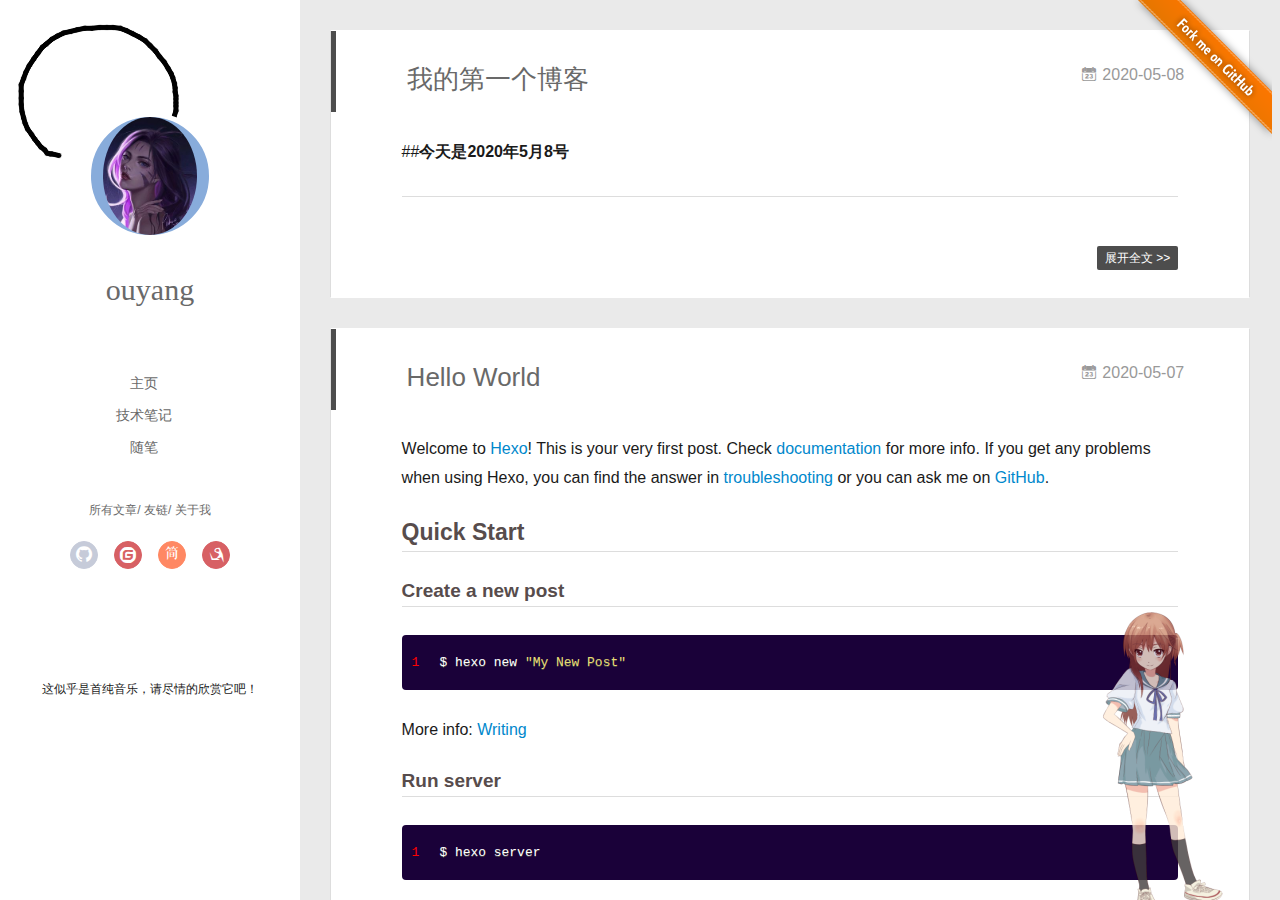
==== commit a2664567: "Site updated: 2020-05-08 13:17:36" ====
--- a/index.html
+++ b/index.html
@@ -375,7 +375,7 @@
   <div class="outer">
     <div id="footer-info">
     	<div class="footer-left">
-    		&copy; 2018-2020 <a href="http://yoursite.com/" target="_blank">ouyang</a>
+    		&copy; 2020 <a href="http://yoursite.com/" target="_blank">ouyang</a>
     	</div>
       	<div class="footer-right">
 			
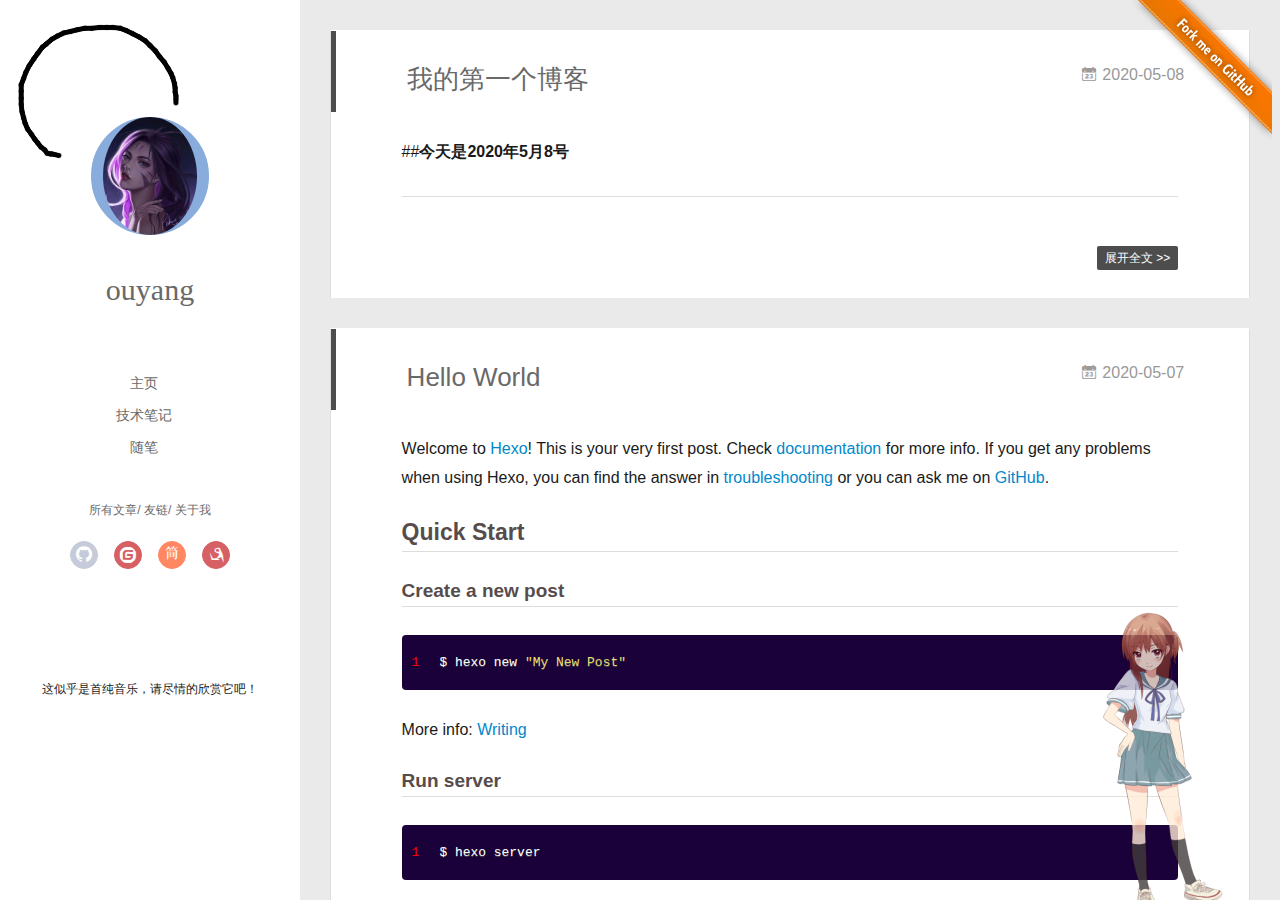
==== commit 33263f66: "Site updated: 2020-05-08 13:23:54" ====
--- a/index.html
+++ b/index.html
@@ -114,7 +114,7 @@
 			
 			
 			<div>
-				<iframe frameborder="no" border="0" marginwidth="0" marginheight="0" width="240" height="86" src="//music.163.com/outchain/player?type=2&id=1334445174&auto=1&height=66"></iframe>
+				<iframe frameborder="no" border="0" marginwidth="0" marginheight="0" width="240" height="86" src="//music.163.com/outchain/player?type=2&id=1398663411&auto=1&height=66"></iframe>
 			</div>
 			
 				
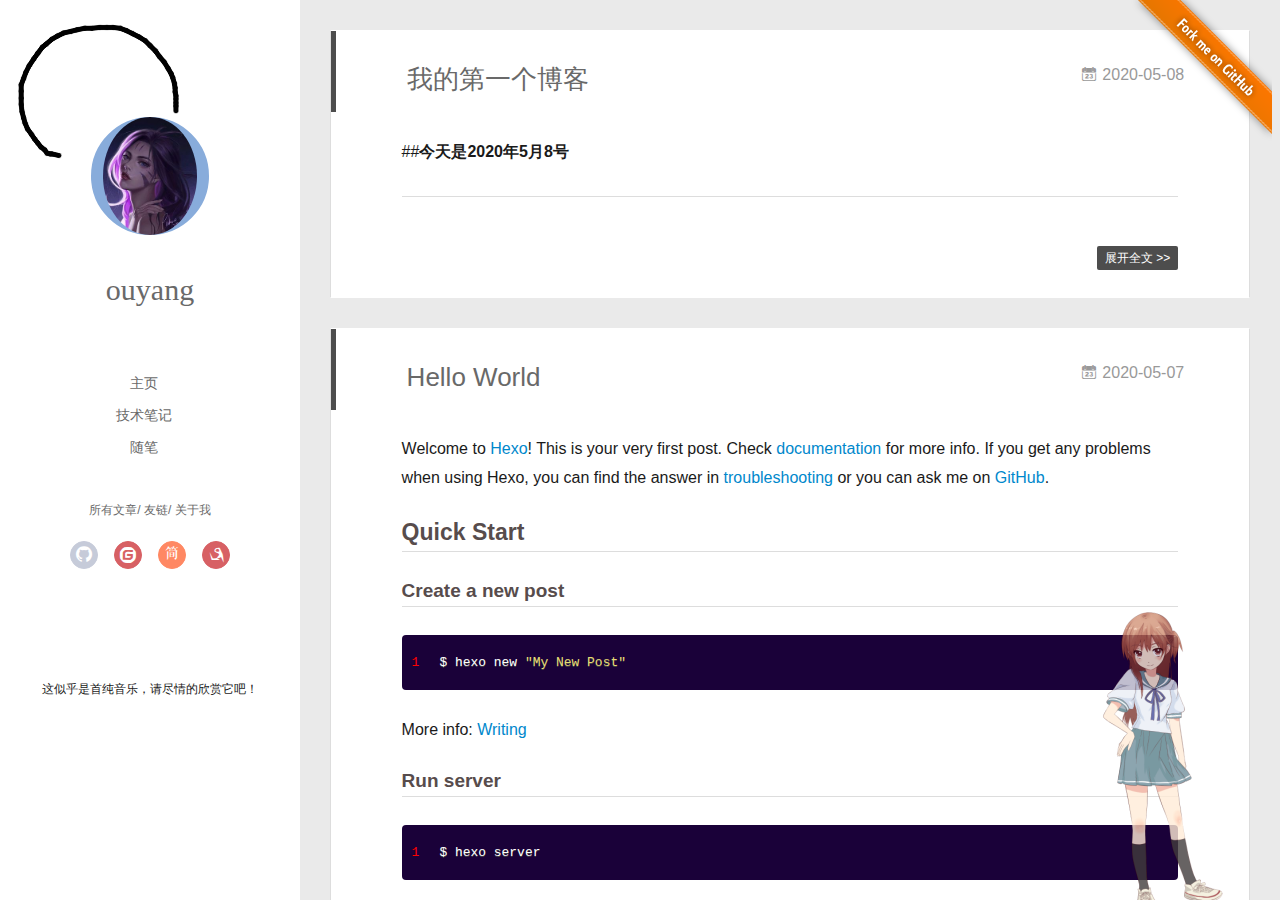
==== commit 47f77d81: "Site updated: 2020-05-08 13:37:43" ====
--- a/index.html
+++ b/index.html
@@ -114,7 +114,7 @@
 			
 			
 			<div>
-				<iframe frameborder="no" border="0" marginwidth="0" marginheight="0" width="240" height="86" src="//music.163.com/outchain/player?type=2&id=1398663411&auto=1&height=66"></iframe>
+				<iframe frameborder="no" border="0" marginwidth="0" marginheight="0" width="240" height="86" src="//music.163.com/outchain/player?type=2&id=1398663411&auto=0&height=66"></iframe>
 			</div>
 			
 				
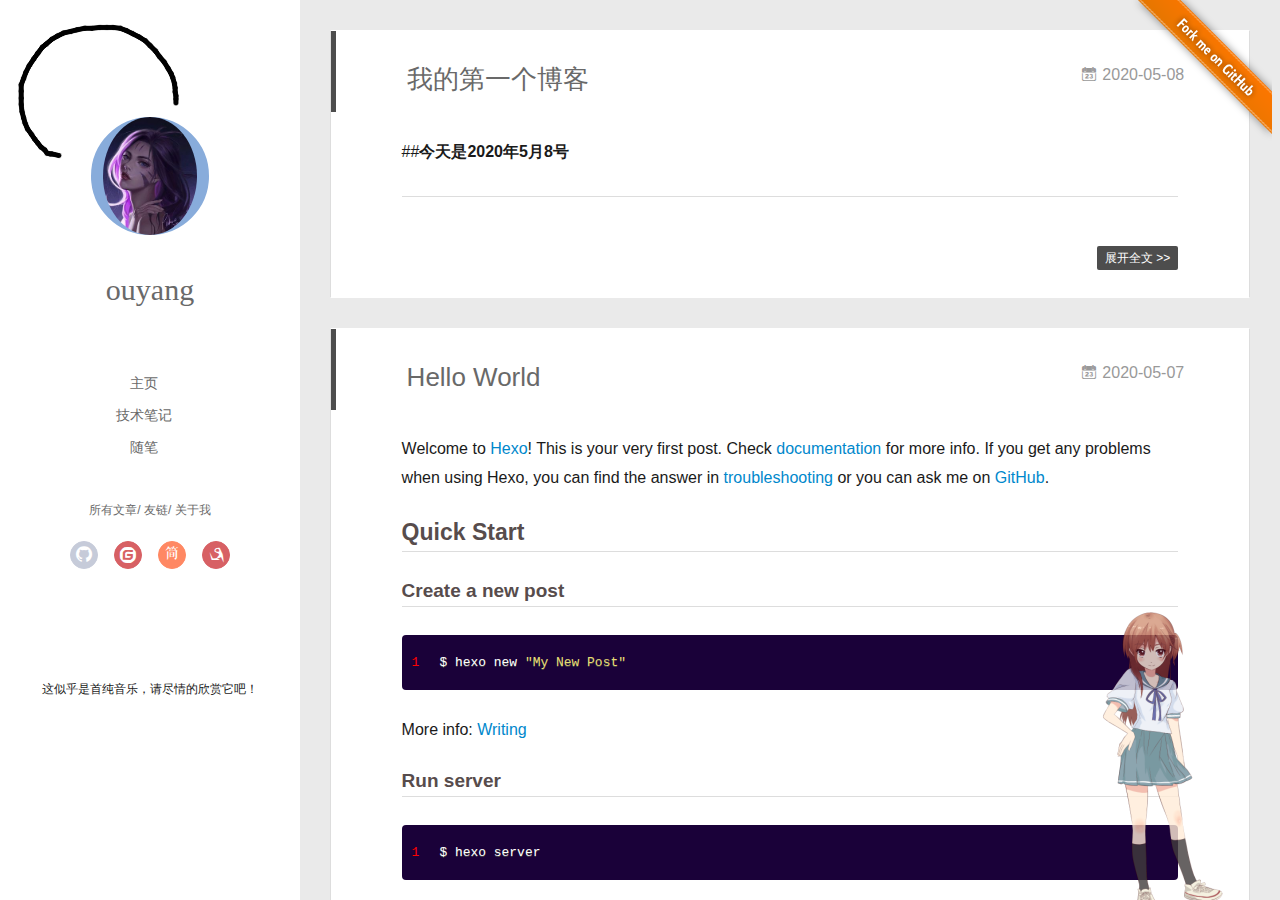
==== commit 3af09cd3: "Site updated: 2020-05-08 13:40:46" ====
--- a/index.html
+++ b/index.html
@@ -114,7 +114,7 @@
 			
 			
 			<div>
-				<iframe frameborder="no" border="0" marginwidth="0" marginheight="0" width="240" height="86" src="//music.163.com/outchain/player?type=2&id=1398663411&auto=0&height=66"></iframe>
+				<iframe frameborder="no" border="0" marginwidth="0" marginheight="0" width="240" height="86" src="//music.163.com/outchain/player?type=2&id=1334445174&auto=1&height=66"></iframe>
 			</div>
 			
 				
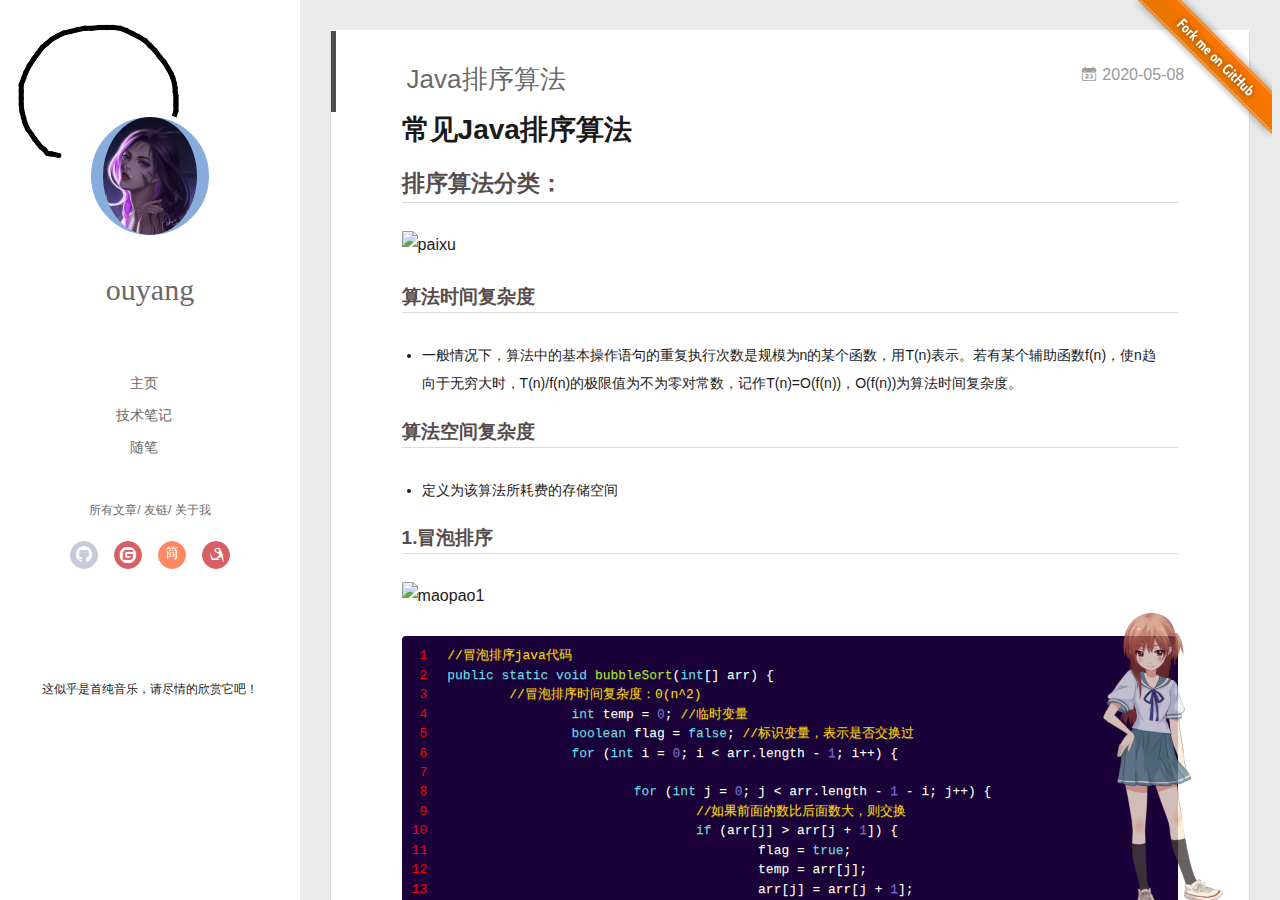
==== commit 4cd47d08: "Site updated: 2020-05-08 21:52:46" ====
--- a/index.html
+++ b/index.html
@@ -202,7 +202,7 @@
             
 
   
-    <article id="post-我的第一个博客" class="article article-type-post  article-index" itemscope itemprop="blogPost">
+    <article id="post-Java排序算法" class="article article-type-post  article-index" itemscope itemprop="blogPost">
   <div class="article-inner">
     
       <header class="article-header">
@@ -210,7 +210,7 @@
   
     <h1 itemprop="name">
 	
-	  <a class="article-title" href="/2020/05/08/%E6%88%91%E7%9A%84%E7%AC%AC%E4%B8%80%E4%B8%AA%E5%8D%9A%E5%AE%A2/" target="_blank">我的第一个博客</a>
+	  <a class="article-title" href="/2020/05/08/Java%E6%8E%92%E5%BA%8F%E7%AE%97%E6%B3%95/" target="_blank">Java排序算法</a>
   
     </h1>
   
@@ -218,8 +218,8 @@
 
   
   
-<a href="/2020/05/08/%E6%88%91%E7%9A%84%E7%AC%AC%E4%B8%80%E4%B8%AA%E5%8D%9A%E5%AE%A2/" class="archive-article-date">
-        <time datetime="2020-05-08T00:57:03.000Z" itemprop="datePublished"><i class="icon-calendar icon"></i>2020-05-08</time>
+<a href="/2020/05/08/Java%E6%8E%92%E5%BA%8F%E7%AE%97%E6%B3%95/" class="archive-article-date">
+        <time datetime="2020-05-08T08:41:15.570Z" itemprop="datePublished"><i class="icon-calendar icon"></i>2020-05-08</time>
 </a>
 
   
@@ -231,8 +231,31 @@
   
   <div class="article-entry" itemprop="articleBody">
     
-    <p>  ##<strong>今天是2020年5月8号</strong></p>
-<p><u></u></p>
+    <h1 id="常见Java排序算法"><a href="#常见Java排序算法" class="headerlink" title="常见Java排序算法"></a>常见Java排序算法</h1><h2 id="排序算法分类："><a href="#排序算法分类：" class="headerlink" title="排序算法分类："></a>排序算法分类：</h2><p><img src="D:%5Cblog%5Csource_posts%5Cimage%5Cpaixu.png" alt="paixu"></p>
+<h3 id="算法时间复杂度"><a href="#算法时间复杂度" class="headerlink" title="算法时间复杂度"></a>算法时间复杂度</h3><ul>
+<li>一般情况下，算法中的基本操作语句的重复执行次数是规模为n的某个函数，用T(n)表示。若有某个辅助函数f(n)，使n趋向于无穷大时，T(n)/f(n)的极限值为不为零对常数，记作T(n)=O(f(n))，O(f(n))为算法时间复杂度。</li>
+</ul>
+<h3 id="算法空间复杂度"><a href="#算法空间复杂度" class="headerlink" title="算法空间复杂度"></a>算法空间复杂度</h3><ul>
+<li>定义为该算法所耗费的存储空间</li>
+</ul>
+<h3 id="1-冒泡排序"><a href="#1-冒泡排序" class="headerlink" title="1.冒泡排序"></a>1.冒泡排序</h3><p><img src="D:%5Cblog%5Csource_posts%5Cimage%5Cmaopao1.png" alt="maopao1"></p>
+<figure class="highlight java"><table><tr><td class="gutter"><pre><span class="line">1</span><br><span class="line">2</span><br><span class="line">3</span><br><span class="line">4</span><br><span class="line">5</span><br><span class="line">6</span><br><span class="line">7</span><br><span class="line">8</span><br><span class="line">9</span><br><span class="line">10</span><br><span class="line">11</span><br><span class="line">12</span><br><span class="line">13</span><br><span class="line">14</span><br><span class="line">15</span><br><span class="line">16</span><br><span class="line">17</span><br><span class="line">18</span><br><span class="line">19</span><br><span class="line">20</span><br><span class="line">21</span><br><span class="line">22</span><br><span class="line">23</span><br></pre></td><td class="code"><pre><span class="line"><span class="comment">//冒泡排序java代码</span></span><br><span class="line"><span class="function"><span class="keyword">public</span> <span class="keyword">static</span> <span class="keyword">void</span> <span class="title">bubbleSort</span><span class="params">(<span class="keyword">int</span>[] arr)</span> </span>&#123;</span><br><span class="line">        <span class="comment">//冒泡排序时间复杂度：0(n^2)</span></span><br><span class="line">		<span class="keyword">int</span> temp = <span class="number">0</span>; <span class="comment">//临时变量</span></span><br><span class="line">		<span class="keyword">boolean</span> flag = <span class="keyword">false</span>; <span class="comment">//标识变量，表示是否交换过</span></span><br><span class="line">		<span class="keyword">for</span> (<span class="keyword">int</span> i = <span class="number">0</span>; i &lt; arr.length - <span class="number">1</span>; i++) &#123;</span><br><span class="line"></span><br><span class="line">			<span class="keyword">for</span> (<span class="keyword">int</span> j = <span class="number">0</span>; j &lt; arr.length - <span class="number">1</span> - i; j++) &#123;</span><br><span class="line">				<span class="comment">//如果前面的数比后面数大，则交换</span></span><br><span class="line">				<span class="keyword">if</span> (arr[j] &gt; arr[j + <span class="number">1</span>]) &#123;</span><br><span class="line">					flag = <span class="keyword">true</span>;</span><br><span class="line">					temp = arr[j];</span><br><span class="line">					arr[j] = arr[j + <span class="number">1</span>];</span><br><span class="line">					arr[j + <span class="number">1</span>] = temp;</span><br><span class="line">				&#125;</span><br><span class="line">			&#125;</span><br><span class="line">			<span class="keyword">if</span> (!flag) &#123;<span class="comment">//在第一趟排序中，一次也没有交换</span></span><br><span class="line">				<span class="keyword">break</span>;</span><br><span class="line">			&#125; <span class="keyword">else</span> &#123;</span><br><span class="line">				flag = <span class="keyword">false</span>; <span class="comment">//重置flag</span></span><br><span class="line">			&#125;</span><br><span class="line">		&#125;</span><br><span class="line">	&#125;</span><br></pre></td></tr></table></figure>
+
+
+
+<h3 id="2-选择排序"><a href="#2-选择排序" class="headerlink" title="2. 选择排序"></a>2. 选择排序</h3><p><img src="D:%5Cblog%5Csource_posts%5Cimage%5Cselect.png" alt="select"></p>
+<figure class="highlight java"><table><tr><td class="gutter"><pre><span class="line">1</span><br><span class="line">2</span><br><span class="line">3</span><br><span class="line">4</span><br><span class="line">5</span><br><span class="line">6</span><br><span class="line">7</span><br><span class="line">8</span><br><span class="line">9</span><br><span class="line">10</span><br><span class="line">11</span><br><span class="line">12</span><br><span class="line">13</span><br><span class="line">14</span><br><span class="line">15</span><br><span class="line">16</span><br><span class="line">17</span><br><span class="line">18</span><br><span class="line">19</span><br><span class="line">20</span><br></pre></td><td class="code"><pre><span class="line"><span class="function"><span class="keyword">public</span> <span class="keyword">static</span> <span class="keyword">void</span> <span class="title">selectSort</span><span class="params">(<span class="keyword">int</span>[] arr)</span> </span>&#123;</span><br><span class="line"></span><br><span class="line">		<span class="comment">//选择排序时间复杂度：O(n^2)</span></span><br><span class="line">		<span class="keyword">for</span> (<span class="keyword">int</span> i = <span class="number">0</span>; i &lt; arr.length - <span class="number">1</span>; i++) &#123;</span><br><span class="line">			<span class="keyword">int</span> minIndex = i;</span><br><span class="line">			<span class="keyword">int</span> min = arr[i];</span><br><span class="line">			<span class="keyword">for</span> (<span class="keyword">int</span> j = i + <span class="number">1</span>; j &lt; arr.length; j++) &#123;</span><br><span class="line">				<span class="keyword">if</span> (min &gt; arr[j]) &#123; <span class="comment">// 说明假定的最小值，并不是最小</span></span><br><span class="line">					min = arr[j]; <span class="comment">// 重置min</span></span><br><span class="line">					minIndex = j; <span class="comment">// 重置minIndex</span></span><br><span class="line">				&#125;</span><br><span class="line">			&#125;</span><br><span class="line"></span><br><span class="line">			<span class="comment">// 将最小值放在arr[0], 即交换</span></span><br><span class="line">			<span class="keyword">if</span> (minIndex != i) &#123;</span><br><span class="line">				arr[minIndex] = arr[i];</span><br><span class="line">				arr[i] = min;</span><br><span class="line">			&#125;</span><br><span class="line"></span><br><span class="line">		&#125;</span><br></pre></td></tr></table></figure>
+
+
+
+<h3 id="3-插入排序"><a href="#3-插入排序" class="headerlink" title="3.插入排序"></a>3.插入排序</h3><p><img src="D:%5Cblog%5Csource_posts%5Cimage%5Cinsert.png" alt="insert"></p>
+<figure class="highlight java"><table><tr><td class="gutter"><pre><span class="line">1</span><br><span class="line">2</span><br><span class="line">3</span><br><span class="line">4</span><br><span class="line">5</span><br><span class="line">6</span><br><span class="line">7</span><br><span class="line">8</span><br><span class="line">9</span><br><span class="line">10</span><br><span class="line">11</span><br><span class="line">12</span><br><span class="line">13</span><br><span class="line">14</span><br><span class="line">15</span><br><span class="line">16</span><br><span class="line">17</span><br><span class="line">18</span><br><span class="line">19</span><br><span class="line">20</span><br><span class="line">21</span><br><span class="line">22</span><br><span class="line">23</span><br><span class="line">24</span><br></pre></td><td class="code"><pre><span class="line"><span class="function"><span class="keyword">public</span> <span class="keyword">static</span> <span class="keyword">void</span> <span class="title">insertSort</span><span class="params">(<span class="keyword">int</span>[] arr)</span> </span>&#123;</span><br><span class="line">		<span class="keyword">int</span> insertVal = <span class="number">0</span>;</span><br><span class="line">		<span class="keyword">int</span> insertIndex = <span class="number">0</span>;</span><br><span class="line">		</span><br><span class="line">		<span class="keyword">for</span>(<span class="keyword">int</span> i = <span class="number">1</span>; i &lt; arr.length; i++) &#123;</span><br><span class="line">			<span class="comment">//定义待插入的数</span></span><br><span class="line">			insertVal = arr[i];</span><br><span class="line">			insertIndex = i - <span class="number">1</span>; <span class="comment">// 即arr[1]的前面这个数的下标</span></span><br><span class="line">	</span><br><span class="line">			<span class="comment">// 给insertVal 找到插入的位置</span></span><br><span class="line">			<span class="comment">// 说明</span></span><br><span class="line">			<span class="comment">// 1. insertIndex &gt;= 0 保证insertVal找到插入的位置，不越界</span></span><br><span class="line">			<span class="comment">// 2. insertVal &lt; arr[insertIndex] 待插入的数，还没有找到插入的位置</span></span><br><span class="line">			<span class="comment">// 3. 就需要将 arr[insertIndex] 后移</span></span><br><span class="line">			<span class="keyword">while</span> (insertIndex &gt;= <span class="number">0</span> &amp;&amp; insertVal &lt; arr[insertIndex]) &#123;</span><br><span class="line">				arr[insertIndex + <span class="number">1</span>] = arr[insertIndex];<span class="comment">// arr[insertIndex]</span></span><br><span class="line">				insertIndex--;</span><br><span class="line">			&#125;</span><br><span class="line">			<span class="comment">// 当退出while循环时，说明插入的位置找到，insertIndex + 1</span></span><br><span class="line"></span><br><span class="line">			<span class="keyword">if</span>(insertIndex + <span class="number">1</span> != i) &#123;</span><br><span class="line">				arr[insertIndex + <span class="number">1</span>] = insertVal;</span><br><span class="line">			&#125;</span><br><span class="line">		&#125;</span><br></pre></td></tr></table></figure>
+
+
+
+<h3 id="4-希尔排序"><a href="#4-希尔排序" class="headerlink" title="4.希尔排序"></a>4.希尔排序</h3><p><img src="D:%5Cblog%5Csource_posts%5Cimage%5Cshell.png" alt="shell"></p>
+<figure class="highlight java"><table><tr><td class="gutter"><pre><span class="line">1</span><br><span class="line">2</span><br><span class="line">3</span><br><span class="line">4</span><br><span class="line">5</span><br><span class="line">6</span><br><span class="line">7</span><br><span class="line">8</span><br><span class="line">9</span><br><span class="line">10</span><br><span class="line">11</span><br><span class="line">12</span><br><span class="line">13</span><br><span class="line">14</span><br><span class="line">15</span><br><span class="line">16</span><br><span class="line">17</span><br><span class="line">18</span><br><span class="line">19</span><br><span class="line">20</span><br><span class="line">21</span><br></pre></td><td class="code"><pre><span class="line"><span class="function"><span class="keyword">public</span> <span class="keyword">static</span> <span class="keyword">void</span> <span class="title">shellSort</span><span class="params">(<span class="keyword">int</span>[] arr)</span> </span>&#123;</span><br><span class="line">		</span><br><span class="line">		<span class="comment">// 增量gap, 并逐步的缩小增量</span></span><br><span class="line">		<span class="keyword">for</span> (<span class="keyword">int</span> gap = arr.length / <span class="number">2</span>; gap &gt; <span class="number">0</span>; gap /= <span class="number">2</span>) &#123;</span><br><span class="line">            <span class="comment">//从第gap个元素，逐个对其所在的组进行直接插入排序</span></span><br><span class="line">			<span class="keyword">for</span> (<span class="keyword">int</span> i = gap; i &lt; arr.length; i++) &#123;</span><br><span class="line">				<span class="keyword">int</span> j = i;</span><br><span class="line">				<span class="keyword">int</span> temp = arr[j];</span><br><span class="line">				<span class="keyword">if</span> (arr[j] &lt; arr[j - gap]) &#123;</span><br><span class="line">					<span class="keyword">while</span> (j - gap &gt;= <span class="number">0</span> &amp;&amp; temp &lt; arr[j - gap]) &#123;</span><br><span class="line">						<span class="comment">//移动</span></span><br><span class="line">						arr[j] = arr[j-gap];</span><br><span class="line">						j -= gap;</span><br><span class="line">					&#125;</span><br><span class="line">					<span class="comment">//当退出while后，就给temp找到插入的位置</span></span><br><span class="line">					arr[j] = temp;</span><br><span class="line">				&#125;</span><br><span class="line"></span><br><span class="line">			&#125;</span><br><span class="line">		&#125;</span><br><span class="line">	&#125;</span><br></pre></td></tr></table></figure>
+
 
     
 
@@ -248,94 +271,7 @@
 
     
     <p class="article-more-link">
-      <a class="article-more-a" href="/2020/05/08/%E6%88%91%E7%9A%84%E7%AC%AC%E4%B8%80%E4%B8%AA%E5%8D%9A%E5%AE%A2/">展开全文 >></a>
-    </p>
-    
-
-    
-    <div class="clearfix"></div>
-  </div>
-  </div>
-</article>
-
-<aside class="wrap-side-operation">
-    <div class="mod-side-operation">
-        
-        <div class="jump-container" id="js-jump-container" style="display:none;">
-            <a href="javascript:void(0)" class="mod-side-operation__jump-to-top">
-                <i class="icon-font icon-back"></i>
-            </a>
-            <div id="js-jump-plan-container" class="jump-plan-container" style="top: -11px;">
-                <i class="icon-font icon-plane jump-plane"></i>
-            </div>
-        </div>
-        
-        
-    </div>
-</aside>
-
-
-
-
-  
-    <article id="post-hello-world" class="article article-type-post  article-index" itemscope itemprop="blogPost">
-  <div class="article-inner">
-    
-      <header class="article-header">
-  
-  
-    <h1 itemprop="name">
-	
-	  <a class="article-title" href="/2020/05/07/hello-world/" target="_blank">Hello World</a>
-  
-    </h1>
-  
-
-
-  
-  
-<a href="/2020/05/07/hello-world/" class="archive-article-date">
-        <time datetime="2020-05-07T12:29:23.844Z" itemprop="datePublished"><i class="icon-calendar icon"></i>2020-05-07</time>
-</a>
-
-  
-  
-    
-
-  
-  </header>
-  
-  <div class="article-entry" itemprop="articleBody">
-    
-    <p>Welcome to <a href="https://hexo.io/" target="_blank" rel="noopener">Hexo</a>! This is your very first post. Check <a href="https://hexo.io/docs/" target="_blank" rel="noopener">documentation</a> for more info. If you get any problems when using Hexo, you can find the answer in <a href="https://hexo.io/docs/troubleshooting.html" target="_blank" rel="noopener">troubleshooting</a> or you can ask me on <a href="https://github.com/hexojs/hexo/issues" target="_blank" rel="noopener">GitHub</a>.</p>
-<h2 id="Quick-Start"><a href="#Quick-Start" class="headerlink" title="Quick Start"></a>Quick Start</h2><h3 id="Create-a-new-post"><a href="#Create-a-new-post" class="headerlink" title="Create a new post"></a>Create a new post</h3><figure class="highlight bash"><table><tr><td class="gutter"><pre><span class="line">1</span><br></pre></td><td class="code"><pre><span class="line">$ hexo new <span class="string">"My New Post"</span></span><br></pre></td></tr></table></figure>
-
-<p>More info: <a href="https://hexo.io/docs/writing.html" target="_blank" rel="noopener">Writing</a></p>
-<h3 id="Run-server"><a href="#Run-server" class="headerlink" title="Run server"></a>Run server</h3><figure class="highlight bash"><table><tr><td class="gutter"><pre><span class="line">1</span><br></pre></td><td class="code"><pre><span class="line">$ hexo server</span><br></pre></td></tr></table></figure>
-
-<p>More info: <a href="https://hexo.io/docs/server.html" target="_blank" rel="noopener">Server</a></p>
-<h3 id="Generate-static-files"><a href="#Generate-static-files" class="headerlink" title="Generate static files"></a>Generate static files</h3><figure class="highlight bash"><table><tr><td class="gutter"><pre><span class="line">1</span><br></pre></td><td class="code"><pre><span class="line">$ hexo generate</span><br></pre></td></tr></table></figure>
-
-<p>More info: <a href="https://hexo.io/docs/generating.html" target="_blank" rel="noopener">Generating</a></p>
-<h3 id="Deploy-to-remote-sites"><a href="#Deploy-to-remote-sites" class="headerlink" title="Deploy to remote sites"></a>Deploy to remote sites</h3><figure class="highlight bash"><table><tr><td class="gutter"><pre><span class="line">1</span><br></pre></td><td class="code"><pre><span class="line">$ hexo deploy</span><br></pre></td></tr></table></figure>
-
-<p>More info: <a href="https://hexo.io/docs/one-command-deployment.html" target="_blank" rel="noopener">Deployment</a></p>
-
-    
-
-    
-
-    
-
-  </div>
-  <div class="article-info article-info-index">
-    
-    
-    
-
-    
-    <p class="article-more-link">
-      <a class="article-more-a" href="/2020/05/07/hello-world/">展开全文 >></a>
+      <a class="article-more-a" href="/2020/05/08/Java%E6%8E%92%E5%BA%8F%E7%AE%97%E6%B3%95/">展开全文 >></a>
     </p>
     
 
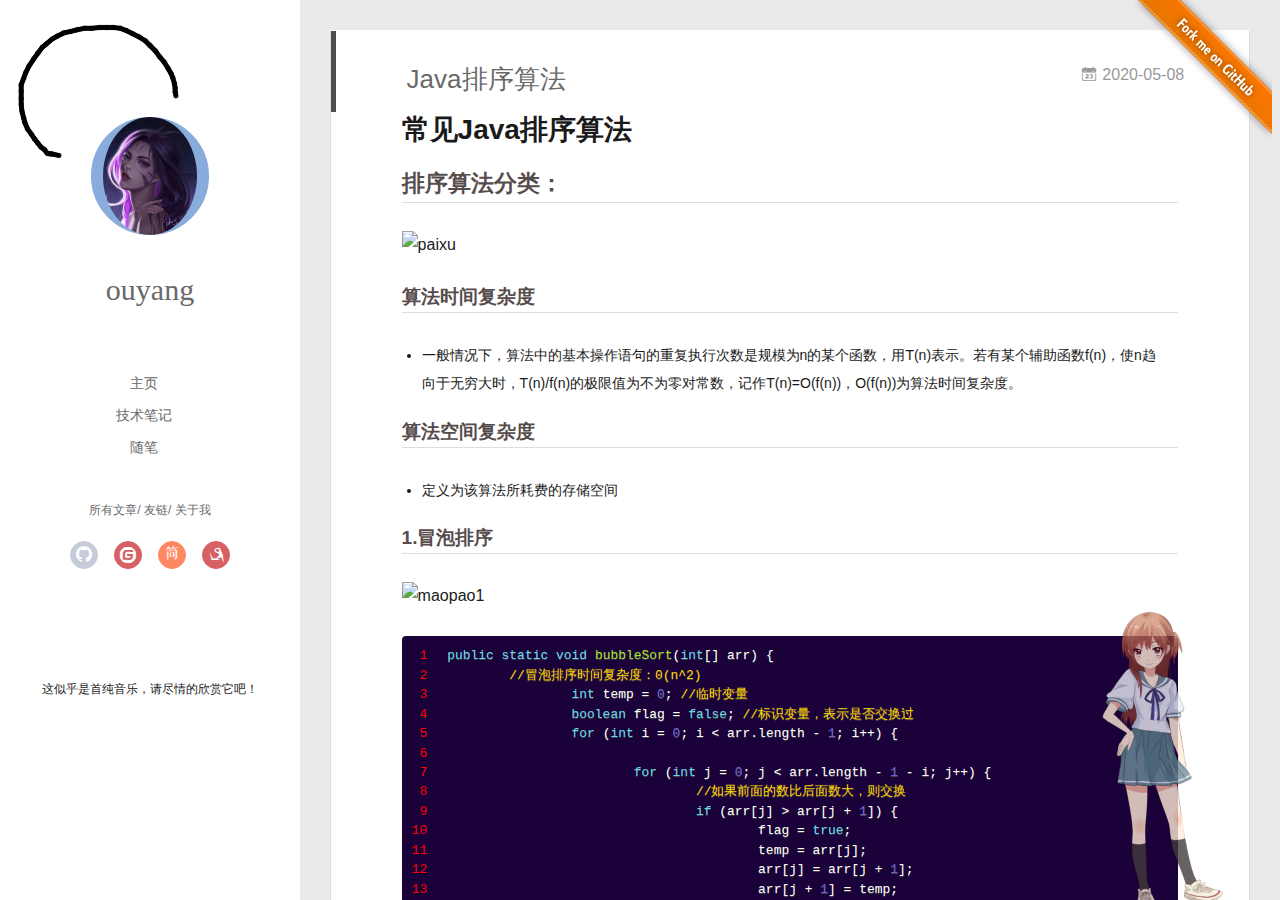
==== commit 37ecdbab: "Site updated: 2020-05-09 10:01:40" ====
--- a/index.html
+++ b/index.html
@@ -231,29 +231,29 @@
   
   <div class="article-entry" itemprop="articleBody">
     
-    <h1 id="常见Java排序算法"><a href="#常见Java排序算法" class="headerlink" title="常见Java排序算法"></a>常见Java排序算法</h1><h2 id="排序算法分类："><a href="#排序算法分类：" class="headerlink" title="排序算法分类："></a>排序算法分类：</h2><p><img src="D:%5Cblog%5Csource_posts%5Cimage%5Cpaixu.png" alt="paixu"></p>
+    <h1 id="常见Java排序算法"><a href="#常见Java排序算法" class="headerlink" title="常见Java排序算法"></a>常见Java排序算法</h1><h2 id="排序算法分类："><a href="#排序算法分类：" class="headerlink" title="排序算法分类："></a>排序算法分类：</h2><p><img src="https://gitee.com/xu_ouyang/mapdepot2/raw/master/paixu.png" alt="paixu"></p>
 <h3 id="算法时间复杂度"><a href="#算法时间复杂度" class="headerlink" title="算法时间复杂度"></a>算法时间复杂度</h3><ul>
 <li>一般情况下，算法中的基本操作语句的重复执行次数是规模为n的某个函数，用T(n)表示。若有某个辅助函数f(n)，使n趋向于无穷大时，T(n)/f(n)的极限值为不为零对常数，记作T(n)=O(f(n))，O(f(n))为算法时间复杂度。</li>
 </ul>
 <h3 id="算法空间复杂度"><a href="#算法空间复杂度" class="headerlink" title="算法空间复杂度"></a>算法空间复杂度</h3><ul>
 <li>定义为该算法所耗费的存储空间</li>
 </ul>
-<h3 id="1-冒泡排序"><a href="#1-冒泡排序" class="headerlink" title="1.冒泡排序"></a>1.冒泡排序</h3><p><img src="D:%5Cblog%5Csource_posts%5Cimage%5Cmaopao1.png" alt="maopao1"></p>
-<figure class="highlight java"><table><tr><td class="gutter"><pre><span class="line">1</span><br><span class="line">2</span><br><span class="line">3</span><br><span class="line">4</span><br><span class="line">5</span><br><span class="line">6</span><br><span class="line">7</span><br><span class="line">8</span><br><span class="line">9</span><br><span class="line">10</span><br><span class="line">11</span><br><span class="line">12</span><br><span class="line">13</span><br><span class="line">14</span><br><span class="line">15</span><br><span class="line">16</span><br><span class="line">17</span><br><span class="line">18</span><br><span class="line">19</span><br><span class="line">20</span><br><span class="line">21</span><br><span class="line">22</span><br><span class="line">23</span><br></pre></td><td class="code"><pre><span class="line"><span class="comment">//冒泡排序java代码</span></span><br><span class="line"><span class="function"><span class="keyword">public</span> <span class="keyword">static</span> <span class="keyword">void</span> <span class="title">bubbleSort</span><span class="params">(<span class="keyword">int</span>[] arr)</span> </span>&#123;</span><br><span class="line">        <span class="comment">//冒泡排序时间复杂度：0(n^2)</span></span><br><span class="line">		<span class="keyword">int</span> temp = <span class="number">0</span>; <span class="comment">//临时变量</span></span><br><span class="line">		<span class="keyword">boolean</span> flag = <span class="keyword">false</span>; <span class="comment">//标识变量，表示是否交换过</span></span><br><span class="line">		<span class="keyword">for</span> (<span class="keyword">int</span> i = <span class="number">0</span>; i &lt; arr.length - <span class="number">1</span>; i++) &#123;</span><br><span class="line"></span><br><span class="line">			<span class="keyword">for</span> (<span class="keyword">int</span> j = <span class="number">0</span>; j &lt; arr.length - <span class="number">1</span> - i; j++) &#123;</span><br><span class="line">				<span class="comment">//如果前面的数比后面数大，则交换</span></span><br><span class="line">				<span class="keyword">if</span> (arr[j] &gt; arr[j + <span class="number">1</span>]) &#123;</span><br><span class="line">					flag = <span class="keyword">true</span>;</span><br><span class="line">					temp = arr[j];</span><br><span class="line">					arr[j] = arr[j + <span class="number">1</span>];</span><br><span class="line">					arr[j + <span class="number">1</span>] = temp;</span><br><span class="line">				&#125;</span><br><span class="line">			&#125;</span><br><span class="line">			<span class="keyword">if</span> (!flag) &#123;<span class="comment">//在第一趟排序中，一次也没有交换</span></span><br><span class="line">				<span class="keyword">break</span>;</span><br><span class="line">			&#125; <span class="keyword">else</span> &#123;</span><br><span class="line">				flag = <span class="keyword">false</span>; <span class="comment">//重置flag</span></span><br><span class="line">			&#125;</span><br><span class="line">		&#125;</span><br><span class="line">	&#125;</span><br></pre></td></tr></table></figure>
-
-
-
-<h3 id="2-选择排序"><a href="#2-选择排序" class="headerlink" title="2. 选择排序"></a>2. 选择排序</h3><p><img src="D:%5Cblog%5Csource_posts%5Cimage%5Cselect.png" alt="select"></p>
+<h3 id="1-冒泡排序"><a href="#1-冒泡排序" class="headerlink" title="1.冒泡排序"></a>1.冒泡排序</h3><p><img src="https://gitee.com/xu_ouyang/mapdepot2/raw/master/maopao1.png" alt="maopao1"></p>
+<figure class="highlight java"><table><tr><td class="gutter"><pre><span class="line">1</span><br><span class="line">2</span><br><span class="line">3</span><br><span class="line">4</span><br><span class="line">5</span><br><span class="line">6</span><br><span class="line">7</span><br><span class="line">8</span><br><span class="line">9</span><br><span class="line">10</span><br><span class="line">11</span><br><span class="line">12</span><br><span class="line">13</span><br><span class="line">14</span><br><span class="line">15</span><br><span class="line">16</span><br><span class="line">17</span><br><span class="line">18</span><br><span class="line">19</span><br><span class="line">20</span><br><span class="line">21</span><br><span class="line">22</span><br></pre></td><td class="code"><pre><span class="line"><span class="function"><span class="keyword">public</span> <span class="keyword">static</span> <span class="keyword">void</span> <span class="title">bubbleSort</span><span class="params">(<span class="keyword">int</span>[] arr)</span> </span>&#123;</span><br><span class="line">        <span class="comment">//冒泡排序时间复杂度：0(n^2)</span></span><br><span class="line">		<span class="keyword">int</span> temp = <span class="number">0</span>; <span class="comment">//临时变量</span></span><br><span class="line">		<span class="keyword">boolean</span> flag = <span class="keyword">false</span>; <span class="comment">//标识变量，表示是否交换过</span></span><br><span class="line">		<span class="keyword">for</span> (<span class="keyword">int</span> i = <span class="number">0</span>; i &lt; arr.length - <span class="number">1</span>; i++) &#123;</span><br><span class="line"></span><br><span class="line">			<span class="keyword">for</span> (<span class="keyword">int</span> j = <span class="number">0</span>; j &lt; arr.length - <span class="number">1</span> - i; j++) &#123;</span><br><span class="line">				<span class="comment">//如果前面的数比后面数大，则交换</span></span><br><span class="line">				<span class="keyword">if</span> (arr[j] &gt; arr[j + <span class="number">1</span>]) &#123;</span><br><span class="line">					flag = <span class="keyword">true</span>;</span><br><span class="line">					temp = arr[j];</span><br><span class="line">					arr[j] = arr[j + <span class="number">1</span>];</span><br><span class="line">					arr[j + <span class="number">1</span>] = temp;</span><br><span class="line">				&#125;</span><br><span class="line">			&#125;</span><br><span class="line">			<span class="keyword">if</span> (!flag) &#123;<span class="comment">//在第一趟排序中，一次也没有交换</span></span><br><span class="line">				<span class="keyword">break</span>;</span><br><span class="line">			&#125; <span class="keyword">else</span> &#123;</span><br><span class="line">				flag = <span class="keyword">false</span>; <span class="comment">//重置flag</span></span><br><span class="line">			&#125;</span><br><span class="line">		&#125;</span><br><span class="line">&#125;</span><br></pre></td></tr></table></figure>
+
+
+
+<h3 id="2-选择排序"><a href="#2-选择排序" class="headerlink" title="2. 选择排序"></a>2. 选择排序</h3><p><img src="https://gitee.com/xu_ouyang/mapdepot2/raw/master/select.png" alt="select"></p>
 <figure class="highlight java"><table><tr><td class="gutter"><pre><span class="line">1</span><br><span class="line">2</span><br><span class="line">3</span><br><span class="line">4</span><br><span class="line">5</span><br><span class="line">6</span><br><span class="line">7</span><br><span class="line">8</span><br><span class="line">9</span><br><span class="line">10</span><br><span class="line">11</span><br><span class="line">12</span><br><span class="line">13</span><br><span class="line">14</span><br><span class="line">15</span><br><span class="line">16</span><br><span class="line">17</span><br><span class="line">18</span><br><span class="line">19</span><br><span class="line">20</span><br></pre></td><td class="code"><pre><span class="line"><span class="function"><span class="keyword">public</span> <span class="keyword">static</span> <span class="keyword">void</span> <span class="title">selectSort</span><span class="params">(<span class="keyword">int</span>[] arr)</span> </span>&#123;</span><br><span class="line"></span><br><span class="line">		<span class="comment">//选择排序时间复杂度：O(n^2)</span></span><br><span class="line">		<span class="keyword">for</span> (<span class="keyword">int</span> i = <span class="number">0</span>; i &lt; arr.length - <span class="number">1</span>; i++) &#123;</span><br><span class="line">			<span class="keyword">int</span> minIndex = i;</span><br><span class="line">			<span class="keyword">int</span> min = arr[i];</span><br><span class="line">			<span class="keyword">for</span> (<span class="keyword">int</span> j = i + <span class="number">1</span>; j &lt; arr.length; j++) &#123;</span><br><span class="line">				<span class="keyword">if</span> (min &gt; arr[j]) &#123; <span class="comment">// 说明假定的最小值，并不是最小</span></span><br><span class="line">					min = arr[j]; <span class="comment">// 重置min</span></span><br><span class="line">					minIndex = j; <span class="comment">// 重置minIndex</span></span><br><span class="line">				&#125;</span><br><span class="line">			&#125;</span><br><span class="line"></span><br><span class="line">			<span class="comment">// 将最小值放在arr[0], 即交换</span></span><br><span class="line">			<span class="keyword">if</span> (minIndex != i) &#123;</span><br><span class="line">				arr[minIndex] = arr[i];</span><br><span class="line">				arr[i] = min;</span><br><span class="line">			&#125;</span><br><span class="line"></span><br><span class="line">		&#125;</span><br></pre></td></tr></table></figure>
 
 
 
-<h3 id="3-插入排序"><a href="#3-插入排序" class="headerlink" title="3.插入排序"></a>3.插入排序</h3><p><img src="D:%5Cblog%5Csource_posts%5Cimage%5Cinsert.png" alt="insert"></p>
+<h3 id="3-插入排序"><a href="#3-插入排序" class="headerlink" title="3.插入排序"></a>3.插入排序</h3><p><img src="https://gitee.com/xu_ouyang/mapdepot2/raw/master/insert.png" alt="insert"></p>
 <figure class="highlight java"><table><tr><td class="gutter"><pre><span class="line">1</span><br><span class="line">2</span><br><span class="line">3</span><br><span class="line">4</span><br><span class="line">5</span><br><span class="line">6</span><br><span class="line">7</span><br><span class="line">8</span><br><span class="line">9</span><br><span class="line">10</span><br><span class="line">11</span><br><span class="line">12</span><br><span class="line">13</span><br><span class="line">14</span><br><span class="line">15</span><br><span class="line">16</span><br><span class="line">17</span><br><span class="line">18</span><br><span class="line">19</span><br><span class="line">20</span><br><span class="line">21</span><br><span class="line">22</span><br><span class="line">23</span><br><span class="line">24</span><br></pre></td><td class="code"><pre><span class="line"><span class="function"><span class="keyword">public</span> <span class="keyword">static</span> <span class="keyword">void</span> <span class="title">insertSort</span><span class="params">(<span class="keyword">int</span>[] arr)</span> </span>&#123;</span><br><span class="line">		<span class="keyword">int</span> insertVal = <span class="number">0</span>;</span><br><span class="line">		<span class="keyword">int</span> insertIndex = <span class="number">0</span>;</span><br><span class="line">		</span><br><span class="line">		<span class="keyword">for</span>(<span class="keyword">int</span> i = <span class="number">1</span>; i &lt; arr.length; i++) &#123;</span><br><span class="line">			<span class="comment">//定义待插入的数</span></span><br><span class="line">			insertVal = arr[i];</span><br><span class="line">			insertIndex = i - <span class="number">1</span>; <span class="comment">// 即arr[1]的前面这个数的下标</span></span><br><span class="line">	</span><br><span class="line">			<span class="comment">// 给insertVal 找到插入的位置</span></span><br><span class="line">			<span class="comment">// 说明</span></span><br><span class="line">			<span class="comment">// 1. insertIndex &gt;= 0 保证insertVal找到插入的位置，不越界</span></span><br><span class="line">			<span class="comment">// 2. insertVal &lt; arr[insertIndex] 待插入的数，还没有找到插入的位置</span></span><br><span class="line">			<span class="comment">// 3. 就需要将 arr[insertIndex] 后移</span></span><br><span class="line">			<span class="keyword">while</span> (insertIndex &gt;= <span class="number">0</span> &amp;&amp; insertVal &lt; arr[insertIndex]) &#123;</span><br><span class="line">				arr[insertIndex + <span class="number">1</span>] = arr[insertIndex];<span class="comment">// arr[insertIndex]</span></span><br><span class="line">				insertIndex--;</span><br><span class="line">			&#125;</span><br><span class="line">			<span class="comment">// 当退出while循环时，说明插入的位置找到，insertIndex + 1</span></span><br><span class="line"></span><br><span class="line">			<span class="keyword">if</span>(insertIndex + <span class="number">1</span> != i) &#123;</span><br><span class="line">				arr[insertIndex + <span class="number">1</span>] = insertVal;</span><br><span class="line">			&#125;</span><br><span class="line">		&#125;</span><br></pre></td></tr></table></figure>
 
 
 
-<h3 id="4-希尔排序"><a href="#4-希尔排序" class="headerlink" title="4.希尔排序"></a>4.希尔排序</h3><p><img src="D:%5Cblog%5Csource_posts%5Cimage%5Cshell.png" alt="shell"></p>
+<h3 id="4-希尔排序"><a href="#4-希尔排序" class="headerlink" title="4.希尔排序"></a>4.希尔排序</h3><p><img src="https://gitee.com/xu_ouyang/mapdepot2/raw/master/shell.png" alt="shell"></p>
 <figure class="highlight java"><table><tr><td class="gutter"><pre><span class="line">1</span><br><span class="line">2</span><br><span class="line">3</span><br><span class="line">4</span><br><span class="line">5</span><br><span class="line">6</span><br><span class="line">7</span><br><span class="line">8</span><br><span class="line">9</span><br><span class="line">10</span><br><span class="line">11</span><br><span class="line">12</span><br><span class="line">13</span><br><span class="line">14</span><br><span class="line">15</span><br><span class="line">16</span><br><span class="line">17</span><br><span class="line">18</span><br><span class="line">19</span><br><span class="line">20</span><br><span class="line">21</span><br></pre></td><td class="code"><pre><span class="line"><span class="function"><span class="keyword">public</span> <span class="keyword">static</span> <span class="keyword">void</span> <span class="title">shellSort</span><span class="params">(<span class="keyword">int</span>[] arr)</span> </span>&#123;</span><br><span class="line">		</span><br><span class="line">		<span class="comment">// 增量gap, 并逐步的缩小增量</span></span><br><span class="line">		<span class="keyword">for</span> (<span class="keyword">int</span> gap = arr.length / <span class="number">2</span>; gap &gt; <span class="number">0</span>; gap /= <span class="number">2</span>) &#123;</span><br><span class="line">            <span class="comment">//从第gap个元素，逐个对其所在的组进行直接插入排序</span></span><br><span class="line">			<span class="keyword">for</span> (<span class="keyword">int</span> i = gap; i &lt; arr.length; i++) &#123;</span><br><span class="line">				<span class="keyword">int</span> j = i;</span><br><span class="line">				<span class="keyword">int</span> temp = arr[j];</span><br><span class="line">				<span class="keyword">if</span> (arr[j] &lt; arr[j - gap]) &#123;</span><br><span class="line">					<span class="keyword">while</span> (j - gap &gt;= <span class="number">0</span> &amp;&amp; temp &lt; arr[j - gap]) &#123;</span><br><span class="line">						<span class="comment">//移动</span></span><br><span class="line">						arr[j] = arr[j-gap];</span><br><span class="line">						j -= gap;</span><br><span class="line">					&#125;</span><br><span class="line">					<span class="comment">//当退出while后，就给temp找到插入的位置</span></span><br><span class="line">					arr[j] = temp;</span><br><span class="line">				&#125;</span><br><span class="line"></span><br><span class="line">			&#125;</span><br><span class="line">		&#125;</span><br><span class="line">	&#125;</span><br></pre></td></tr></table></figure>
 
 
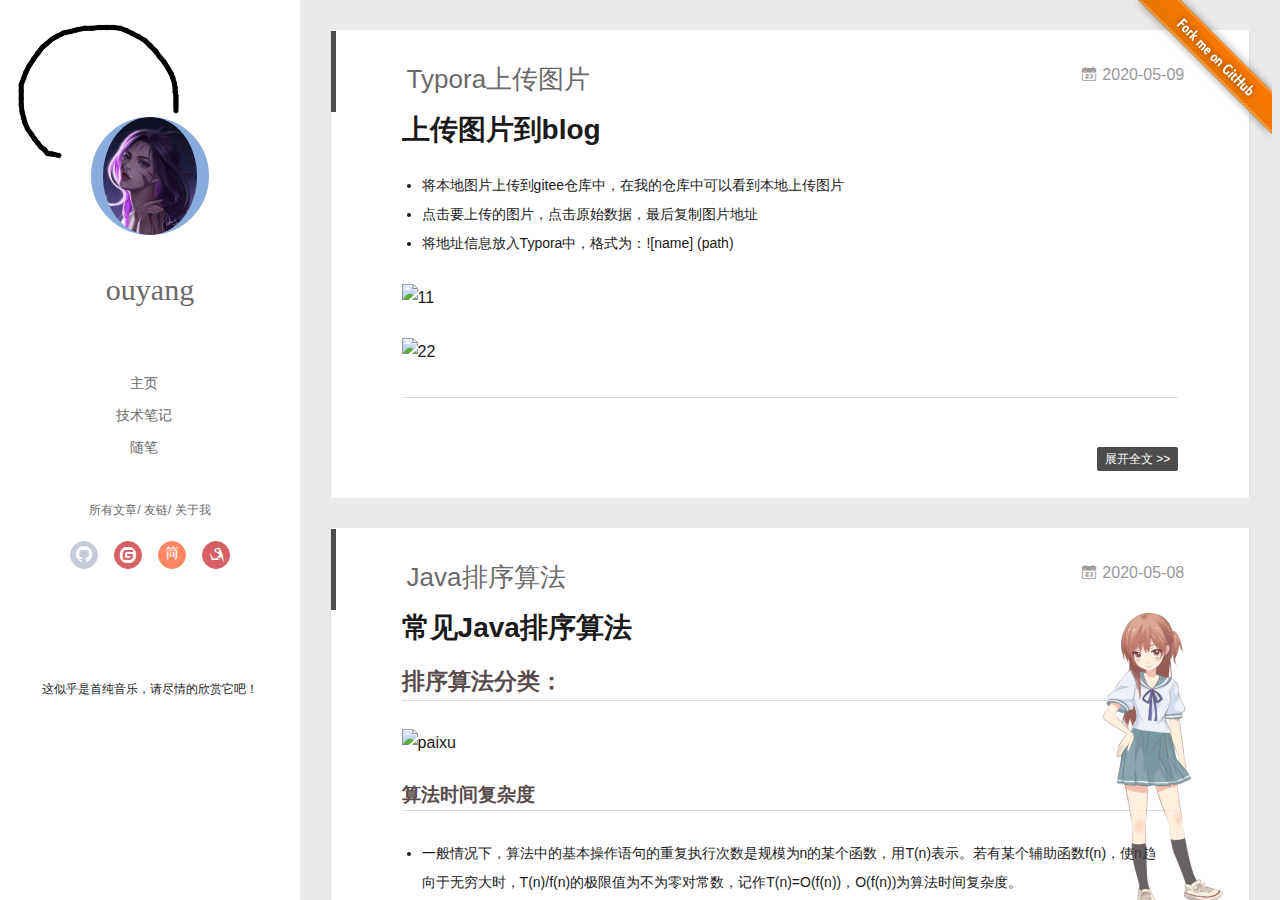
==== commit 470457b2: "Site updated: 2020-05-09 10:28:26" ====
--- a/index.html
+++ b/index.html
@@ -200,6 +200,87 @@
           </div>
           <div id="js-content" class="content-ll">
             
+
+  
+    <article id="post-Typora上传图片" class="article article-type-post  article-index" itemscope itemprop="blogPost">
+  <div class="article-inner">
+    
+      <header class="article-header">
+  
+  
+    <h1 itemprop="name">
+	
+	  <a class="article-title" href="/2020/05/09/Typora%E4%B8%8A%E4%BC%A0%E5%9B%BE%E7%89%87/" target="_blank">Typora上传图片</a>
+  
+    </h1>
+  
+
+
+  
+  
+<a href="/2020/05/09/Typora%E4%B8%8A%E4%BC%A0%E5%9B%BE%E7%89%87/" class="archive-article-date">
+        <time datetime="2020-05-09T02:04:30.359Z" itemprop="datePublished"><i class="icon-calendar icon"></i>2020-05-09</time>
+</a>
+
+  
+  
+    
+
+  
+  </header>
+  
+  <div class="article-entry" itemprop="articleBody">
+    
+    <h1 id="上传图片到blog"><a href="#上传图片到blog" class="headerlink" title="上传图片到blog"></a>上传图片到blog</h1><ul>
+<li>将本地图片上传到gitee仓库中，在我的仓库中可以看到本地上传图片</li>
+<li>点击要上传的图片，点击原始数据，最后复制图片地址</li>
+<li>将地址信息放入Typora中，格式为：![name] (path)</li>
+</ul>
+<p><img src="https://gitee.com/xu_ouyang/mapdepot2/raw/master/11.png" alt="11"></p>
+<p><img src="https://gitee.com/xu_ouyang/mapdepot2/raw/master/22.png" alt="22"></p>
+
+    
+
+    
+
+    
+
+  </div>
+  <div class="article-info article-info-index">
+    
+    
+    
+
+    
+    <p class="article-more-link">
+      <a class="article-more-a" href="/2020/05/09/Typora%E4%B8%8A%E4%BC%A0%E5%9B%BE%E7%89%87/">展开全文 >></a>
+    </p>
+    
+
+    
+    <div class="clearfix"></div>
+  </div>
+  </div>
+</article>
+
+<aside class="wrap-side-operation">
+    <div class="mod-side-operation">
+        
+        <div class="jump-container" id="js-jump-container" style="display:none;">
+            <a href="javascript:void(0)" class="mod-side-operation__jump-to-top">
+                <i class="icon-font icon-back"></i>
+            </a>
+            <div id="js-jump-plan-container" class="jump-plan-container" style="top: -11px;">
+                <i class="icon-font icon-plane jump-plane"></i>
+            </div>
+        </div>
+        
+        
+    </div>
+</aside>
+
+
+
 
   
     <article id="post-Java排序算法" class="article article-type-post  article-index" itemscope itemprop="blogPost">
@@ -533,7 +614,7 @@
     	<section class="tools-section tools-section-me" q-show="aboutme">
         
           
-  	  		<div class="aboutme-wrap" id="aboutme">主要涉及技术：<br>Java后端开发、聚合支付、<br>公众号开发、开源爱好者、Linux<br><br>联系QQ:2434387555<br><br>很惭愧<br><br>只做了一点微小的工作<br>谢谢大家</div>
+  	  		<div class="aboutme-wrap" id="aboutme">主要涉及技术：<br>Java后端开发、开源爱好者<br><br>联系QQ:543241052<br><br>很惭愧<br><br>只做了一点微小的工作<br>谢谢大家</div>
   	  	
     	</section>
     
